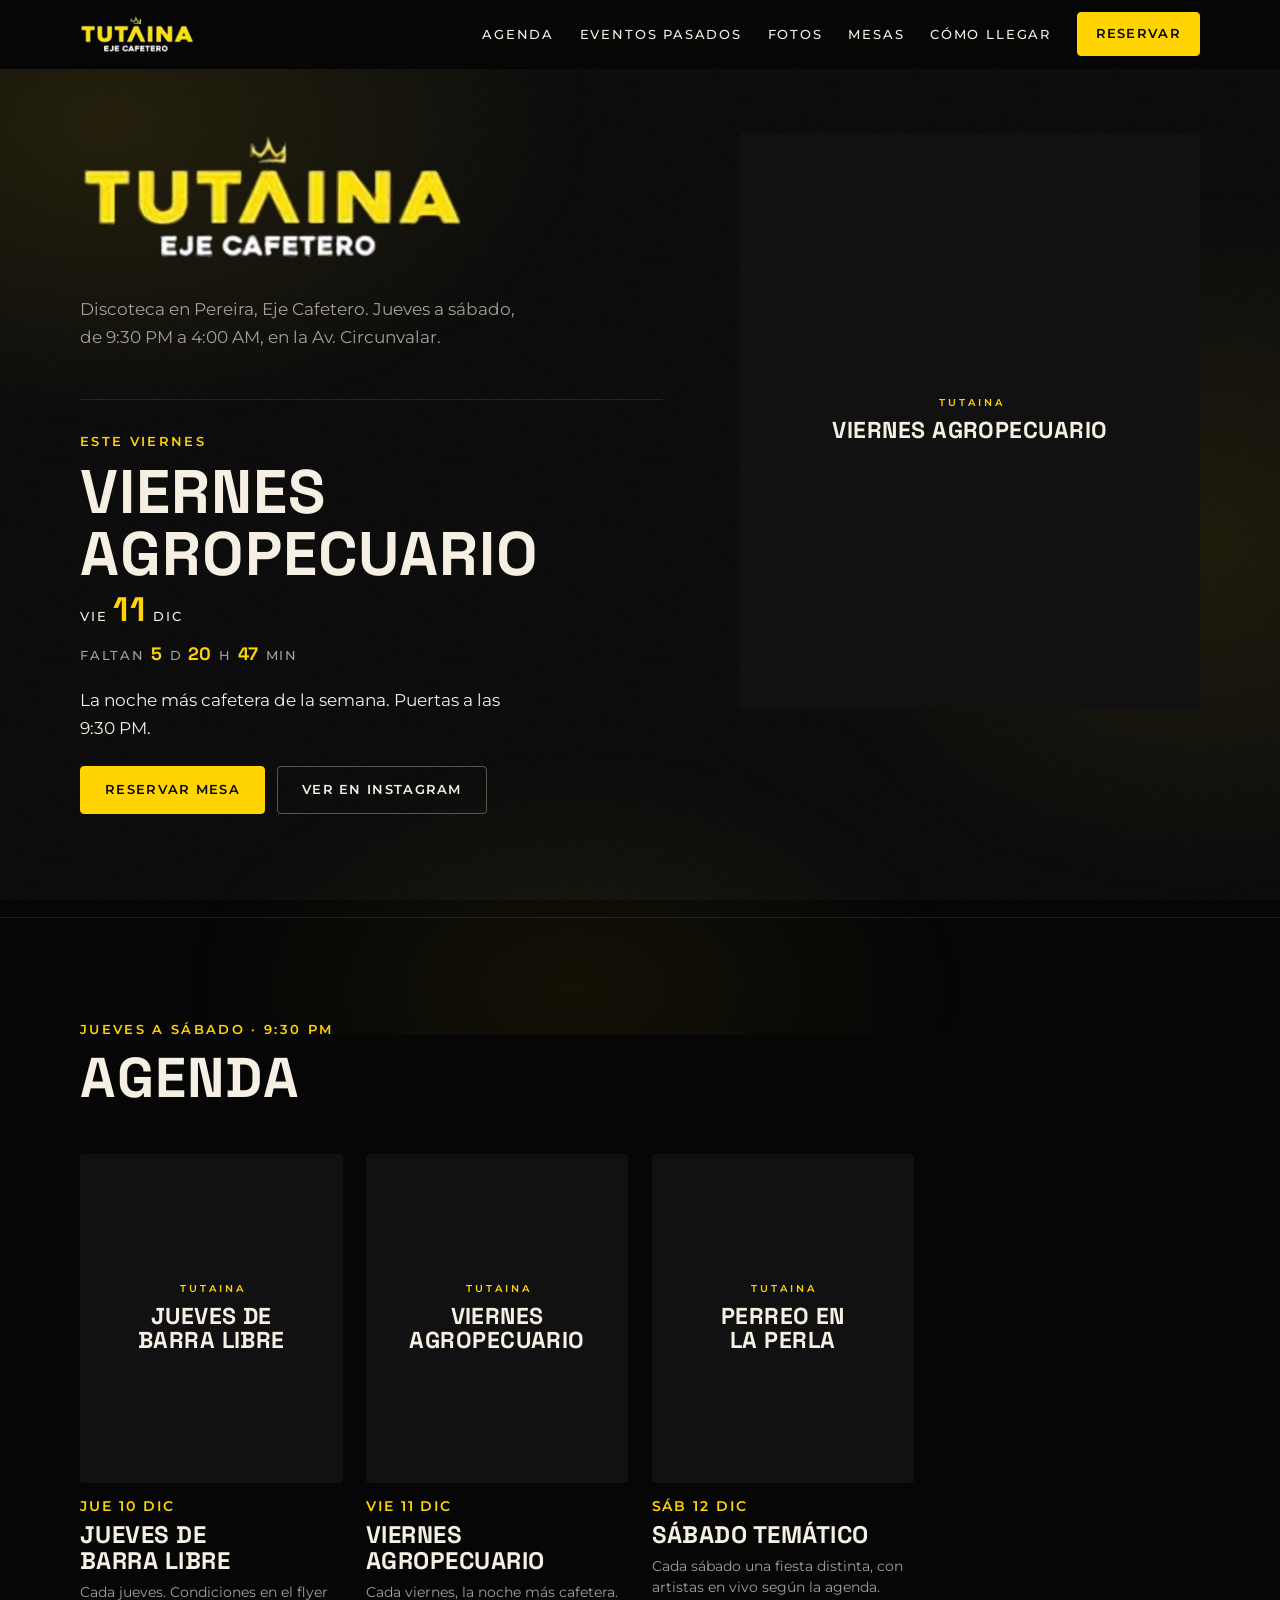
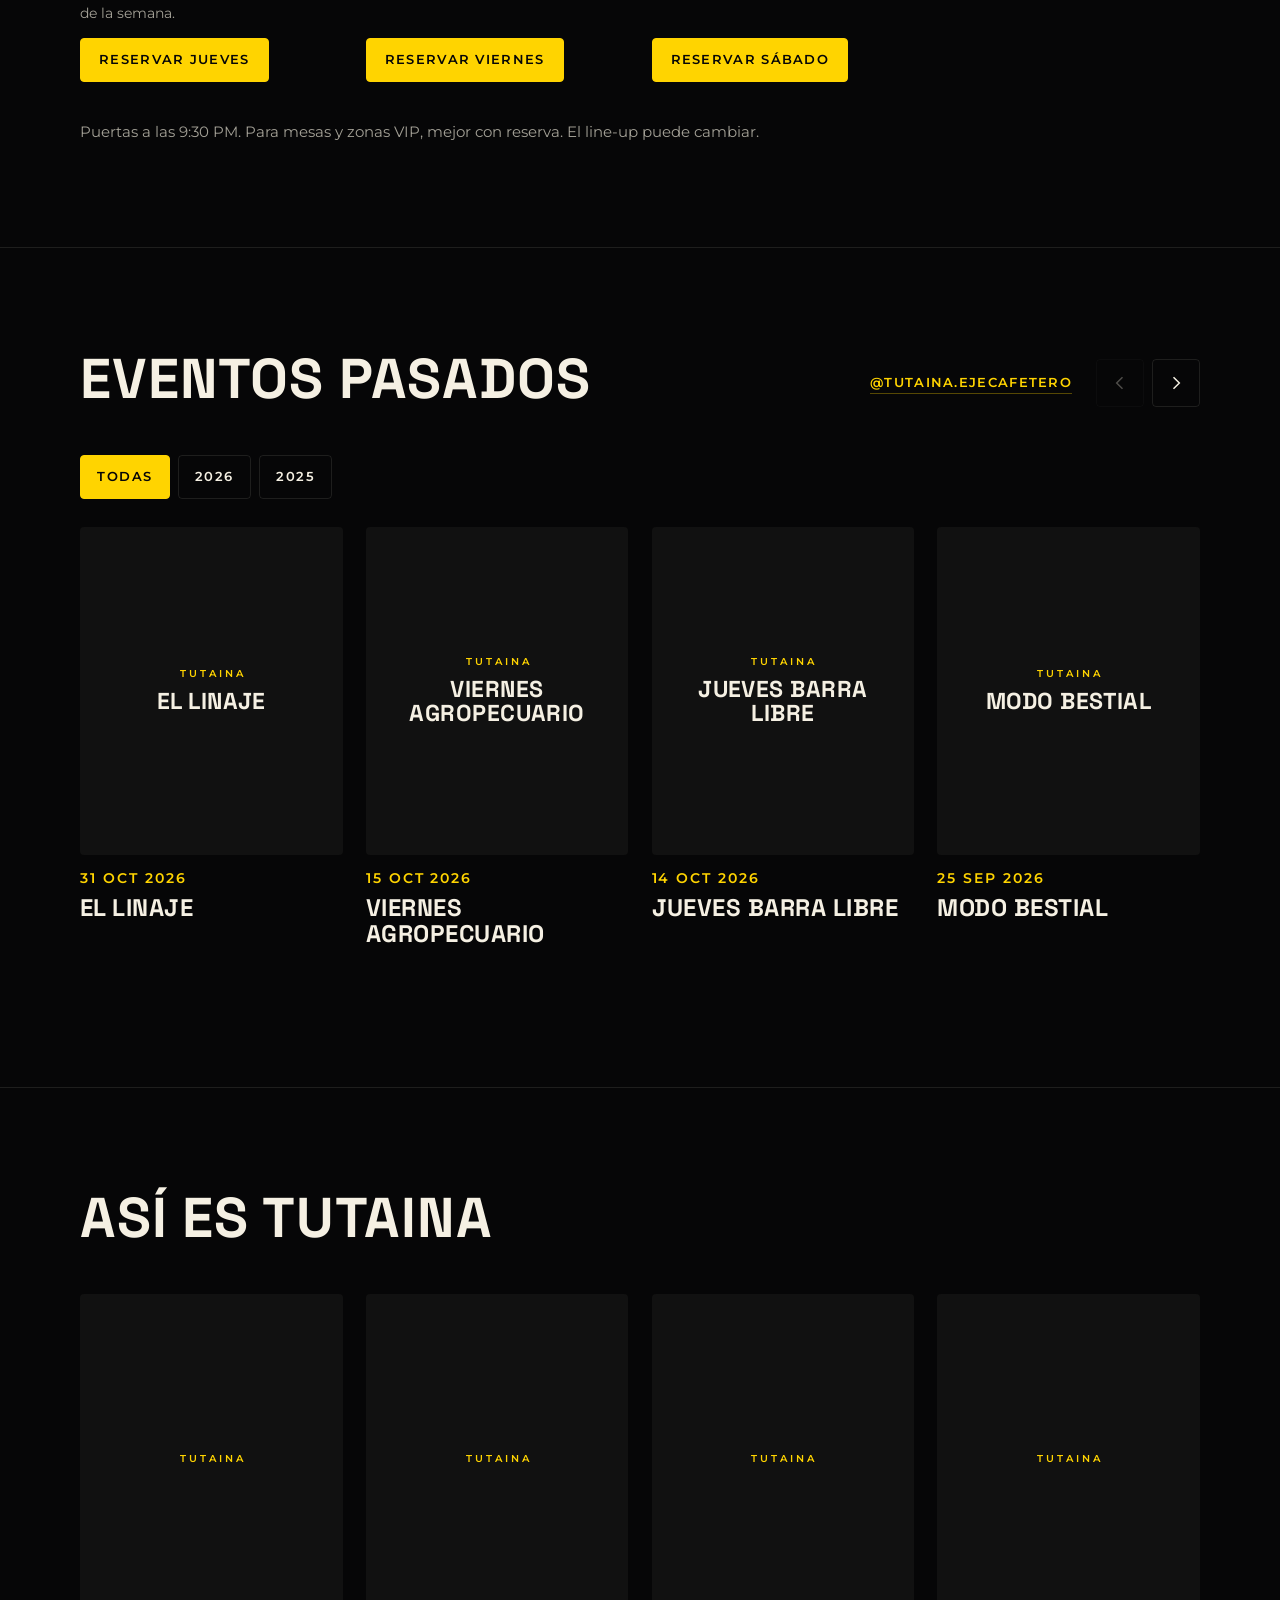
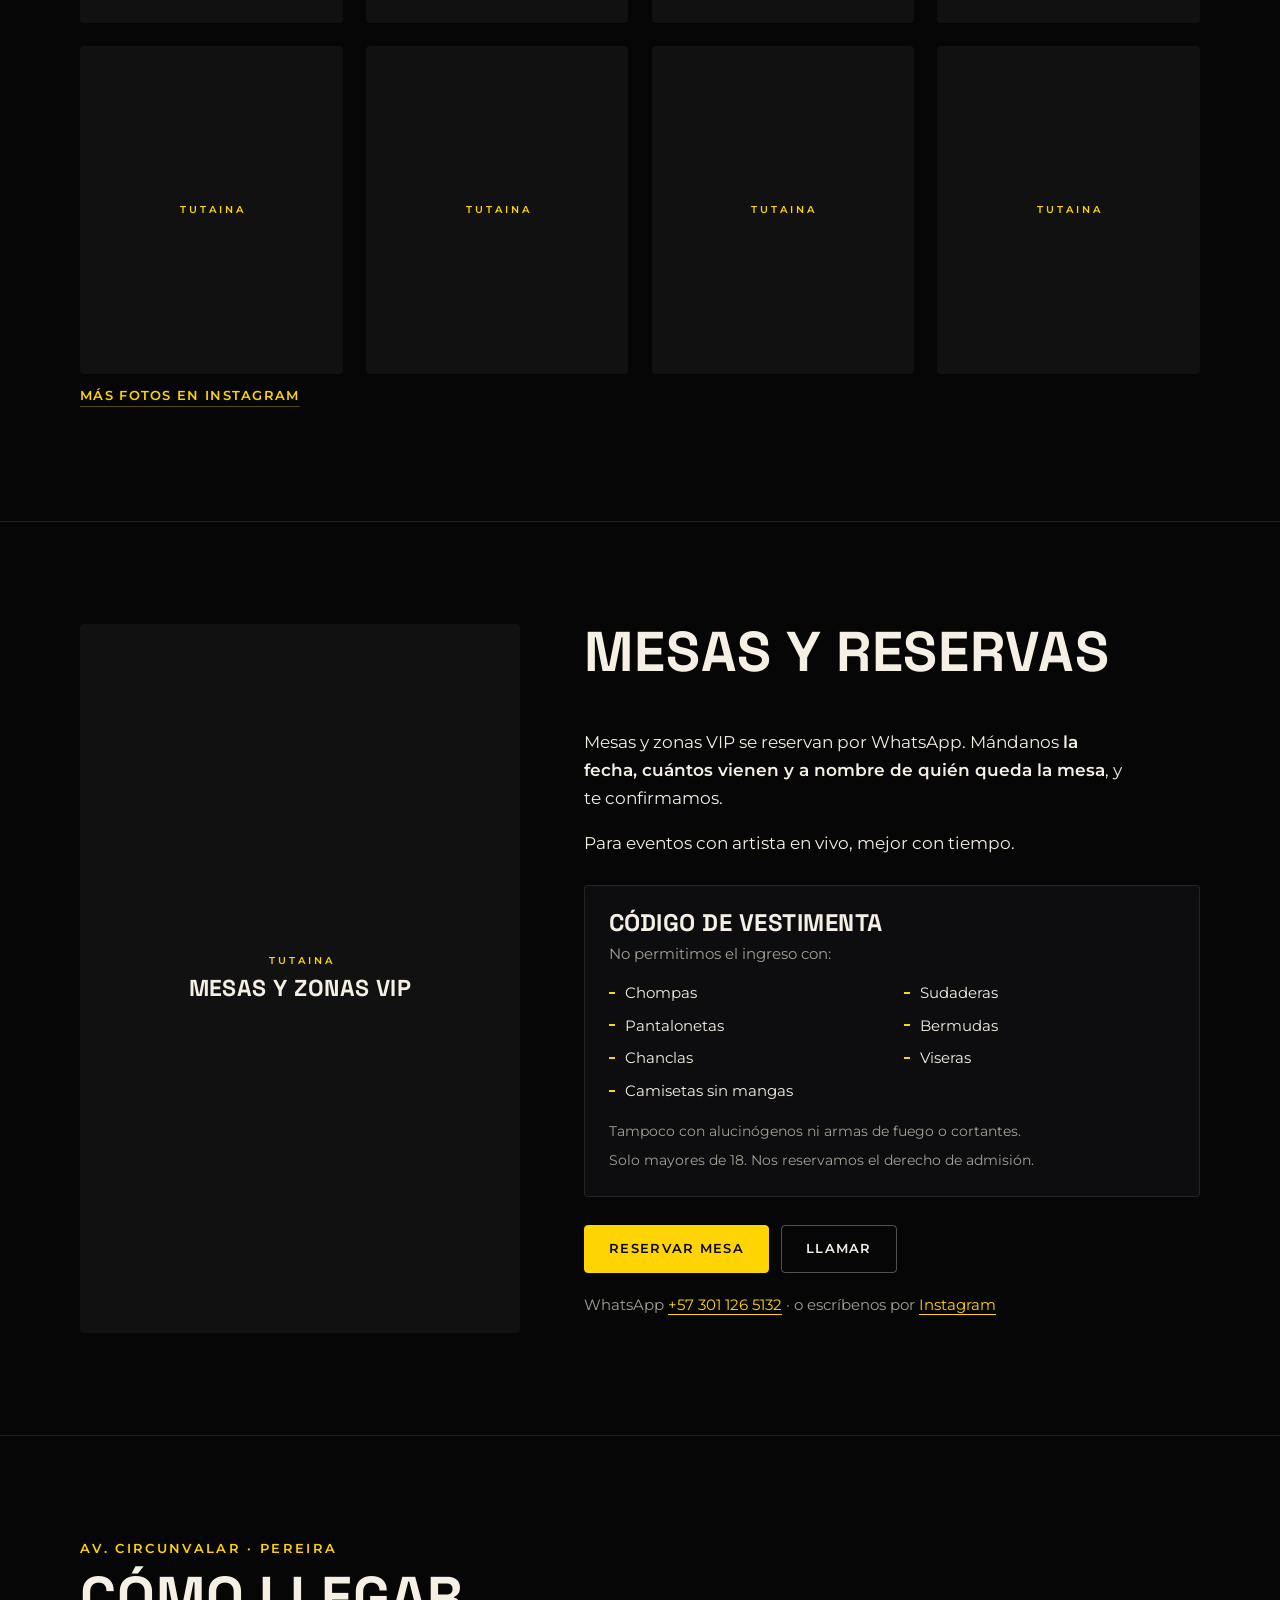
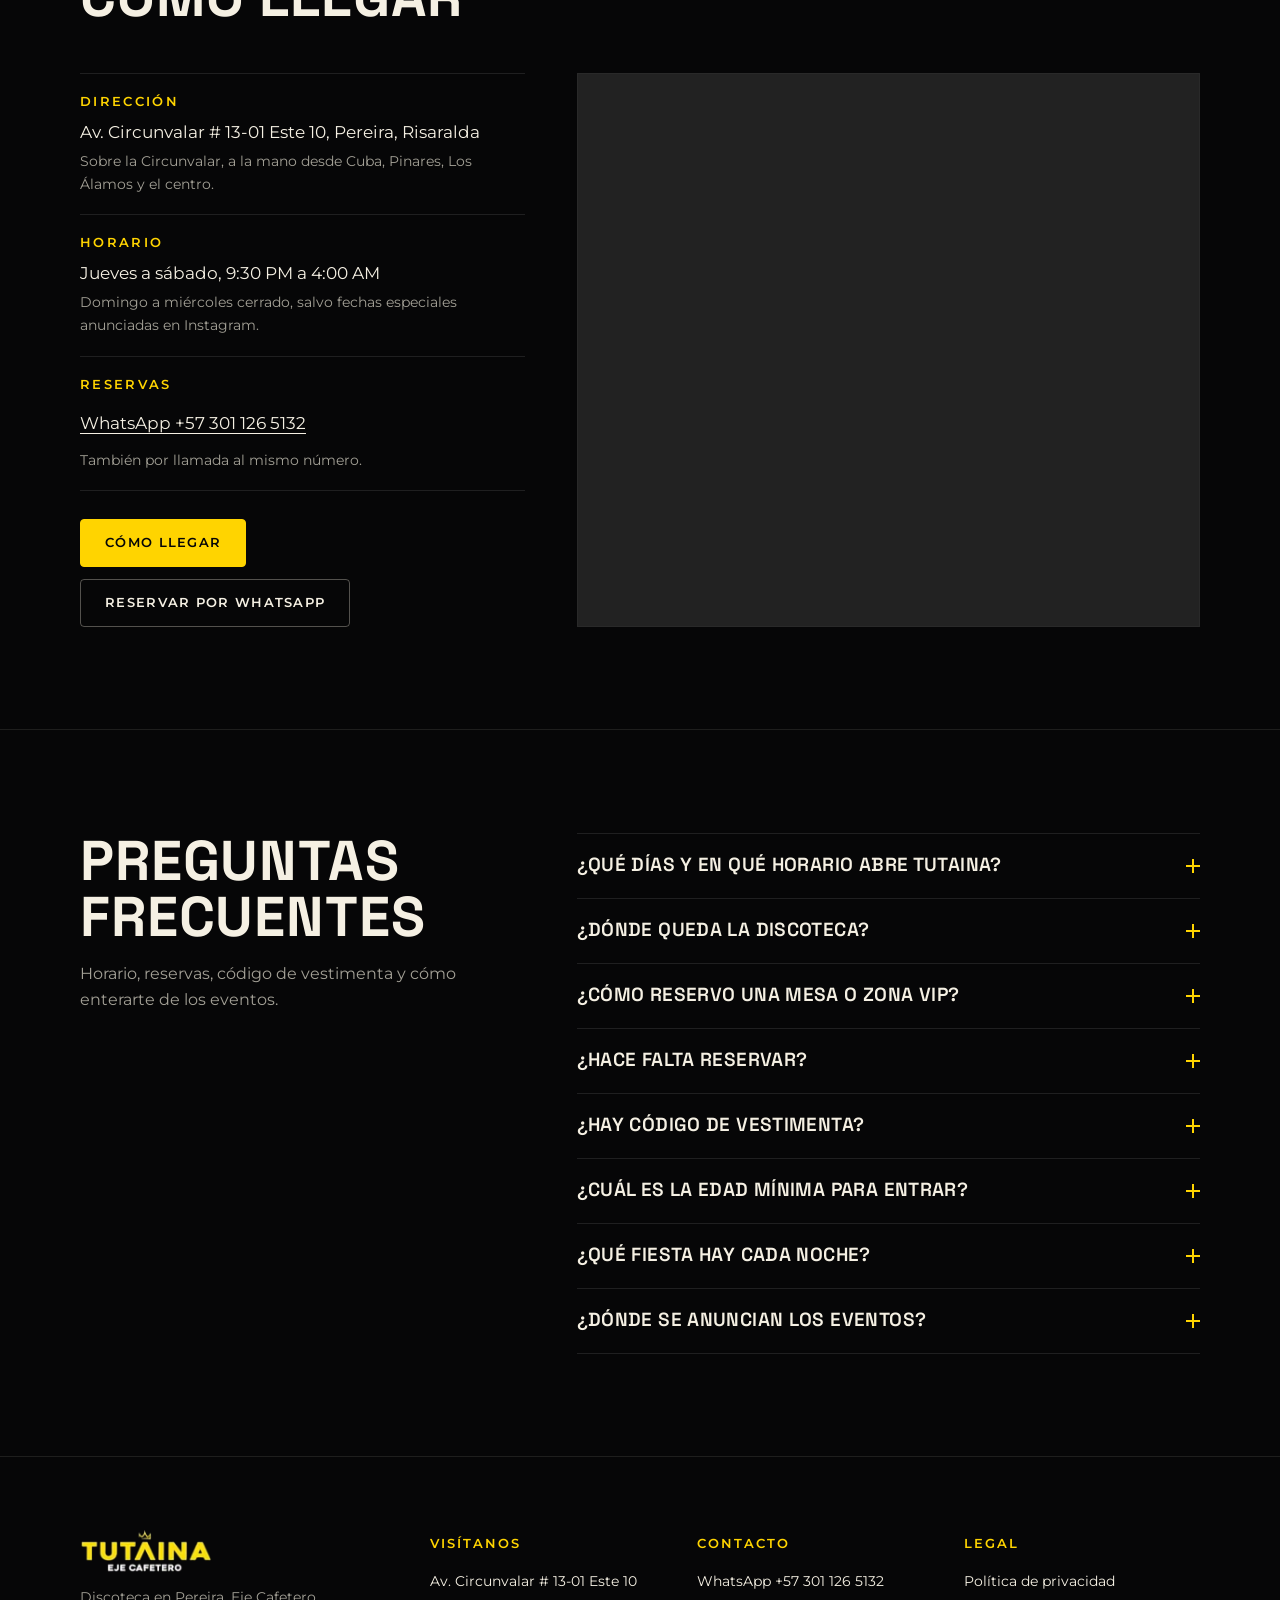
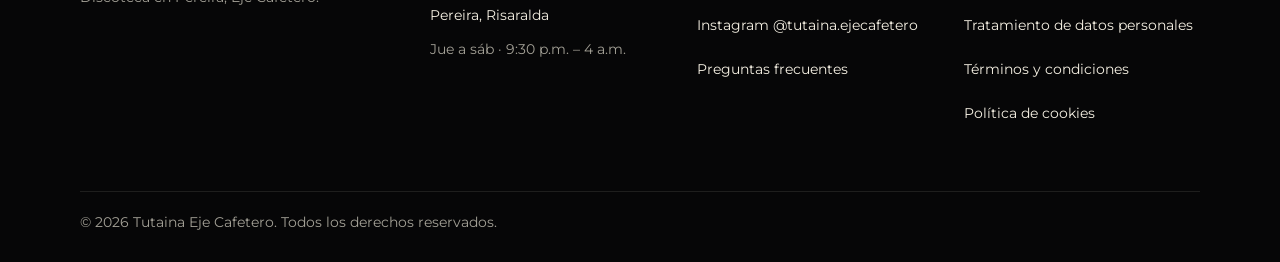
==== tutaina/index.html @ 98bf7e5c "Discotecas" ====
<!doctype html>
<html lang="es-CO">
<head>
<meta charset="utf-8">
<meta name="viewport" content="width=device-width,initial-scale=1,viewport-fit=cover">
<title>Tutaina | Discoteca en Pereira, Eje Cafetero · Av. Circunvalar</title>
<meta name="description" content="Tutaina, discoteca en la Av. Circunvalar de Pereira: Jueves de Barra Libre, Viernes Agropecuario y sábados temáticos con artistas en vivo. Jue a sáb 9:30 PM–4:00 AM. Reserva por WhatsApp.">
<link rel="canonical" href="https://discotecatutaina.com/">
<meta name="robots" content="noindex,nofollow">
<meta name="theme-color" content="#060607">
<meta name="color-scheme" content="dark">
<meta name="geo.region" content="CO-RIS">
<meta name="geo.placename" content="Pereira, Risaralda">
<meta property="og:type" content="website">
<meta property="og:locale" content="es_CO">
<meta property="og:site_name" content="Tutaina Eje Cafetero">
<meta property="og:title" content="Tutaina | Discoteca en Pereira, Eje Cafetero">
<meta property="og:description" content="Jueves de Barra Libre, Viernes Agropecuario y sábados temáticos en la Av. Circunvalar. El linaje, Halloween de vampiros: 30 y 31 de octubre y 1 de noviembre.">
<meta property="og:url" content="https://discotecatutaina.com/">
<meta property="og:image" content="https://discotecatutaina.com/wp-content/uploads/2026/10/845543157_18645709429044927_1256940028921947836_n.webp">
<meta property="og:image:alt" content="Flyer de El linaje, Halloween de vampiros en Tutaina Pereira, 30 y 31 de octubre y 1 de noviembre">
<meta name="twitter:card" content="summary_large_image">
<meta name="twitter:title" content="Tutaina | Discoteca en Pereira, Eje Cafetero">
<meta name="twitter:description" content="Jueves a sábado, 9:30 PM a 4:00 AM, Av. Circunvalar # 13-01 Este 10. Reservas por WhatsApp +57 301 126 5132.">
<meta name="twitter:image" content="https://discotecatutaina.com/wp-content/uploads/2026/10/845543157_18645709429044927_1256940028921947836_n.webp">
<link rel="icon" href="img/icon-32.png" sizes="32x32" type="image/png">
<link rel="apple-touch-icon" href="img/icon-180.png">
<link rel="preconnect" href="https://fonts.googleapis.com">
<link rel="preconnect" href="https://fonts.gstatic.com" crossorigin>
<link href="https://fonts.googleapis.com/css2?family=Space+Grotesk:wght@500;700&family=Montserrat:wght@400;500;600;700&display=swap" rel="stylesheet">
<script type="application/ld+json">{"@context":"https://schema.org","@type":"NightClub","@id":"https://discotecatutaina.com/#nightclub","name":"Tutaina Eje Cafetero","alternateName":"Discoteca Tutaina, Eje Cafetero","url":"https://discotecatutaina.com/","logo":"https://discotecatutaina.com/img/logo-tutaina.png","image":["https://discotecatutaina.com/wp-content/uploads/2025/05/Fiesta-eje-cafetero.webp","https://discotecatutaina.com/wp-content/uploads/2025/05/La-mejor-discoteca-de-pereira.webp","https://discotecatutaina.com/wp-content/uploads/2025/05/noches-de-rumba-pereira.webp","https://discotecatutaina.com/wp-content/uploads/2025/05/Rumba-eje-cafetero.webp"],"description":"Discoteca en la Avenida Circunvalar de Pereira, Eje Cafetero: Jueves de Barra Libre, Viernes Agropecuario y sábados temáticos con artistas en vivo. Mesas y zonas VIP con reserva.","telephone":"+573011265132","address":{"@type":"PostalAddress","streetAddress":"Av. Circunvalar # 13-01 Este 10","addressLocality":"Pereira","addressRegion":"Risaralda","addressCountry":"CO"},"openingHoursSpecification":[{"@type":"OpeningHoursSpecification","dayOfWeek":["Thursday","Friday","Saturday"],"opens":"21:30","closes":"04:00"}],"priceRange":"$$","currenciesAccepted":"COP","sameAs":["https://www.instagram.com/tutaina.ejecafetero/"],"hasMap":"https://www.google.com/maps/search/?api=1&query=Tutaina+Eje+Cafetero+Circunvalar+Pereira","acceptsReservations":true,"areaServed":"Eje Cafetero","potentialAction":{"@type":"ReserveAction","target":{"@type":"EntryPoint","urlTemplate":"https://wa.me/573011265132?text=Hola%20Tutaina%2C%20quiero%20reservar%20una%20mesa.","actionPlatform":["https://schema.org/DesktopWebPlatform","https://schema.org/MobileWebPlatform"]},"result":{"@type":"Reservation","name":"Reserva de mesa o zona VIP en Tutaina"}}}</script>
<script type="application/ld+json" id="ld-events">{"@context":"https://schema.org","@type":"Event","name":"El linaje","description":"Halloween de vampiros en Tutaina: tres noches de disfraz (30 oct – 1 nov) y 10 millones en premios.","startDate":"2026-10-30T21:30:00-05:00","endDate":"2026-11-02T04:00:00-05:00","eventStatus":"https://schema.org/EventScheduled","eventAttendanceMode":"https://schema.org/OfflineEventAttendanceMode","location":{"@type":"Place","name":"Tutaina Eje Cafetero","address":{"@type":"PostalAddress","streetAddress":"Av. Circunvalar # 13-01 Este 10","addressLocality":"Pereira","addressRegion":"Risaralda","addressCountry":"CO"}},"image":["https://discotecatutaina.com/wp-content/uploads/2026/10/845543157_18645709429044927_1256940028921947836_n.webp"],"url":"https://discotecatutaina.com/eventos/el-linaje/","organizer":{"@type":"Organization","name":"Tutaina Eje Cafetero","url":"https://discotecatutaina.com/"}}</script>
<script type="application/ld+json" id="ld-faq">{"@context":"https://schema.org","@type":"FAQPage","@id":"https://discotecatutaina.com/#faq","mainEntity":[{"@type":"Question","name":"¿Qué días y en qué horario abre Tutaina?","acceptedAnswer":{"@type":"Answer","text":"Jueves a sábado, de 9:30 PM a 4:00 AM. Domingo a miércoles cerrado, salvo fechas especiales anunciadas en Instagram."}},{"@type":"Question","name":"¿Dónde queda la discoteca?","acceptedAnswer":{"@type":"Answer","text":"En la Av. Circunvalar # 13-01 Este 10, Pereira, Risaralda. Sobre la Circunvalar, a la mano desde Cuba, Pinares, Los Álamos y el centro."}},{"@type":"Question","name":"¿Cómo reservo una mesa o zona VIP?","acceptedAnswer":{"@type":"Answer","text":"Mesas y zonas VIP se reservan por WhatsApp al +57 301 126 5132, o por llamada al mismo número. Mándanos la fecha, cuántos vienen y a nombre de quién queda la mesa, y te confirmamos."}},{"@type":"Question","name":"¿Hace falta reservar?","acceptedAnswer":{"@type":"Answer","text":"Para mesas y zonas VIP, mejor con reserva. Para eventos con artista en vivo, mejor con tiempo."}},{"@type":"Question","name":"¿Hay código de vestimenta?","acceptedAnswer":{"@type":"Answer","text":"Sí. No permitimos el ingreso con chompas, sudaderas, pantalonetas, bermudas, chanclas, viseras ni camisetas sin mangas. Tampoco con alucinógenos ni armas de fuego o cortantes."}},{"@type":"Question","name":"¿Cuál es la edad mínima para entrar?","acceptedAnswer":{"@type":"Answer","text":"Solo mayores de 18. Nos reservamos el derecho de admisión."}},{"@type":"Question","name":"¿Qué fiesta hay cada noche?","acceptedAnswer":{"@type":"Answer","text":"Jueves de Barra Libre, con condiciones en el flyer de la semana; Viernes Agropecuario, la noche más cafetera; y cada sábado una fiesta distinta, con artistas en vivo según la agenda. Puertas a las 9:30 PM."}},{"@type":"Question","name":"¿Dónde se anuncian los eventos?","acceptedAnswer":{"@type":"Answer","text":"En Instagram, @tutaina.ejecafetero, y en la agenda de esta página. Ahí salen las fechas especiales y los flyers de cada semana. El line-up puede cambiar."}}]}</script>
<link rel="stylesheet" href="css/styles.css">
</head>
<body>
<a class="skip" href="#agenda">Ir a la agenda</a>

<header class="top" id="topbar">
  <div class="wrap bar">
    <a class="lockup" href="#top" aria-label="Tutaina Eje Cafetero, inicio"><img class="logo-img" src="img/logo-tutaina.webp" alt="" width="566" height="188" decoding="async"></a>
    <nav class="nav" aria-label="Principal">
      <a class="nl" href="#agenda">Agenda</a>
      <a class="nl" href="#eventos-pasados">Eventos pasados</a>
      <a class="nl" href="#fotos">Fotos</a>
      <a class="nl" href="#mesas">Mesas</a>
      <a class="nl" href="#llegar">Cómo llegar</a>
      <a class="btn sm" href="https://wa.me/573011265132?text=Hola%20Tutaina%2C%20quiero%20reservar%20una%20mesa." target="_blank" rel="noopener">Reservar</a>
      <button class="burger" id="burger" type="button" aria-expanded="false" aria-controls="drawer" aria-label="Abrir menú">
        <svg viewBox="0 0 24 24" fill="none" stroke="currentColor" stroke-width="1.8" aria-hidden="true"><path id="burgerIco" d="M3 7h18M3 12h18M3 17h18"/></svg>
      </button>
    </nav>
  </div>
</header>
<nav class="drawer" id="drawer" aria-label="Menú">
  <a href="#agenda">Agenda</a>
  <a href="#eventos-pasados">Eventos pasados</a>
  <a href="#fotos">Así es Tutaina</a>
  <a href="#mesas">Mesas y reservas</a>
  <a href="#llegar">Cómo llegar</a>
  <a href="#preguntas">Preguntas frecuentes</a>
  <a class="btn" href="https://wa.me/573011265132?text=Hola%20Tutaina%2C%20quiero%20reservar%20una%20mesa." target="_blank" rel="noopener">Reservar por WhatsApp</a>
</nav>

<button class="totop" type="button" id="toTop" aria-label="Volver arriba" tabindex="-1" aria-hidden="true"><svg viewBox="0 0 24 24" fill="none" stroke="currentColor" stroke-width="2.2" stroke-linecap="round" stroke-linejoin="round" aria-hidden="true"><path d="M12 19V5M5.5 11.5L12 5l6.5 6.5"/></svg></button>
<main id="top">
  <section class="hero" aria-labelledby="h1">
    <div class="wrap hero-grid">
      <div class="brand">
        <h1 id="h1"><span class="lockup"><img class="logo-img" src="img/logo-tutaina.webp" alt="" width="566" height="188" decoding="async" fetchpriority="high"></span><span class="vh">Tutaina Eje Cafetero, discoteca en la Avenida Circunvalar de Pereira</span></h1>
        <p class="sub">Discoteca en Pereira, Eje Cafetero. Jueves a sábado, de 9:30 PM a 4:00 AM, en la Av. Circunvalar.</p>
      </div>
      <figure class="fly" id="heroFly"><span class="plate" aria-hidden="true"><span>Tutaina</span><b id="heroPlate">El linaje</b></span><img id="heroImg" src="https://discotecatutaina.com/wp-content/uploads/2026/10/845543157_18645709429044927_1256940028921947836_n.webp" alt="Flyer de El linaje, Halloween de vampiros en Tutaina Pereira, 30 y 31 de octubre y 1 de noviembre" width="1080" height="1350" fetchpriority="high" decoding="async" referrerpolicy="no-referrer"></figure>
      <div class="night" id="heroNight">
        <p class="lbl" id="heroTag">Próximo evento</p>
        <h2 class="nname" id="heroName">El linaje</h2>
        <p class="nsub" id="heroSub">Halloween de vampiros</p>
        <p class="dates" id="heroDates"><span>Vie <b>30</b> Oct</span><span>Sáb <b>31</b> Oct</span><span>Dom <b>01</b> Nov</span></p>
        <p class="count" id="heroCount" role="timer" hidden></p>
        <p class="nnote" id="heroNote">Tres noches de disfraz y 10 millones en premios. ¿Ya tienes el disfraz?</p>
        <div class="cta">
          <a class="btn" id="heroWa" href="https://wa.me/573011265132?text=Hola%20Tutaina%2C%20quiero%20reservar%20mesa%20para%20El%20linaje." target="_blank" rel="noopener">Reservar mesa</a>
          <a class="btn ghost" id="heroLink" href="https://discotecatutaina.com/eventos/el-linaje/" target="_blank" rel="noopener">Ver evento</a>
        </div>
      </div>
    </div>
  </section>

  <section class="sec" id="agenda" aria-labelledby="agenda-title">
    <div class="wrap">
      <div class="head">
        <div><p class="lbl">Jueves a sábado · 9:30 PM</p><h2 id="agenda-title">Agenda</h2></div>
      </div>
      <ul class="grid cards" id="week" aria-label="Próximos eventos">
        <li class="card upc">
          <figure class="fly"><span class="plate" aria-hidden="true"><span>Tutaina</span><b>El linaje</b></span><img src="https://discotecatutaina.com/wp-content/uploads/2026/10/845543157_18645709429044927_1256940028921947836_n.webp" alt="Flyer de El linaje, Halloween de vampiros en Tutaina Pereira" width="1080" height="1350" loading="lazy" decoding="async" referrerpolicy="no-referrer"></figure>
          <div class="body">
            <p class="when">30 Oct – 1 Nov</p>
            <h3>El linaje</h3>
            <p class="meta">Halloween de vampiros. 10 millones en premios.</p>
            <a class="btn sm" href="https://wa.me/573011265132?text=Hola%20Tutaina%2C%20quiero%20reservar%20mesa%20para%20El%20linaje." target="_blank" rel="noopener">Reservar</a>
          </div>
        </li>
        <li class="card day" data-day="4" data-kind="barra">
          <figure class="fly"><span class="plate" aria-hidden="true"><span>Tutaina</span><b>Jueves de Barra Libre</b></span><img data-fly src="https://discotecatutaina.com/wp-content/uploads/2026/10/jueves-de-barra-libre.webp" alt="Flyer de Jueves de Barra Libre en Tutaina Pereira" width="1080" height="1350" loading="lazy" decoding="async" referrerpolicy="no-referrer"></figure>
          <div class="body">
            <p class="when" data-when>Jueves</p>
            <h3>Jueves de Barra Libre</h3>
            <p class="meta" data-meta>Cada jueves. Condiciones en el flyer de la semana.</p>
            <a class="btn sm" data-wa href="https://wa.me/573011265132?text=Hola%20Tutaina%2C%20quiero%20reservar%20para%20el%20jueves." target="_blank" rel="noopener">Reservar jueves</a>
          </div>
        </li>
        <li class="card day" data-day="5" data-kind="agro">
          <figure class="fly"><span class="plate" aria-hidden="true"><span>Tutaina</span><b>Viernes Agropecuario</b></span><img data-fly src="https://discotecatutaina.com/wp-content/uploads/2026/10/viernes-agropecuario.webp" alt="Flyer de Viernes Agropecuario en Tutaina Pereira" width="1080" height="1350" loading="lazy" decoding="async" referrerpolicy="no-referrer"></figure>
          <div class="body">
            <p class="when" data-when>Viernes</p>
            <h3>Viernes Agropecuario</h3>
            <p class="meta" data-meta>Cada viernes, la noche más cafetera.</p>
            <a class="btn sm" data-wa href="https://wa.me/573011265132?text=Hola%20Tutaina%2C%20quiero%20reservar%20para%20el%20viernes." target="_blank" rel="noopener">Reservar viernes</a>
          </div>
        </li>
        <li class="card day" data-day="6" data-kind="sab">
          <figure class="fly"><span class="plate" aria-hidden="true"><span>Tutaina</span><b>Perreo en La Perla</b></span><img data-fly src="https://discotecatutaina.com/wp-content/uploads/2025/07/830349657_18641101447044927_3931924381538741590_n.webp" alt="Flyer de Perreo en La Perla, fiesta temática en Tutaina Pereira" width="1080" height="1350" loading="lazy" decoding="async" referrerpolicy="no-referrer"></figure>
          <div class="body">
            <p class="when" data-when>Sábado</p>
            <h3>Sábado temático</h3>
            <p class="meta" data-meta>Cada sábado una fiesta distinta, con artistas en vivo según la agenda.</p>
            <a class="btn sm" data-wa href="https://wa.me/573011265132?text=Hola%20Tutaina%2C%20quiero%20reservar%20para%20el%20s%C3%A1bado." target="_blank" rel="noopener">Reservar sábado</a>
          </div>
        </li>
      </ul>
      <p class="note">Puertas a las 9:30 PM. Para mesas y zonas VIP, mejor con reserva. El line-up puede cambiar.</p>
    </div>
  </section>

  <section class="sec" id="eventos-pasados" aria-labelledby="eventos-pasados-title">
    <div class="wrap">
      <div class="head">
        <div><h2 id="eventos-pasados-title">Eventos pasados</h2></div>
        <div class="sl-end"><a class="tlink" href="https://www.instagram.com/tutaina.ejecafetero/" target="_blank" rel="noopener">@tutaina.ejecafetero</a><div class="sl-nav" aria-label="Controles del carrusel" role="group"><button class="sl-btn" type="button" id="slPrev" aria-controls="archRail" aria-label="Eventos anteriores" disabled><svg viewBox="0 0 24 24" fill="none" stroke="currentColor" stroke-width="1.8" aria-hidden="true"><path d="M15 5l-7 7 7 7"/></svg></button><button class="sl-btn" type="button" id="slNext" aria-controls="archRail" aria-label="Eventos siguientes"><svg viewBox="0 0 24 24" fill="none" stroke="currentColor" stroke-width="1.8" aria-hidden="true"><path d="M9 5l7 7-7 7"/></svg></button></div></div>
      </div>
      <div class="years" id="years" role="group" aria-label="Filtrar por año" hidden></div>
      <div class="rail" id="archRail" tabindex="0" role="region" aria-roledescription="carrusel" aria-label="Eventos pasados">
        <ul class="rail-track arch" id="arch" data-source="fallback"></ul>
      </div>
      <p class="vh" id="archStatus" role="status"></p>
    </div>
  </section>

  <section class="sec" id="fotos" aria-labelledby="fotos-title">
    <div class="wrap">
      <div class="head">
        <div><h2 id="fotos-title">Así es Tutaina</h2></div>
      </div>
      <ul class="grid">
        <li><figure class="photo"><span class="plate" aria-hidden="true"><span>Tutaina</span></span><img src="https://discotecatutaina.com/wp-content/uploads/2025/05/noches-de-rumba-pereira.webp" alt="Grupo celebrando en la pista central de Tutaina, Pereira" width="800" height="1000" loading="lazy" decoding="async" referrerpolicy="no-referrer"></figure></li>
        <li><figure class="photo"><span class="plate" aria-hidden="true"><span>Tutaina</span></span><img src="https://discotecatutaina.com/wp-content/uploads/2025/05/Valenato-reggaeton-y-banda-pereira.webp" alt="Invitada de Tutaina bajo los rayos de luz azul" width="800" height="1000" loading="lazy" decoding="async" referrerpolicy="no-referrer"></figure></li>
        <li><figure class="photo"><span class="plate" aria-hidden="true"><span>Tutaina</span></span><img src="https://discotecatutaina.com/wp-content/uploads/2025/05/Valenato-reggaeton-y-banda-eje-cafetero.webp" alt="Tres amigas bailando en la zona VIP de Tutaina" width="800" height="1000" loading="lazy" decoding="async" referrerpolicy="no-referrer"></figure></li>
        <li><figure class="photo"><span class="plate" aria-hidden="true"><span>Tutaina</span></span><img src="https://discotecatutaina.com/wp-content/uploads/2025/05/la-mejor-discote-del-eje-cafetero.webp" alt="Dos invitadas posando con las luces verdes de Tutaina" width="800" height="1000" loading="lazy" decoding="async" referrerpolicy="no-referrer"></figure></li>
        <li><figure class="photo"><span class="plate" aria-hidden="true"><span>Tutaina</span></span><img src="https://discotecatutaina.com/wp-content/uploads/2025/05/Fiesta-eje-cafetero.webp" alt="Show en vivo con chispas y la corona de Tutaina en la tarima" width="800" height="1000" loading="lazy" decoding="async" referrerpolicy="no-referrer"></figure></li>
        <li><figure class="photo"><span class="plate" aria-hidden="true"><span>Tutaina</span></span><img src="https://discotecatutaina.com/wp-content/uploads/2025/05/Fiesta-en-eje-cafetero.webp" alt="Invitada en la zona lounge de Tutaina con luces rojas" width="800" height="1000" loading="lazy" decoding="async" referrerpolicy="no-referrer"></figure></li>
        <li><figure class="photo"><span class="plate" aria-hidden="true"><span>Tutaina</span></span><img src="https://discotecatutaina.com/wp-content/uploads/2025/05/discoteca-de-aida-merlano.webp" alt="Dos invitadas en la barra iluminada de Tutaina" width="800" height="1000" loading="lazy" decoding="async" referrerpolicy="no-referrer"></figure></li>
        <li><figure class="photo"><span class="plate" aria-hidden="true"><span>Tutaina</span></span><img src="https://discotecatutaina.com/wp-content/uploads/2025/05/Rumba-eje-cafetero.webp" alt="Cuatro amigas bajo los haces de luz azul de Tutaina" width="800" height="1000" loading="lazy" decoding="async" referrerpolicy="no-referrer"></figure></li>
      </ul>
      <div class="more"><a class="tlink" href="https://www.instagram.com/tutaina.ejecafetero/" target="_blank" rel="noopener">Más fotos en Instagram</a></div>
    </div>
  </section>

  <section class="sec" id="mesas" aria-labelledby="mesas-title">
    <div class="wrap grid mesas">
      <figure class="photo"><span class="plate" aria-hidden="true"><span>Tutaina</span><b>Mesas y zonas VIP</b></span><img src="https://discotecatutaina.com/wp-content/uploads/2025/05/La-mejor-discoteca-de-pereira.webp" alt="Invitadas de Tutaina en su mesa con las luces del club al fondo" width="800" height="1000" loading="lazy" decoding="async" referrerpolicy="no-referrer"></figure>
      <div class="mesas-copy">
        <div class="head"><div><h2 id="mesas-title">Mesas y reservas</h2></div></div>
        <p>Mesas y zonas VIP se reservan por WhatsApp. Mándanos <strong>la fecha, cuántos vienen y a nombre de quién queda la mesa</strong>, y te confirmamos.</p>
        <p>Para eventos con artista en vivo, mejor con tiempo.</p>
        <div class="door">
          <h3>Código de vestimenta</h3>
          <p>No permitimos el ingreso con:</p>
          <ul>
            <li>Chompas</li><li>Sudaderas</li><li>Pantalonetas</li><li>Bermudas</li><li>Chanclas</li><li>Viseras</li><li>Camisetas sin mangas</li>
          </ul>
          <p class="fine">Tampoco con alucinógenos ni armas de fuego o cortantes.</p>
          <p class="fine">Solo mayores de 18. Nos reservamos el derecho de admisión.</p>
        </div>
        <div class="cta">
          <a class="btn" href="https://wa.me/573011265132?text=Hola%20Tutaina%2C%20quiero%20reservar%20una%20mesa." target="_blank" rel="noopener">Reservar mesa</a>
          <a class="btn ghost" href="tel:+573011265132">Llamar</a>
        </div>
        <p class="phone">WhatsApp <a href="https://wa.me/573011265132" target="_blank" rel="noopener">+57 301 126 5132</a> · o escríbenos por <a href="https://ig.me/m/tutaina.ejecafetero" target="_blank" rel="noopener">Instagram</a></p>
      </div>
    </div>
  </section>

  <section class="sec" id="llegar" aria-labelledby="llegar-title">
    <div class="wrap">
      <div class="head"><div><p class="lbl">Av. Circunvalar · Pereira</p><h2 id="llegar-title">Cómo llegar</h2></div></div>
      <div class="loc">
        <div class="loc-info">
        <dl class="info3">
          <div>
            <dt>Dirección</dt>
            <dd><address>Av. Circunvalar # 13-01 Este 10, Pereira, Risaralda</address>
              <small>Sobre la Circunvalar, a la mano desde Cuba, Pinares, Los Álamos y el centro.</small></dd>
          </div>
          <div>
            <dt>Horario</dt>
            <dd>Jueves a sábado, 9:30 PM a 4:00 AM<small>Domingo a miércoles cerrado, salvo fechas especiales anunciadas en Instagram.</small></dd>
          </div>
          <div>
            <dt>Reservas</dt>
            <dd><a href="https://wa.me/573011265132" target="_blank" rel="noopener">WhatsApp +57 301 126 5132</a><small>También por llamada al mismo número.</small></dd>
          </div>
        </dl>
        <div class="loc-actions">
          <a class="btn" href="https://www.google.com/maps/dir/?api=1&amp;destination=Tutaina+Eje+Cafetero%2C+Av.+Circunvalar+13-01+Este+10%2C+Pereira" target="_blank" rel="noopener">Cómo llegar</a>
          <a class="btn ghost" href="https://wa.me/573011265132?text=Hola%20Tutaina%2C%20quiero%20reservar%20una%20mesa" target="_blank" rel="noopener">Reservar por WhatsApp</a>
        </div>
        </div>
        <div class="map">
          <a class="map-fb" href="https://www.google.com/maps/search/?api=1&amp;query=Tutaina%20Eje%20Cafetero%2C%20Av.%20Circunvalar%20%23%2013-01%20Este%2010%2C%20Pereira%2C%20Risaralda" target="_blank" rel="noopener">Ver la ubicación de Tutaina en Google Maps</a>
          <iframe src="https://www.google.com/maps?q=Tutaina%20Eje%20Cafetero%2C%20Av.%20Circunvalar%20%23%2013-01%20Este%2010%2C%20Pereira%2C%20Risaralda&amp;z=16&amp;output=embed" title="Mapa: Tutaina Eje Cafetero, Av. Circunvalar # 13-01 Este 10, Pereira" loading="lazy" referrerpolicy="no-referrer-when-downgrade" allowfullscreen></iframe>
        </div>
      </div>
    </div>
  </section>
  <section class="sec" id="preguntas" aria-labelledby="preguntas-title">
    <div class="wrap faq">
      <div class="head"><div><h2 id="preguntas-title">Preguntas frecuentes</h2></div><p>Horario, reservas, código de vestimenta y cómo enterarte de los eventos.</p></div>
      <div class="qas">
          <details class="qa"><summary><span>¿Qué días y en qué horario abre Tutaina?</span></summary><p>Jueves a sábado, de 9:30 PM a 4:00 AM. Domingo a miércoles cerrado, salvo fechas especiales anunciadas en Instagram.</p></details>
          <details class="qa"><summary><span>¿Dónde queda la discoteca?</span></summary><p>En la Av. Circunvalar # 13-01 Este 10, Pereira, Risaralda. Sobre la Circunvalar, a la mano desde Cuba, Pinares, Los Álamos y el centro.</p></details>
          <details class="qa"><summary><span>¿Cómo reservo una mesa o zona VIP?</span></summary><p>Mesas y zonas VIP se reservan por WhatsApp al <a href="https://wa.me/573011265132" target="_blank" rel="noopener">+57 301 126 5132</a>, o por llamada al mismo número. Mándanos la fecha, cuántos vienen y a nombre de quién queda la mesa, y te confirmamos.</p></details>
          <details class="qa"><summary><span>¿Hace falta reservar?</span></summary><p>Para mesas y zonas VIP, mejor con reserva. Para eventos con artista en vivo, mejor con tiempo.</p></details>
          <details class="qa"><summary><span>¿Hay código de vestimenta?</span></summary><p>Sí. No permitimos el ingreso con chompas, sudaderas, pantalonetas, bermudas, chanclas, viseras ni camisetas sin mangas. Tampoco con alucinógenos ni armas de fuego o cortantes.</p></details>
          <details class="qa"><summary><span>¿Cuál es la edad mínima para entrar?</span></summary><p>Solo mayores de 18. Nos reservamos el derecho de admisión.</p></details>
          <details class="qa"><summary><span>¿Qué fiesta hay cada noche?</span></summary><p>Jueves de Barra Libre, con condiciones en el flyer de la semana; Viernes Agropecuario, la noche más cafetera; y cada sábado una fiesta distinta, con artistas en vivo según la agenda. Puertas a las 9:30 PM.</p></details>
          <details class="qa"><summary><span>¿Dónde se anuncian los eventos?</span></summary><p>En Instagram, <a href="https://www.instagram.com/tutaina.ejecafetero/" target="_blank" rel="noopener">@tutaina.ejecafetero</a>, y en la agenda de esta página. Ahí salen las fechas especiales y los flyers de cada semana. El line-up puede cambiar.</p></details>
      </div>
    </div>
  </section>
</main>

<footer class="site-foot">
  <div class="wrap">
    <div class="fgrid">
      <div class="fcol fbrand">
        <a class="lockup" href="#top" aria-label="Tutaina Eje Cafetero, volver arriba"><img class="logo-img" src="img/logo-tutaina.webp" alt="" width="566" height="188" decoding="async" loading="lazy"></a>
        <p class="fl">Discoteca en Pereira, Eje Cafetero.</p>
      </div>
      <div class="fcol">
        <p class="fh">Visítanos</p>
        <address><span class="fl">Av. Circunvalar # 13-01 Este 10</span><span class="fl">Pereira, Risaralda</span></address>
        <p class="fl">Jue a sáb · <span class="nw">9:30 p.m. – 4 a.m.</span></p>
      </div>
      <div class="fcol">
        <p class="fh">Contacto</p>
        <ul>
          <li><a href="https://wa.me/573011265132" target="_blank" rel="noopener">WhatsApp +57 301 126 5132</a></li>
          <li><a href="https://www.instagram.com/tutaina.ejecafetero/" target="_blank" rel="noopener">Instagram @tutaina.ejecafetero</a></li>
          <li><a href="#preguntas">Preguntas frecuentes</a></li>
        </ul>
      </div>
      <div class="fcol">
        <p class="fh">Legal</p>
        <ul>
          <li><a href="legal.html#privacidad">Política de privacidad</a></li>
          <li><a href="legal.html#datos">Tratamiento de datos personales</a></li>
          <li><a href="legal.html#terminos">Términos y condiciones</a></li>
          <li><a href="legal.html#cookies">Política de cookies</a></li>
        </ul>
      </div>
    </div>
    <div class="fbar">
      <p>© <span id="yr">2026</span> Tutaina Eje Cafetero. Todos los derechos reservados.</p>
    </div>
  </div>
</footer>

<script src="../shared/ig-events.js"></script>
<script src="js/main.js"></script>
</body>
</html>
---- tutaina/css/styles.css ----
:root{
  color-scheme:dark;
  --bg:#060607;
  --plate:#111;
  --card:#0d0d0f;
  --y:#ffd400;
  --y-hi:#f2b600;
  --ink:#f5f0e3;
  --muted:#a3a096;
  --line:rgba(245,240,227,.1);
  --yline:rgba(255,212,0,.32);
  --ghost-line:rgba(245,240,227,.32);
  --line-w:rgba(255,255,255,.1);
  --on-y:#000;
  --shadow:rgba(0,0,0,.45);
  --glow-1:rgba(255,212,0,.10);
  --glow-2:rgba(255,212,0,.08);
  --glow-3:rgba(255,212,0,.06);
  --d:"Space Grotesk","Helvetica Neue",Arial,sans-serif;
  --f:"Montserrat",Arial,Helvetica,sans-serif;
  --wrap:1200px;
  --gut:clamp(16px,4vw,40px);
  --sec:clamp(64px,8vw,112px);
  --gap:clamp(12px,1.8vw,24px);
  --r:4px;
}
*,*::before,*::after{box-sizing:border-box}
html{-webkit-text-size-adjust:100%;scroll-behavior:smooth;scroll-padding-top:76px}
body{margin:0;background:var(--bg);color:var(--ink);font:400 17px/1.65 var(--f);-webkit-font-smoothing:antialiased;overflow-x:hidden}
img{display:block;max-width:100%;height:auto}
a{color:inherit}
h1,h2,h3{margin:0;font-family:var(--d);font-weight:700;line-height:1;color:var(--ink);text-transform:uppercase;letter-spacing:.015em}
h2{font-size:clamp(36px,4.4vw,56px)}
h3{font-size:clamp(20px,1.9vw,24px);letter-spacing:.02em;line-height:1.08}
h1,h2,h3{text-wrap:balance}
p{margin:0 0 1em}
p,li,dd,small,figcaption,address{text-wrap:pretty}
ul{margin:0;padding:0;list-style:none}
:focus-visible{outline:2px solid var(--y);outline-offset:3px}
.vh{position:absolute!important;width:1px;height:1px;overflow:hidden;clip:rect(0 0 0 0);clip-path:inset(50%);white-space:nowrap}
.skip{position:absolute;left:12px;top:-60px;z-index:100;background:var(--y);color:var(--bg);padding:12px 16px;font-weight:600;text-decoration:none}
.skip:focus{top:12px}
.wrap{max-width:var(--wrap);margin:0 auto;padding-left:max(var(--gut),env(safe-area-inset-left));padding-right:max(var(--gut),env(safe-area-inset-right))}
.sec{padding:var(--sec) 0;border-top:1px solid var(--line)}

.lbl{font:600 13px/1.4 var(--f);letter-spacing:.18em;text-transform:uppercase;color:var(--y);margin:0 0 12px}
.head{display:flex;flex-wrap:wrap;align-items:flex-end;justify-content:space-between;gap:16px 32px;margin-bottom:clamp(28px,4vw,48px)}
.lbl.muted{color:var(--muted)}
.head p:not(.lbl){color:var(--muted);margin:0;max-width:44ch;font-size:16px}

.lockup .logo-img{display:block;height:38px;width:auto}
.brand h1 .lockup .logo-img{height:auto;width:clamp(220px,30vw,400px);max-width:100%}
footer .lockup .logo-img{height:44px}
.lockup{display:inline-flex;flex-direction:column;align-items:center;gap:5px;line-height:1;text-decoration:none;color:var(--y);text-transform:none;letter-spacing:0}
.lockup b{font:900 1em/1 var(--f);letter-spacing:.02em;color:var(--y)}
.lockup small{font:700 .37em/1 var(--f);letter-spacing:.32em;padding-left:.32em;text-transform:uppercase;color:var(--ink)}
.logo-a{position:relative;display:inline-block}
.logo-a svg{position:absolute;left:50%;bottom:calc(100% - .14em);width:.64em;height:.4em;transform:translateX(-50%);color:var(--y);overflow:visible}

.btn{display:inline-flex;align-items:center;justify-content:center;min-height:48px;padding:12px 24px;border-radius:var(--r);background:var(--y);color:var(--bg);border:1px solid var(--y);font:600 13px/1.2 var(--f);letter-spacing:.1em;text-transform:uppercase;text-decoration:none;cursor:pointer;transition:background-color .2s,border-color .2s,color .2s}
.btn:hover{background:var(--y-hi);border-color:var(--y-hi)}
.btn.ghost{background:transparent;color:var(--ink);border-color:var(--ghost-line)}
.btn.ghost:hover{border-color:var(--y);color:var(--y);background:transparent}
.btn.sm{min-height:44px;padding:10px 18px;font-size:13px}
.tlink{display:inline-flex;align-items:center;min-height:44px;color:var(--y);font:600 13px/1.2 var(--f);letter-spacing:.1em;text-transform:uppercase;text-decoration:underline;text-decoration-color:var(--yline);text-underline-offset:6px;transition:color .2s,text-decoration-color .2s}
.tlink:hover{color:var(--y-hi);text-decoration-color:var(--y-hi)}
.cta{display:flex;flex-wrap:wrap;gap:12px;align-items:center}

.fly,.photo{position:relative;margin:0;aspect-ratio:4/5;background:var(--plate);overflow:hidden;border-radius:var(--r)}
.fly img,.photo img{position:relative;z-index:1;width:100%;height:100%}
.fly img{object-fit:contain}
.photo img{object-fit:cover;object-position:50% 22%}
.fly img[hidden],.photo img[hidden]{display:none}
.plate{position:absolute;inset:0;display:flex;flex-direction:column;align-items:center;justify-content:center;gap:10px;padding:8%;text-align:center}
.plate b{font:700 clamp(16px,1.8vw,26px)/1.05 var(--d);color:var(--ink);text-transform:uppercase;letter-spacing:.02em;overflow-wrap:break-word;hyphens:manual;max-width:100%}
.plate span{font:600 10px/1 var(--f);letter-spacing:.3em;padding-left:.3em;text-transform:uppercase;color:var(--y)}

.top{position:sticky;top:0;z-index:50;background:var(--bg);border-bottom:1px solid transparent;padding-top:env(safe-area-inset-top);transition:border-color .3s}
.top.solid{border-bottom-color:var(--line)}
.bar{display:flex;align-items:center;justify-content:space-between;gap:16px;min-height:68px}
.top .lockup{font-size:21px;min-height:44px;justify-content:center}
.nav{display:flex;align-items:center;gap:clamp(16px,2vw,28px)}
.nav .nl{font:500 13px/1 var(--f);letter-spacing:.14em;text-transform:uppercase;text-decoration:none;color:var(--ink);padding:16px 0;transition:color .2s}
.nav .nl:hover{color:var(--y)}
.burger{display:none;width:44px;height:44px;background:none;border:0;padding:0;color:var(--ink);cursor:pointer}
.burger svg{width:26px;height:26px;margin:auto}
.drawer{display:none}
@media (max-width:980px){
  .nav .nl{display:none}
  .burger{display:inline-flex}
  .drawer{position:fixed;left:0;right:0;top:calc(69px + env(safe-area-inset-top));bottom:0;z-index:49;background:var(--bg);padding:16px max(var(--gut),env(safe-area-inset-left)) calc(24px + env(safe-area-inset-bottom));overflow-y:auto}
  .drawer.open{display:block}
  .drawer a{display:flex;align-items:center;min-height:56px;border-bottom:1px solid var(--line);font:700 26px/1.1 var(--d);letter-spacing:.02em;text-transform:uppercase;color:var(--ink);text-decoration:none}
  .drawer a.btn{margin-top:24px;border:1px solid var(--y);font:600 13px/1.2 var(--f);letter-spacing:.1em;color:var(--bg);width:100%}
}
@media (max-width:380px){ .bar{gap:8px} .nav{gap:8px} .top .lockup{font-size:18px} .top .btn.sm{padding:10px 12px;letter-spacing:.06em} }

.hero{padding:clamp(28px,5vw,72px) 0 var(--sec)}
.hero-grid{display:grid;grid-template-columns:minmax(0,1fr) minmax(0,460px);grid-template-areas:"brand fly" "night fly";grid-template-rows:auto 1fr;column-gap:clamp(32px,6vw,96px);align-items:start}
.brand{grid-area:brand}
.hero .fly{grid-area:fly}
.night{grid-area:night}
.hero h1{font-size:clamp(52px,7vw,100px);display:block;line-height:1}
.hero h1 .lockup{font-size:1em;gap:.12em}
.hero h1 .lockup small{font-size:.17em;letter-spacing:.42em;padding-left:.42em}
.brand .sub{margin:20px 0 0;color:var(--muted);font-size:clamp(15px,1.4vw,17px);max-width:40ch}
.night{margin-top:clamp(28px,4vw,48px);padding-top:clamp(24px,3vw,32px);border-top:1px solid var(--line)}
.night .nname{font-size:clamp(40px,4.8vw,64px);margin:0 0 8px}
.night .nsub{font:500 13px/1.4 var(--f);letter-spacing:.16em;text-transform:uppercase;color:var(--muted);margin:0 0 20px}
.dates{display:flex;flex-wrap:wrap;gap:10px 24px;margin:0 0 18px;font:500 13px/1 var(--f);letter-spacing:.14em;text-transform:uppercase;color:var(--ink)}
.dates span{display:inline-flex;align-items:baseline;gap:6px}
.dates b{font:700 34px/1 var(--d);color:var(--y)}
.night .nnote{max-width:44ch}
.night .cta{margin-top:24px}

.grid{display:grid;grid-template-columns:repeat(2,minmax(0,1fr));gap:var(--gap)}
@media (min-width:700px){ .grid{grid-template-columns:repeat(3,minmax(0,1fr))} }
@media (min-width:1024px){ .grid{grid-template-columns:repeat(4,minmax(0,1fr))} }
@media (min-width:700px) and (max-width:1023px){ #agenda .grid.cards{grid-template-columns:repeat(2,minmax(0,1fr))} }
.grid.cards{row-gap:clamp(28px,3vw,40px)}

.card{display:flex;flex-direction:column;min-width:0}
.card > a{display:flex;flex-direction:column;flex:1;text-decoration:none}
.card .body{display:flex;flex-direction:column;flex:1;padding-top:14px}
.card .when{font:600 14px/1.4 var(--f);letter-spacing:.14em;text-transform:uppercase;color:var(--y);margin:0 0 6px}
.card h3{margin:0 0 8px;overflow-wrap:anywhere}
.card .meta{margin:0 0 14px;font-size:14px;line-height:1.5;color:var(--muted)}
.card .meta b{color:var(--ink);font-weight:500}
.card .btn{margin-top:auto;align-self:flex-start}
.card > a .fly img{transition:opacity .25s}
.card > a:hover .fly img{opacity:.82}
.card > a:hover h3{color:var(--y)}
@media (max-width:699px){
  .card .btn{align-self:stretch;padding:10px 8px;letter-spacing:.06em}
  .card .meta{font-size:13px}
}
.note{margin:clamp(28px,3vw,40px) 0 0;color:var(--muted);font-size:15px}

.years{display:flex;flex-wrap:wrap;gap:8px;margin:0 0 24px}
.years button{min-height:44px;min-width:64px;padding:0 16px;border-radius:var(--r);border:1px solid var(--line);background:transparent;color:var(--ink);font:600 13px/1 var(--f);letter-spacing:.12em;text-transform:uppercase;cursor:pointer;transition:border-color .2s,color .2s}
.years button:hover{border-color:var(--y);color:var(--y)}
.years button[aria-pressed="true"]{background:var(--y);border-color:var(--y);color:var(--bg)}

.mesas{align-items:start}
.mesas .photo{grid-column:span 1}
.mesas-copy{grid-column:2 / -1}
@media (min-width:700px){
  .grid.mesas{grid-template-columns:minmax(0,5fr) minmax(0,7fr);align-items:stretch;column-gap:clamp(32px,5vw,72px)}
  .mesas .photo{grid-column:1;aspect-ratio:auto;height:100%;min-height:420px;max-height:760px;position:sticky;top:96px}
  .mesas .photo img{object-fit:cover;object-position:50% 25%}
  .mesas-copy{grid-column:2}
}
@media (max-width:699px){ .mesas{grid-template-columns:minmax(0,1fr)} .mesas-copy{grid-column:auto;order:-1} .mesas .photo{grid-column:auto;max-width:420px;width:100%;margin:8px auto 0} }
.mesas-copy > p{max-width:56ch}
.mesas-copy strong{color:var(--ink);font-weight:600}
.door{margin:28px 0;padding:24px;border:1px solid var(--line);border-radius:var(--r);background:var(--card);max-width:640px}
.door h3{margin:0 0 6px}
.door > p{font-size:15px;color:var(--muted);margin:0 0 14px}
.door ul{display:grid;grid-template-columns:repeat(2,minmax(0,1fr));gap:8px 24px;margin:0 0 16px}
.door li{padding-left:16px;position:relative;font-size:15px}
.door li::before{content:"";position:absolute;left:0;top:.72em;width:6px;height:2px;background:var(--y)}
.door .fine{font-size:14px;margin:0 0 6px}
.door .fine:last-child{color:var(--muted);margin:0}
.phone{margin-top:20px;color:var(--muted);font-size:15px}
.phone a{display:inline-block;padding:13px 0;margin:-13px 0;color:var(--y);text-underline-offset:4px}
@media (max-width:699px){ .mesas-copy{grid-column:1 / -1} }
@media (max-width:480px){ .door ul{grid-template-columns:minmax(0,1fr)} .door{padding:20px 16px} }

.info3{display:grid;grid-template-columns:repeat(3,minmax(0,1fr));gap:28px var(--gap);margin:0}
.info3 dt{font:600 13px/1.4 var(--f);letter-spacing:.18em;text-transform:uppercase;color:var(--y);margin-bottom:8px}
.info3 dd{margin:0}
.info3 address{font-style:normal}
.info3 small{display:block;color:var(--muted);font-size:14px;margin-top:4px}
.info3 a:not(.tlink){color:var(--ink);text-underline-offset:4px}
@media (max-width:860px){ .info3{grid-template-columns:minmax(0,1fr)} }

footer{border-top:1px solid var(--line);padding:48px 0 calc(40px + env(safe-area-inset-bottom))}
.foot{display:grid;grid-template-columns:auto 1fr auto;gap:16px 40px;align-items:center}
.foot .lockup{font-size:22px;min-height:44px;justify-content:center}
.foot p{margin:0;color:var(--muted);font-size:14px}
.foot nav{display:flex;flex-wrap:wrap;gap:8px 24px}
.foot nav a{font:600 13px/1 var(--f);letter-spacing:.14em;text-transform:uppercase;color:var(--y);text-decoration:none;min-height:44px;display:inline-flex;align-items:center}
.foot nav a:hover{color:var(--y-hi)}
.legal{grid-column:1/-1;font-size:14px!important}
@media (max-width:760px){ .foot{grid-template-columns:minmax(0,1fr)} .foot .lockup{justify-self:start} }

@media (prefers-reduced-motion:reduce){
  html{scroll-behavior:auto}
  *{transition:none!important}
}

.map{position:relative;margin-top:clamp(28px,4vw,48px);aspect-ratio:16/7;min-height:280px;max-width:100%;overflow:hidden;background:var(--plate);border:1px solid var(--line-w)}
.map iframe{position:absolute;left:0;top:-170px;width:100%;height:calc(100% + 340px);border:0;filter:invert(.9) hue-rotate(180deg) saturate(.75) contrast(.92)}
.map-fb{position:absolute;inset:0;display:flex;align-items:center;justify-content:center;text-align:center;padding:24px;color:inherit;opacity:.7}
@media (max-width:700px){.map{aspect-ratio:4/3;min-height:240px}}

.loc{display:grid;grid-template-columns:minmax(0,5fr) minmax(0,7fr);gap:clamp(28px,4vw,56px);align-items:stretch}
.loc-info{display:flex;flex-direction:column;gap:28px;min-width:0}
.loc .info3{display:flex;flex-direction:column;gap:0}
.loc .info3 > div{padding:18px 0;border-top:1px solid var(--line-w)}
.loc .info3 > div:last-child{border-bottom:1px solid var(--line-w)}
.loc-actions{display:flex;flex-wrap:wrap;gap:12px}
.loc .map{margin-top:0;aspect-ratio:auto;min-height:420px;height:100%}
@media (max-width:860px){.loc{grid-template-columns:minmax(0,1fr)}.loc .map{aspect-ratio:4/3;min-height:260px;height:auto}}

@media (max-width:860px) and (min-width:641px){
  .hero-grid{grid-template-columns:minmax(0,1fr) minmax(0,300px);column-gap:32px}
}
@media (max-width:640px){
  .hero-grid{grid-template-columns:minmax(0,1fr);grid-template-areas:"brand" "night" "fly";grid-template-rows:auto}
  .hero .fly{margin:32px auto 0;max-width:420px;width:100%}
  .night{border-top:0;padding-top:0;margin-top:28px}
  .brand h1 .lockup .logo-img{width:clamp(180px,56vw,260px)}
  .night .nname{font-size:clamp(32px,10vw,40px)}
}

.site-foot{border-top:1px solid var(--line);padding:clamp(48px,6vw,72px) 0 calc(28px + env(safe-area-inset-bottom,0px))}
.fgrid{display:grid;grid-template-columns:minmax(236px,1.35fr) repeat(3,minmax(210px,1fr));gap:40px clamp(20px,2.4vw,48px);align-items:start}
.fcol{min-width:0;display:grid;align-content:start;gap:6px}
.fcol p,.fcol address,.fcol li,.fcol a{margin:0;font:400 14px/1.6 var(--f);font-style:normal}
.fcol p,.fcol address{color:var(--muted)}
.fcol .fl{display:block;padding:2.8px 0}
.fcol address{display:grid;gap:6px;color:var(--ink)}
.fcol .nw{white-space:nowrap}
.fh{display:block;padding:2.8px 0;font:600 13px/22.4px var(--f)!important;letter-spacing:.16em;text-transform:uppercase;color:var(--y)!important;margin:0 0 4px!important}
.fcol ul{list-style:none;margin:-8px 0 0;padding:0;display:grid;gap:0}
.fcol ul li{display:flex}
.site-foot .fcol ul a{display:inline-flex;align-items:center;min-height:44px;color:var(--ink);font-weight:400;text-decoration:none;transition:color .2s}
.site-foot .fcol ul a:hover,.site-foot .fcol ul a:focus-visible{color:var(--y)}
.fbrand > a{display:flex;align-items:flex-start;min-height:28px;margin:0 0 4px;line-height:0}
.fbrand img{display:block;height:auto;width:min(180px,100%);margin:0}
.fbar{margin-top:clamp(36px,5vw,56px);padding-top:20px;border-top:1px solid var(--line);display:grid;grid-template-columns:minmax(0,auto) minmax(0,1fr) auto;gap:8px 32px;align-items:center}
.fbar{padding-right:64px}
.fbar p{margin:0;font:400 14px/1.55 var(--f);color:var(--muted)}
@media (max-width:960px){.fgrid{grid-template-columns:repeat(2,minmax(0,1fr))} .fbar{grid-template-columns:minmax(0,1fr)}}
@media (max-width:560px){.fgrid{grid-template-columns:minmax(0,1fr)}}

.sl-end{display:flex;flex-wrap:wrap;align-items:center;gap:12px 24px}
.sl-nav{display:flex;gap:8px}
.sl-nav[hidden]{display:none}
.sl-btn{display:inline-flex;align-items:center;justify-content:center;width:48px;height:48px;padding:0;border-radius:var(--r);border:1px solid var(--line);background:transparent;color:var(--ink);cursor:pointer;transition:border-color .2s,color .2s,opacity .2s}
.sl-btn svg{width:20px;height:20px}
.sl-btn:hover:not(:disabled){border-color:var(--y);color:var(--y)}
.sl-btn:disabled{opacity:.3;cursor:default}
.rail{position:relative;overflow-x:auto;overflow-y:hidden;overscroll-behavior-x:contain;scroll-snap-type:x mandatory;scrollbar-width:none;-ms-overflow-style:none;-webkit-overflow-scrolling:touch;padding:4px 0}
.rail::-webkit-scrollbar{display:none}
.rail:focus-visible{outline-offset:2px}
.rail-track{display:flex;gap:var(--gap);margin:0;padding:0;list-style:none}
.rail-track > li{flex:0 0 calc((100% - 3*var(--gap))/4);min-width:0;scroll-snap-align:start}
.rail-track a:focus-visible{outline-offset:-2px}
.rail img{-webkit-user-drag:none;user-select:none}
.rail.drag{scroll-snap-type:none;cursor:grabbing;user-select:none}
@media (min-width:700px) and (max-width:1023px){ .rail-track > li{flex-basis:calc((100% - 2*var(--gap))/3)} }
@media (max-width:699px){ .rail-track > li{flex-basis:calc((100% - var(--gap))/1.3)} }
.rail-more .fly{border:1px solid var(--line);transition:border-color .2s}
.rail-more .plate b{transition:color .2s}
.rail-more a:hover .fly{border-color:var(--y)}
.rail-more a:hover .plate b{color:var(--y)}

body::before,body::after{content:"";position:fixed;inset:0;z-index:-1;pointer-events:none}
body::before{inset:-15%;background:
  radial-gradient(42% 38% at 18% 22%,var(--glow-1),transparent 70%),
  radial-gradient(38% 44% at 84% 58%,var(--glow-2),transparent 70%),
  radial-gradient(34% 30% at 46% 96%,var(--glow-3),transparent 70%);
  animation:bgDrift 52s ease-in-out infinite alternate}
body::after{opacity:.05;mix-blend-mode:screen;background:url("data:image/svg+xml,%3Csvg xmlns='http://www.w3.org/2000/svg' width='200' height='200'%3E%3Cfilter id='n'%3E%3CfeTurbulence type='fractalNoise' baseFrequency='.85' numOctaves='3' stitchTiles='stitch'/%3E%3CfeColorMatrix values='0 0 0 0 1 0 0 0 0 1 0 0 0 0 1 0 0 0 1.4 -.2'/%3E%3C/filter%3E%3Crect width='100%25' height='100%25' filter='url(%23n)'/%3E%3C/svg%3E") repeat;background-size:200px 200px}
@keyframes bgDrift{
  0%{transform:translate3d(-4%,-3%,0) rotate(0deg) scale(1);opacity:.85}
  50%{transform:translate3d(3%,2%,0) rotate(6deg) scale(1.08);opacity:1}
  100%{transform:translate3d(5%,-2%,0) rotate(-4deg) scale(1.14);opacity:.9}
}

.totop{position:fixed;right:max(16px,env(safe-area-inset-right));bottom:max(16px,env(safe-area-inset-bottom));z-index:48;display:inline-flex;align-items:center;justify-content:center;width:48px;height:48px;padding:0;border:0;border-radius:50%;background:var(--y);color:var(--on-y);cursor:pointer;box-shadow:0 4px 14px var(--shadow);opacity:0;visibility:hidden;transform:translateY(12px);transition:opacity .25s ease,transform .25s ease,visibility 0s linear .25s}
.totop svg{width:22px;height:22px}
.totop.show{opacity:1;visibility:visible;transform:none;transition:opacity .25s ease,transform .25s ease,visibility 0s}
.totop:focus-visible{outline:2px solid var(--ink);outline-offset:3px}
.drawer.open ~ .totop{visibility:hidden}
@media (prefers-reduced-motion:reduce){
  body::before{animation:none}
  .totop,.totop.show{transform:none}
}

dd > a{display:inline-flex;align-items:center;min-height:44px}

.night .count{margin:2px 0 20px;font:500 13px/1.6 var(--f);letter-spacing:.14em;text-transform:uppercase;color:var(--muted);font-variant-numeric:tabular-nums}
.night .count b{font:700 18px/1 var(--d);letter-spacing:0;color:var(--y);margin-right:2px}
.night .count[hidden]{display:none}

.faq{display:grid;grid-template-columns:minmax(0,5fr) minmax(0,7fr);gap:0 clamp(28px,4vw,56px);align-items:start}
.faq .head{flex-direction:column;align-items:flex-start;margin-bottom:28px}
.qas{border-bottom:1px solid var(--line-w)}
.qa{border-top:1px solid var(--line-w)}
.qa summary{display:flex;align-items:center;justify-content:space-between;gap:20px;min-height:64px;padding:16px 0;cursor:pointer;list-style:none;font:600 clamp(16px,1.5vw,19px)/1.3 var(--d);letter-spacing:.02em;text-transform:uppercase;color:var(--ink);transition:color .2s}
.qa summary::-webkit-details-marker{display:none}
.qa summary::after{content:"";flex:0 0 14px;height:14px;background:linear-gradient(var(--y),var(--y)) center/14px 2px no-repeat,linear-gradient(var(--y),var(--y)) center/2px 14px no-repeat;transition:transform .2s}
.qa[open] summary::after{transform:rotate(45deg)}
.qa summary:hover{color:var(--y)}
.qa summary:focus-visible{outline-offset:-2px}
.qa p{margin:0;padding:0 0 22px;max-width:60ch;color:var(--muted);font-size:16px}
.qa p a{display:inline-block;color:var(--ink);text-underline-offset:4px;padding:10px 0;margin:-10px 0}
.qa p a:hover{color:var(--y)}
@media (max-width:860px){ .faq{grid-template-columns:minmax(0,1fr)} }
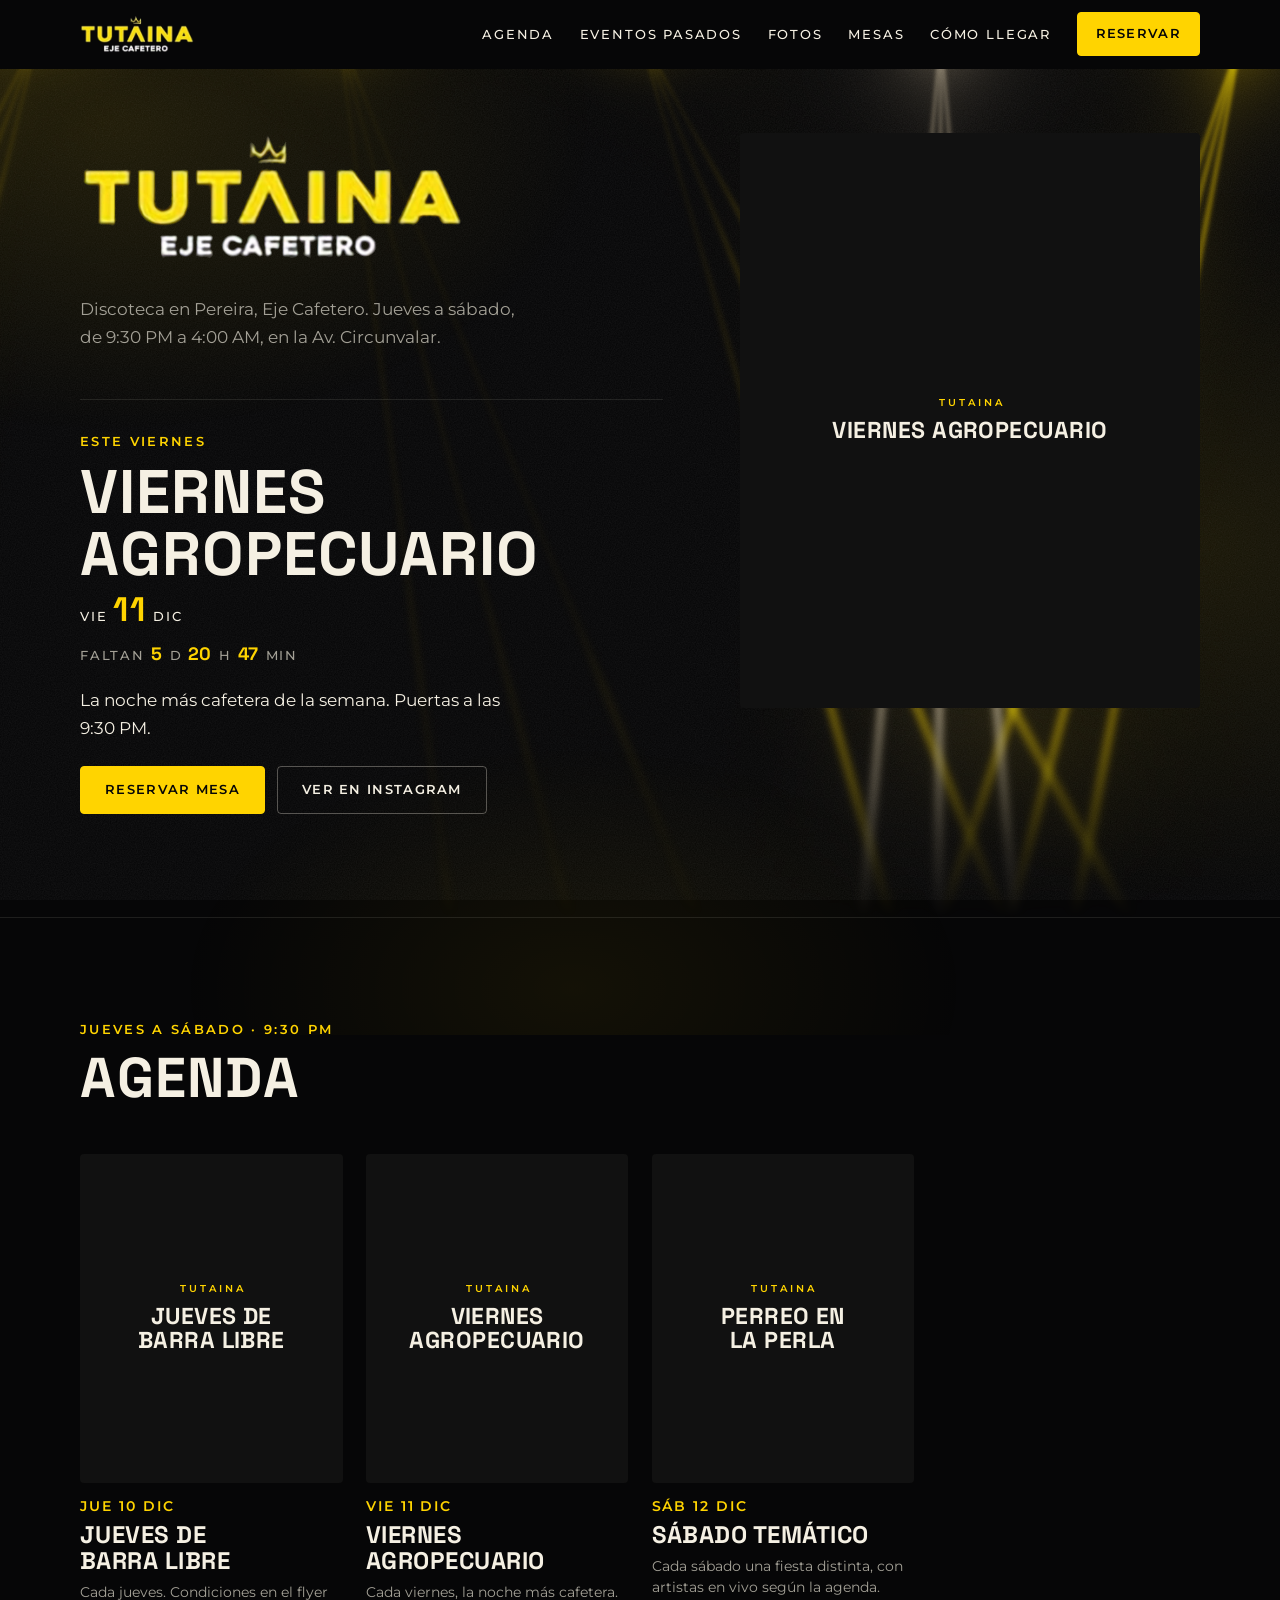
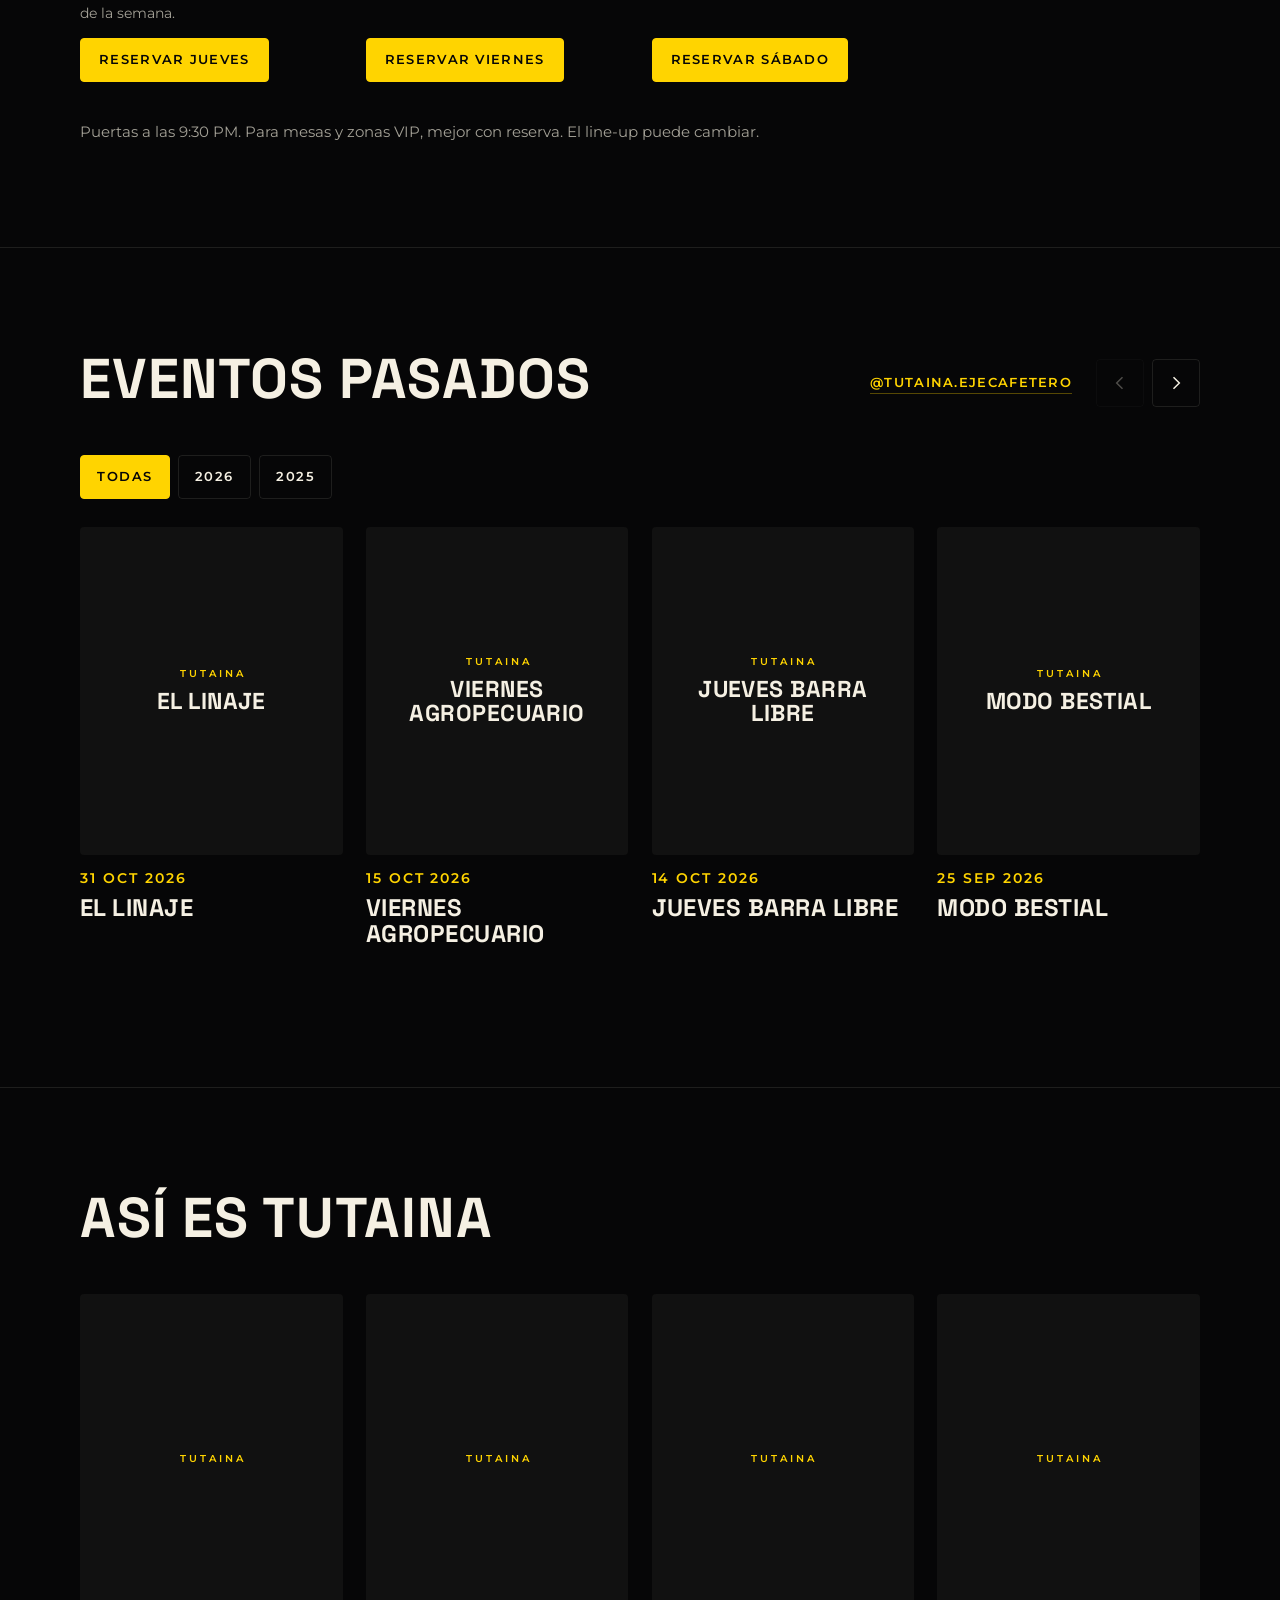
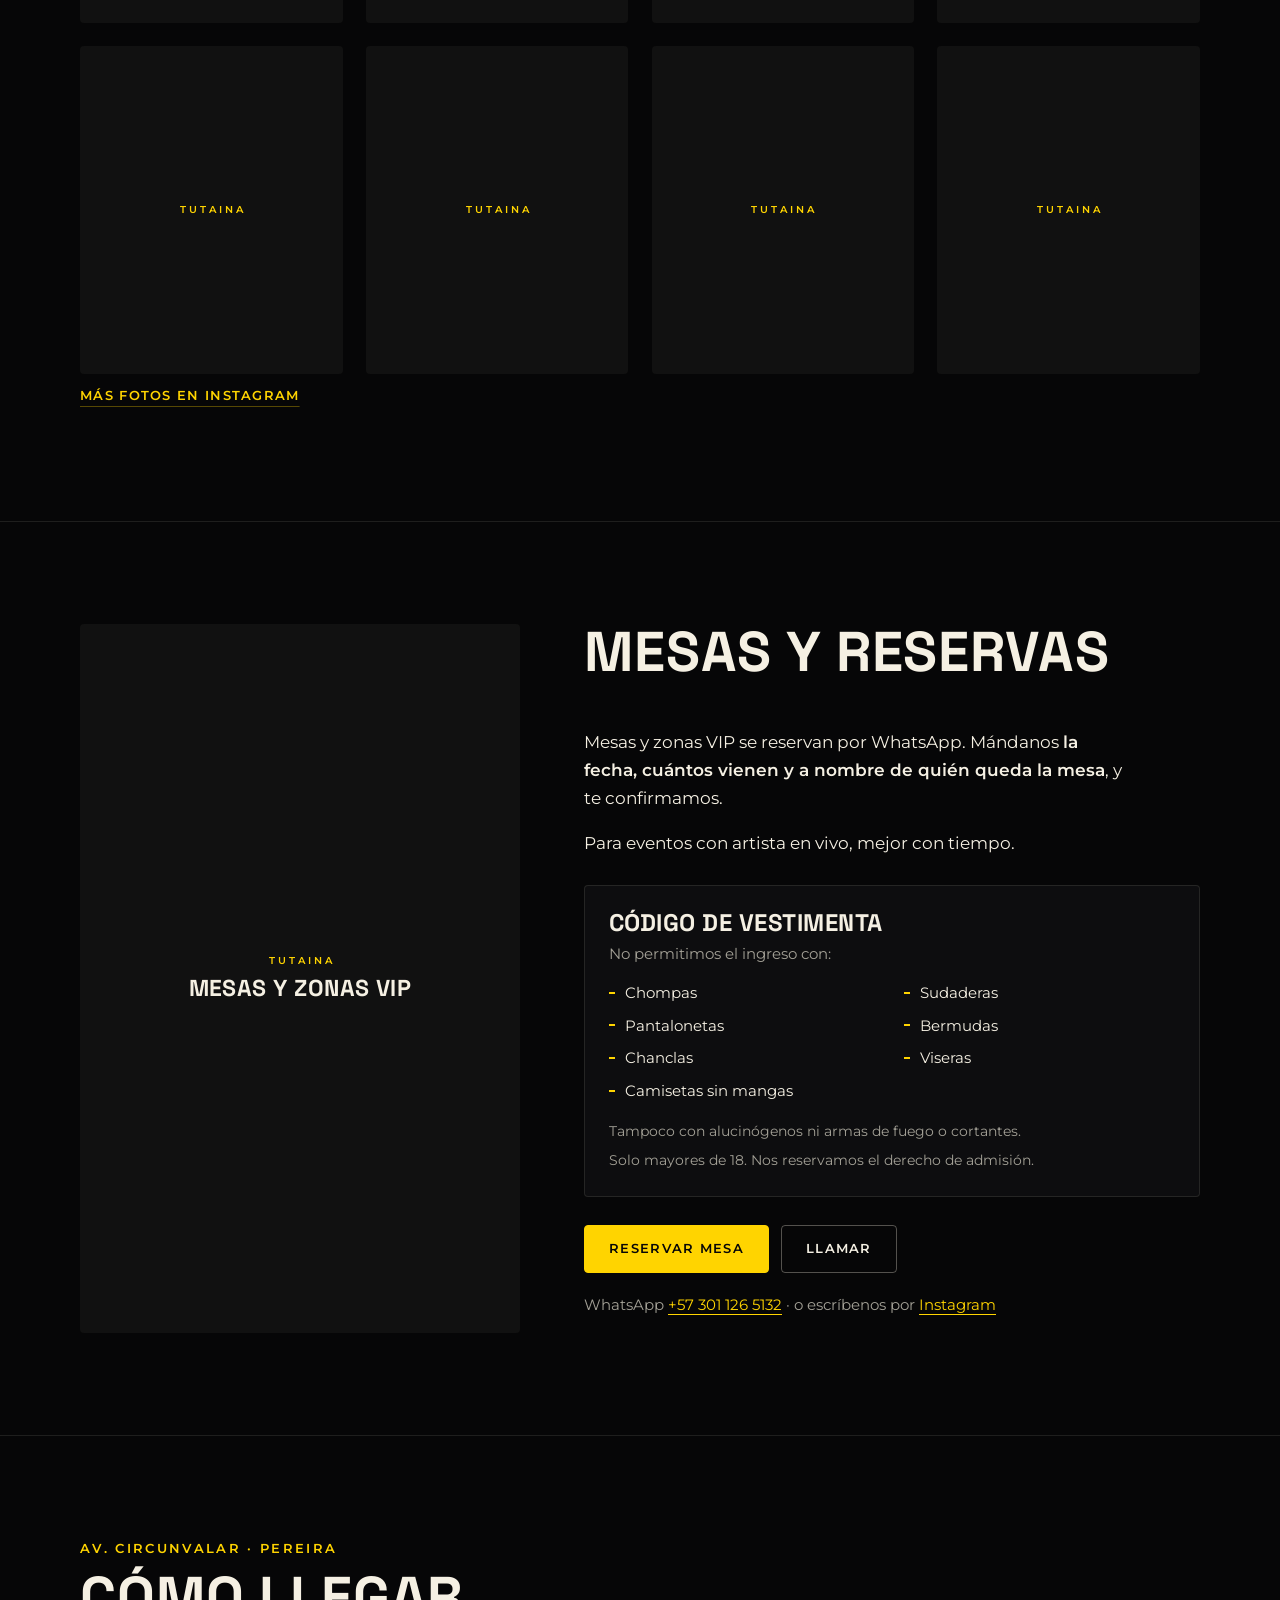
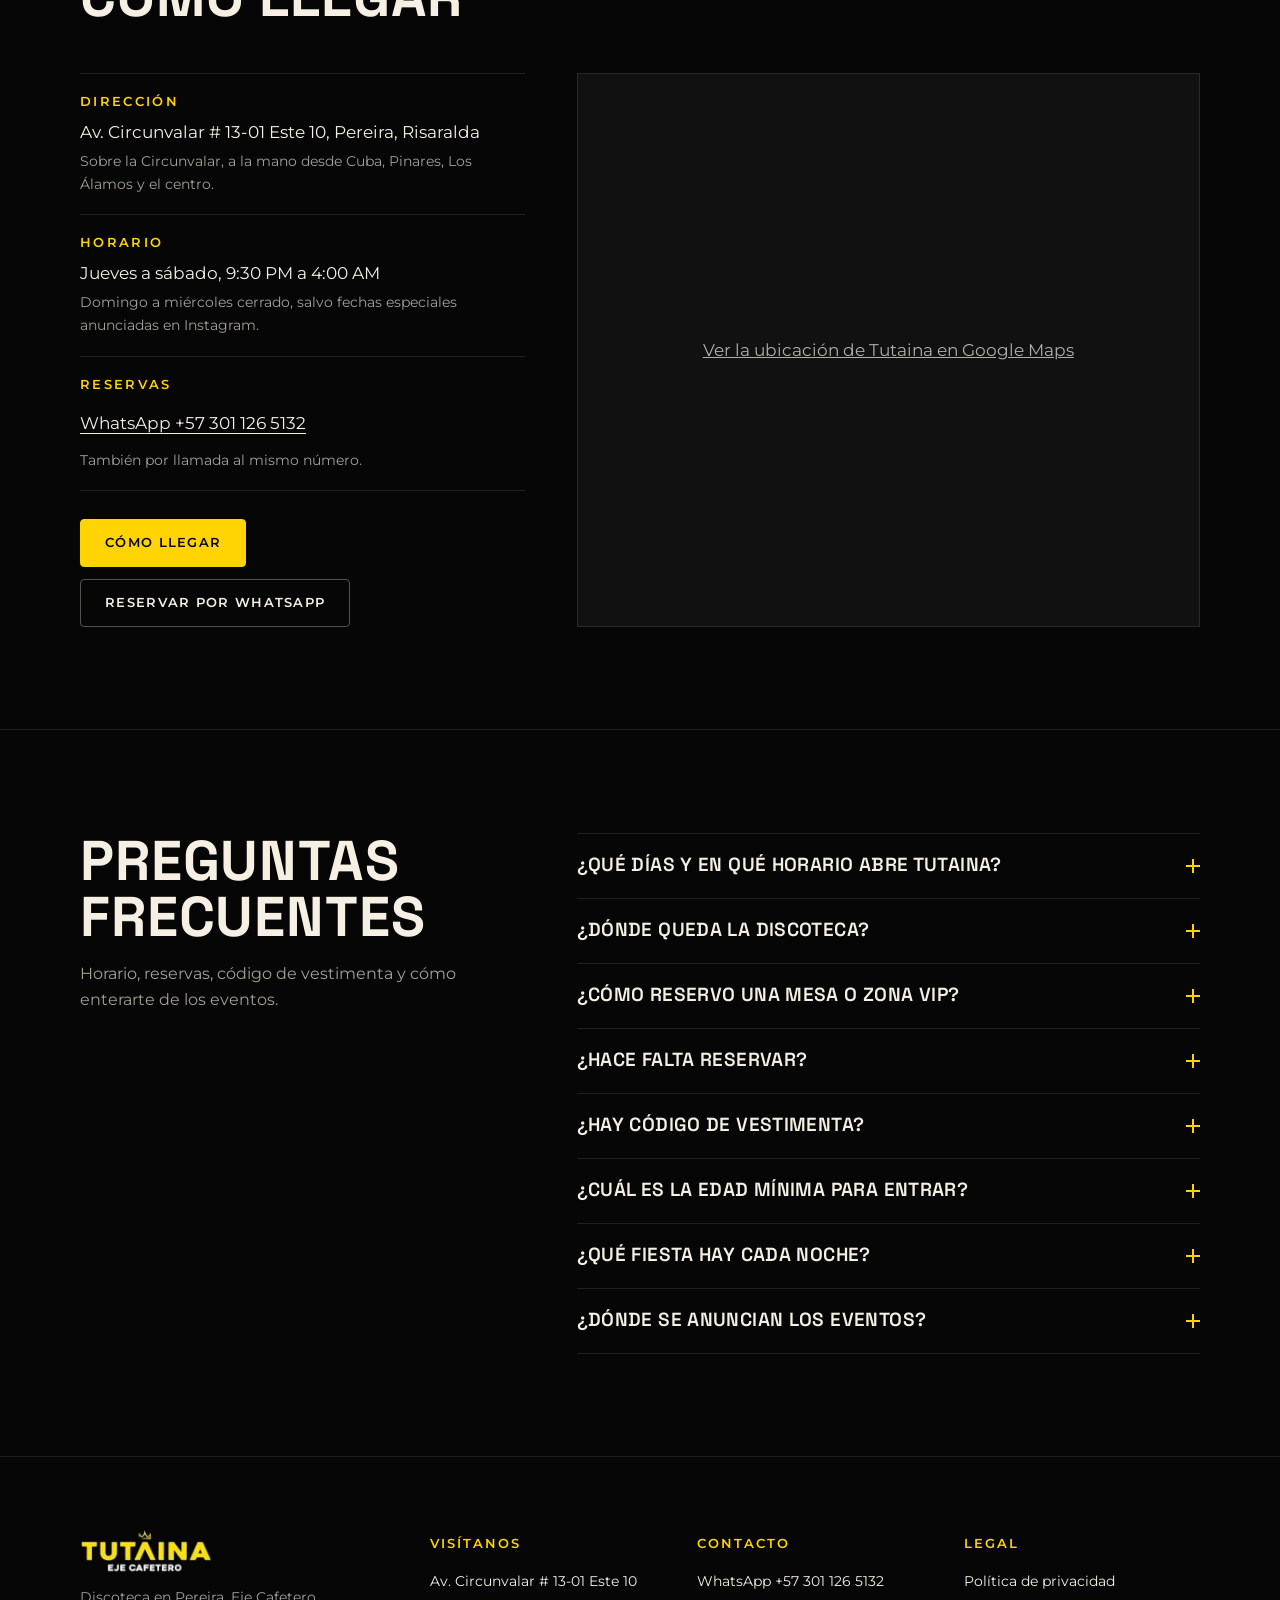
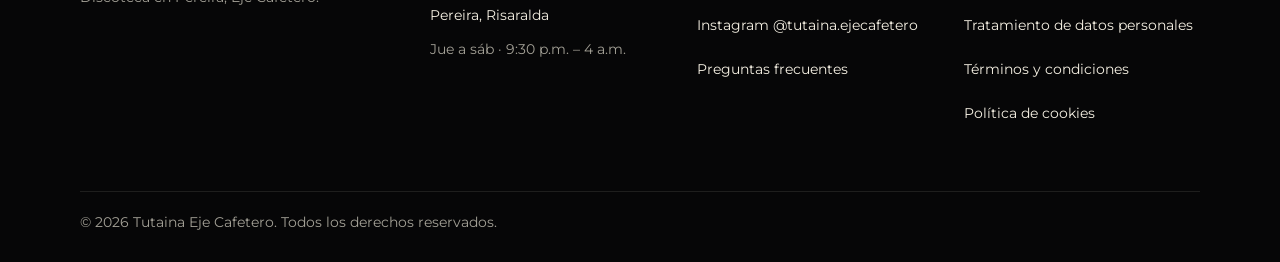
==== commit e7746a3d: "Add files via upload" ====
--- a/tutaina/index.html
+++ b/tutaina/index.html
@@ -31,7 +31,11 @@
 <script type="application/ld+json">{"@context":"https://schema.org","@type":"NightClub","@id":"https://discotecatutaina.com/#nightclub","name":"Tutaina Eje Cafetero","alternateName":"Discoteca Tutaina, Eje Cafetero","url":"https://discotecatutaina.com/","logo":"https://discotecatutaina.com/img/logo-tutaina.png","image":["https://discotecatutaina.com/wp-content/uploads/2025/05/Fiesta-eje-cafetero.webp","https://discotecatutaina.com/wp-content/uploads/2025/05/La-mejor-discoteca-de-pereira.webp","https://discotecatutaina.com/wp-content/uploads/2025/05/noches-de-rumba-pereira.webp","https://discotecatutaina.com/wp-content/uploads/2025/05/Rumba-eje-cafetero.webp"],"description":"Discoteca en la Avenida Circunvalar de Pereira, Eje Cafetero: Jueves de Barra Libre, Viernes Agropecuario y sábados temáticos con artistas en vivo. Mesas y zonas VIP con reserva.","telephone":"+573011265132","address":{"@type":"PostalAddress","streetAddress":"Av. Circunvalar # 13-01 Este 10","addressLocality":"Pereira","addressRegion":"Risaralda","addressCountry":"CO"},"openingHoursSpecification":[{"@type":"OpeningHoursSpecification","dayOfWeek":["Thursday","Friday","Saturday"],"opens":"21:30","closes":"04:00"}],"priceRange":"$$","currenciesAccepted":"COP","sameAs":["https://www.instagram.com/tutaina.ejecafetero/"],"hasMap":"https://www.google.com/maps/search/?api=1&query=Tutaina+Eje+Cafetero+Circunvalar+Pereira","acceptsReservations":true,"areaServed":"Eje Cafetero","potentialAction":{"@type":"ReserveAction","target":{"@type":"EntryPoint","urlTemplate":"https://wa.me/573011265132?text=Hola%20Tutaina%2C%20quiero%20reservar%20una%20mesa.","actionPlatform":["https://schema.org/DesktopWebPlatform","https://schema.org/MobileWebPlatform"]},"result":{"@type":"Reservation","name":"Reserva de mesa o zona VIP en Tutaina"}}}</script>
 <script type="application/ld+json" id="ld-events">{"@context":"https://schema.org","@type":"Event","name":"El linaje","description":"Halloween de vampiros en Tutaina: tres noches de disfraz (30 oct – 1 nov) y 10 millones en premios.","startDate":"2026-10-30T21:30:00-05:00","endDate":"2026-11-02T04:00:00-05:00","eventStatus":"https://schema.org/EventScheduled","eventAttendanceMode":"https://schema.org/OfflineEventAttendanceMode","location":{"@type":"Place","name":"Tutaina Eje Cafetero","address":{"@type":"PostalAddress","streetAddress":"Av. Circunvalar # 13-01 Este 10","addressLocality":"Pereira","addressRegion":"Risaralda","addressCountry":"CO"}},"image":["https://discotecatutaina.com/wp-content/uploads/2026/10/845543157_18645709429044927_1256940028921947836_n.webp"],"url":"https://discotecatutaina.com/eventos/el-linaje/","organizer":{"@type":"Organization","name":"Tutaina Eje Cafetero","url":"https://discotecatutaina.com/"}}</script>
 <script type="application/ld+json" id="ld-faq">{"@context":"https://schema.org","@type":"FAQPage","@id":"https://discotecatutaina.com/#faq","mainEntity":[{"@type":"Question","name":"¿Qué días y en qué horario abre Tutaina?","acceptedAnswer":{"@type":"Answer","text":"Jueves a sábado, de 9:30 PM a 4:00 AM. Domingo a miércoles cerrado, salvo fechas especiales anunciadas en Instagram."}},{"@type":"Question","name":"¿Dónde queda la discoteca?","acceptedAnswer":{"@type":"Answer","text":"En la Av. Circunvalar # 13-01 Este 10, Pereira, Risaralda. Sobre la Circunvalar, a la mano desde Cuba, Pinares, Los Álamos y el centro."}},{"@type":"Question","name":"¿Cómo reservo una mesa o zona VIP?","acceptedAnswer":{"@type":"Answer","text":"Mesas y zonas VIP se reservan por WhatsApp al +57 301 126 5132, o por llamada al mismo número. Mándanos la fecha, cuántos vienen y a nombre de quién queda la mesa, y te confirmamos."}},{"@type":"Question","name":"¿Hace falta reservar?","acceptedAnswer":{"@type":"Answer","text":"Para mesas y zonas VIP, mejor con reserva. Para eventos con artista en vivo, mejor con tiempo."}},{"@type":"Question","name":"¿Hay código de vestimenta?","acceptedAnswer":{"@type":"Answer","text":"Sí. No permitimos el ingreso con chompas, sudaderas, pantalonetas, bermudas, chanclas, viseras ni camisetas sin mangas. Tampoco con alucinógenos ni armas de fuego o cortantes."}},{"@type":"Question","name":"¿Cuál es la edad mínima para entrar?","acceptedAnswer":{"@type":"Answer","text":"Solo mayores de 18. Nos reservamos el derecho de admisión."}},{"@type":"Question","name":"¿Qué fiesta hay cada noche?","acceptedAnswer":{"@type":"Answer","text":"Jueves de Barra Libre, con condiciones en el flyer de la semana; Viernes Agropecuario, la noche más cafetera; y cada sábado una fiesta distinta, con artistas en vivo según la agenda. Puertas a las 9:30 PM."}},{"@type":"Question","name":"¿Dónde se anuncian los eventos?","acceptedAnswer":{"@type":"Answer","text":"En Instagram, @tutaina.ejecafetero, y en la agenda de esta página. Ahí salen las fechas especiales y los flyers de cada semana. El line-up puede cambiar."}}]}</script>
+<script src="js/head.js"></script>
 <link rel="stylesheet" href="css/styles.css">
+<script src="https://cdnjs.cloudflare.com/ajax/libs/gsap/3.12.5/gsap.min.js" defer></script>
+<script src="https://cdnjs.cloudflare.com/ajax/libs/gsap/3.12.5/ScrollTrigger.min.js" defer></script>
+<script src="js/fx.js" defer></script>
 </head>
 <body>
 <a class="skip" href="#agenda">Ir a la agenda</a>
@@ -51,6 +55,7 @@
       </button>
     </nav>
   </div>
+  <div class="fx-progress" aria-hidden="true"></div>
 </header>
 <nav class="drawer" id="drawer" aria-label="Menú">
   <a href="#agenda">Agenda</a>
@@ -65,6 +70,7 @@
 <button class="totop" type="button" id="toTop" aria-label="Volver arriba" tabindex="-1" aria-hidden="true"><svg viewBox="0 0 24 24" fill="none" stroke="currentColor" stroke-width="2.2" stroke-linecap="round" stroke-linejoin="round" aria-hidden="true"><path d="M12 19V5M5.5 11.5L12 5l6.5 6.5"/></svg></button>
 <main id="top">
   <section class="hero" aria-labelledby="h1">
+    <div class="hero-fx" aria-hidden="true"><canvas id="heroFx" width="16" height="9"></canvas></div>
     <div class="wrap hero-grid">
       <div class="brand">
         <h1 id="h1"><span class="lockup"><img class="logo-img" src="img/logo-tutaina.webp" alt="" width="566" height="188" decoding="async" fetchpriority="high"></span><span class="vh">Tutaina Eje Cafetero, discoteca en la Avenida Circunvalar de Pereira</span></h1>
@@ -133,6 +139,7 @@
     </div>
   </section>
 
+  <div class="pin-x" id="pinX">
   <section class="sec" id="eventos-pasados" aria-labelledby="eventos-pasados-title">
     <div class="wrap">
       <div class="head">
@@ -146,6 +153,7 @@
       <p class="vh" id="archStatus" role="status"></p>
     </div>
   </section>
+  </div>
 
   <section class="sec" id="fotos" aria-labelledby="fotos-title">
     <div class="wrap">
--- a/tutaina/css/styles.css
+++ b/tutaina/css/styles.css
@@ -67,7 +67,7 @@
 .cta{display:flex;flex-wrap:wrap;gap:12px;align-items:center}
 
 .fly,.photo{position:relative;margin:0;aspect-ratio:4/5;background:var(--plate);overflow:hidden;border-radius:var(--r)}
-.fly img,.photo img{position:relative;z-index:1;width:100%;height:100%}
+.fly img,.photo img{position:relative;z-index:1;width:100%;height:100%;background:var(--plate)}
 .fly img{object-fit:contain}
 .photo img{object-fit:cover;object-position:50% 22%}
 .fly img[hidden],.photo img[hidden]{display:none}
@@ -300,3 +300,54 @@
 .qa p a{display:inline-block;color:var(--ink);text-underline-offset:4px;padding:10px 0;margin:-10px 0}
 .qa p a:hover{color:var(--y)}
 @media (max-width:860px){ .faq{grid-template-columns:minmax(0,1fr)} }
+
+.top{transition:border-color .35s cubic-bezier(.16,1,.3,1),background-color .35s cubic-bezier(.16,1,.3,1),box-shadow .35s cubic-bezier(.16,1,.3,1)}
+.top.solid{background:rgba(6,6,7,.9);-webkit-backdrop-filter:saturate(140%) blur(12px);backdrop-filter:saturate(140%) blur(12px);box-shadow:0 12px 28px -20px rgba(0,0,0,.9)}
+.top .lockup .logo-img{transform-origin:50% 50%;transition:transform .35s cubic-bezier(.16,1,.3,1)}
+.top.solid .lockup .logo-img{transform:scale(.92)}
+
+.hero{position:relative;isolation:isolate}
+.hero-fx{position:absolute;inset:0;z-index:-1;overflow:hidden;pointer-events:none;-webkit-mask-image:linear-gradient(#000 72%,transparent);mask-image:linear-gradient(#000 72%,transparent)}
+.hero-fx::before{content:"";position:absolute;inset:0;transition:opacity .9s ease;background:
+  linear-gradient(90deg,var(--bg) 0,rgba(6,6,7,.88) 40%,rgba(6,6,7,0) 62%),
+  conic-gradient(from 150deg at 74% -6%,transparent 0deg,rgba(255,212,0,.11) 3deg,transparent 5deg,transparent 15deg,rgba(255,236,190,.08) 17deg,transparent 19deg,transparent 31deg,rgba(255,212,0,.09) 33deg,transparent 35deg,transparent 360deg),
+  conic-gradient(from 168deg at 52% -6%,transparent 0deg,rgba(255,212,0,.07) 3deg,transparent 5deg,transparent 21deg,rgba(255,212,0,.06) 23deg,transparent 25deg,transparent 360deg),
+  radial-gradient(55% 45% at 72% 0%,rgba(255,212,0,.08),transparent 70%)}
+.hero-fx canvas{position:absolute;inset:0;display:block;width:100%;height:100%;opacity:0;transition:opacity .9s ease}
+.gl .hero-fx canvas{opacity:1}
+.gl .hero-fx::before{opacity:0}
+@media (max-width:640px){
+  .hero-fx::before{background:
+    linear-gradient(180deg,rgba(6,6,7,.2) 0,rgba(6,6,7,.9) 14%,rgba(6,6,7,.9) 58%,rgba(6,6,7,0) 70%),
+    conic-gradient(from 155deg at 70% -4%,transparent 0deg,rgba(255,212,0,.11) 3deg,transparent 5deg,transparent 17deg,rgba(255,236,190,.08) 19deg,transparent 21deg,transparent 32deg,rgba(255,212,0,.09) 34deg,transparent 36deg,transparent 360deg),
+    radial-gradient(70% 30% at 60% 0%,rgba(255,212,0,.08),transparent 70%)}
+}
+
+.fx-pre .hero .brand .sub,.fx-pre .hero .night > *{opacity:0}
+.fx .night .count b{display:inline-block}
+.fx .btn{position:relative;isolation:isolate;overflow:hidden}
+.fx .btn::before{content:"";position:absolute;inset:0;z-index:-1;border-radius:inherit;pointer-events:none;background:radial-gradient(140px circle at var(--mx,50%) var(--my,50%),rgba(255,255,255,.42),transparent 62%);opacity:0;transition:opacity .3s ease}
+.fx .btn.ghost::before{background:radial-gradient(140px circle at var(--mx,50%) var(--my,50%),rgba(255,212,0,.14),transparent 62%)}
+.fx .btn:hover::before{opacity:1}
+
+@supports (animation-timeline:view()){
+  @media (prefers-reduced-motion:no-preference){
+    #fotos .photo img,.mesas .photo img{scale:1.14;animation:fxPar linear both;animation-timeline:view()}
+  }
+}
+@keyframes fxPar{from{translate:0 -6%}to{translate:0 6%}}
+
+.fx-progress{display:none}
+.fx .fx-progress{display:block;position:absolute;left:0;right:0;bottom:-1px;height:3px;background:var(--y);transform:scaleX(0);transform-origin:0 50%;pointer-events:none}
+@supports (animation-timeline:scroll()){
+  .fx .fx-progress{animation:fxProg linear both;animation-timeline:scroll(root)}
+}
+@keyframes fxProg{from{transform:scaleX(0)}to{transform:scaleX(1)}}
+.fx-st .sec .head.fx-rl{position:relative}
+.fx-st .sec .head.fx-rl::after{content:"";position:absolute;left:0;right:0;bottom:calc(clamp(28px,4vw,48px) * -.5);height:2px;background:var(--yline);transform:scaleX(var(--fxr,1));transform-origin:0 50%;pointer-events:none}
+.fx-st .faq .head.fx-rl::after{bottom:-14px}
+.fx-st #agenda .head.fx-rl::after{background:var(--y)}
+.rail.pinx{scroll-snap-type:none;overflow:hidden}
+.fx-st .hero,.fx-st .sec,.fx-st .site-foot{overflow-x:clip}
+.fx-pin .pin-x{height:var(--pinh,auto)}
+.fx-pin .pin-x > .sec{position:sticky;top:0}
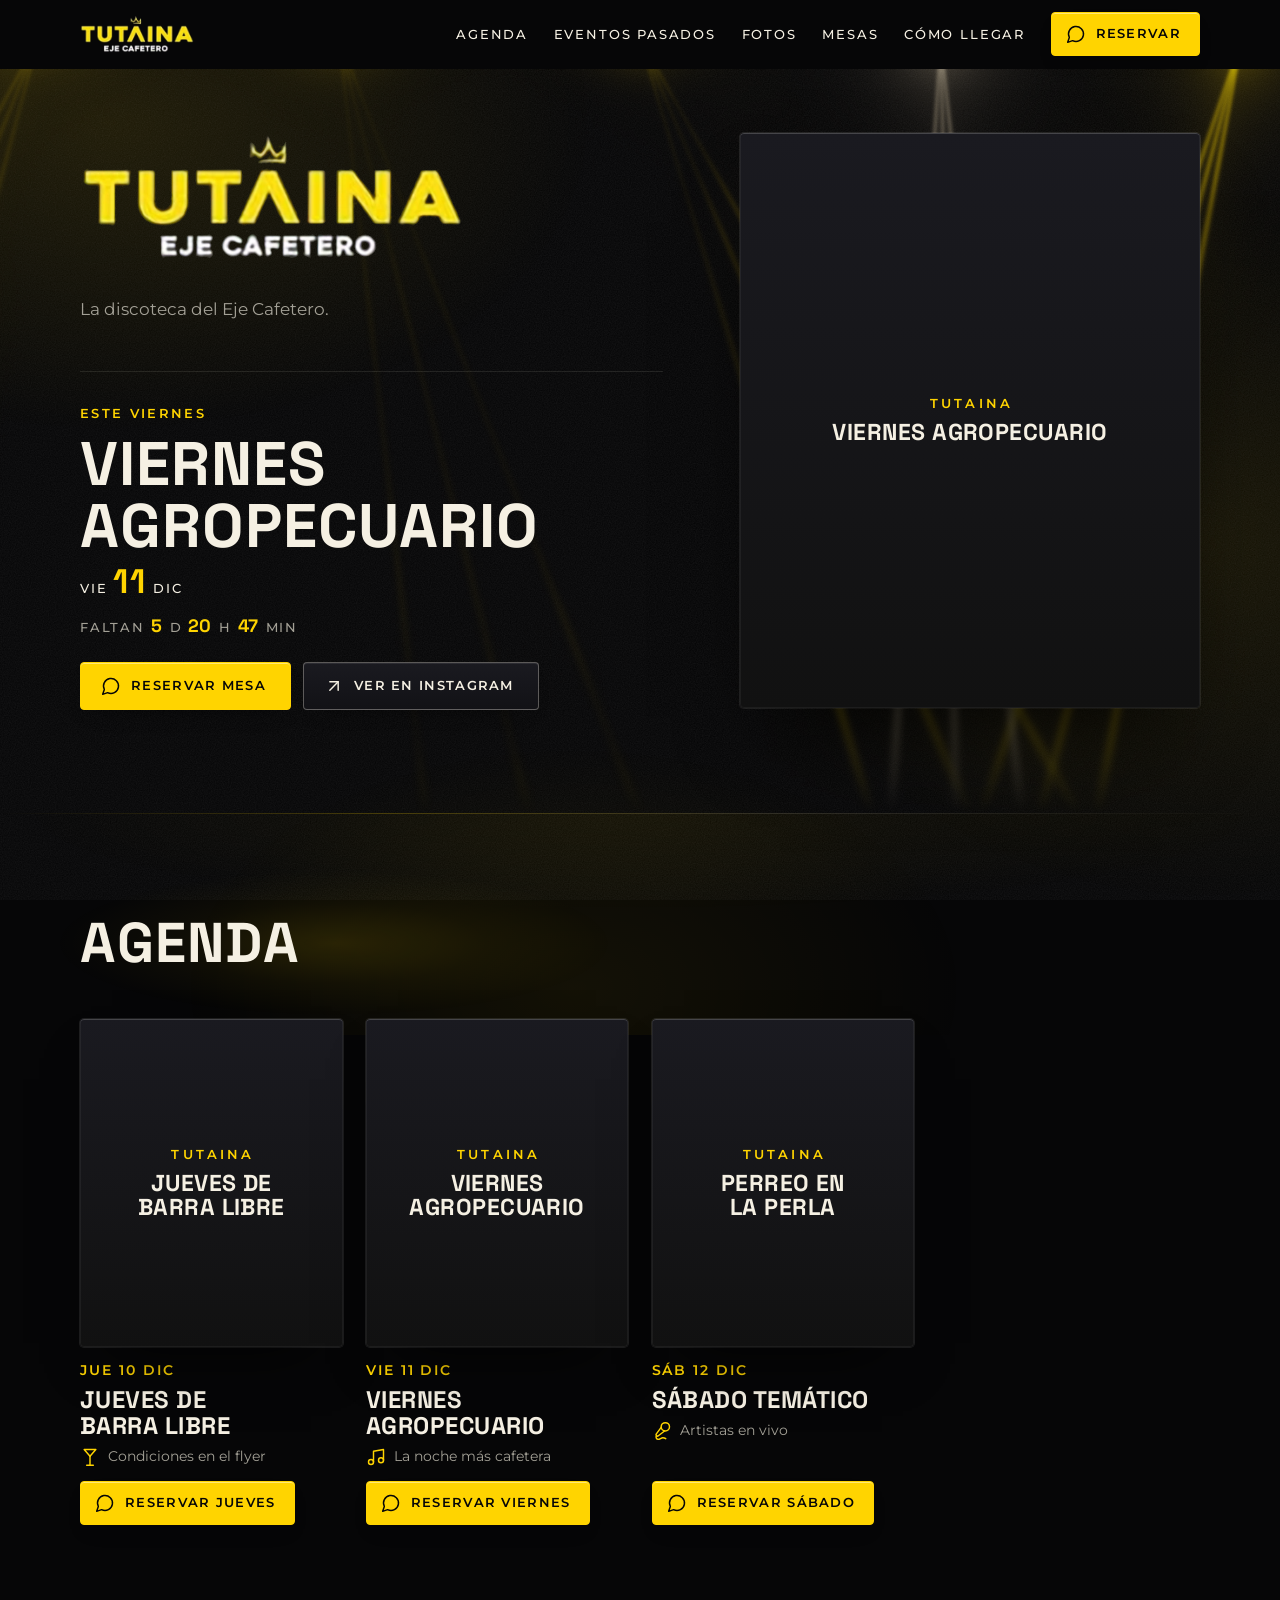
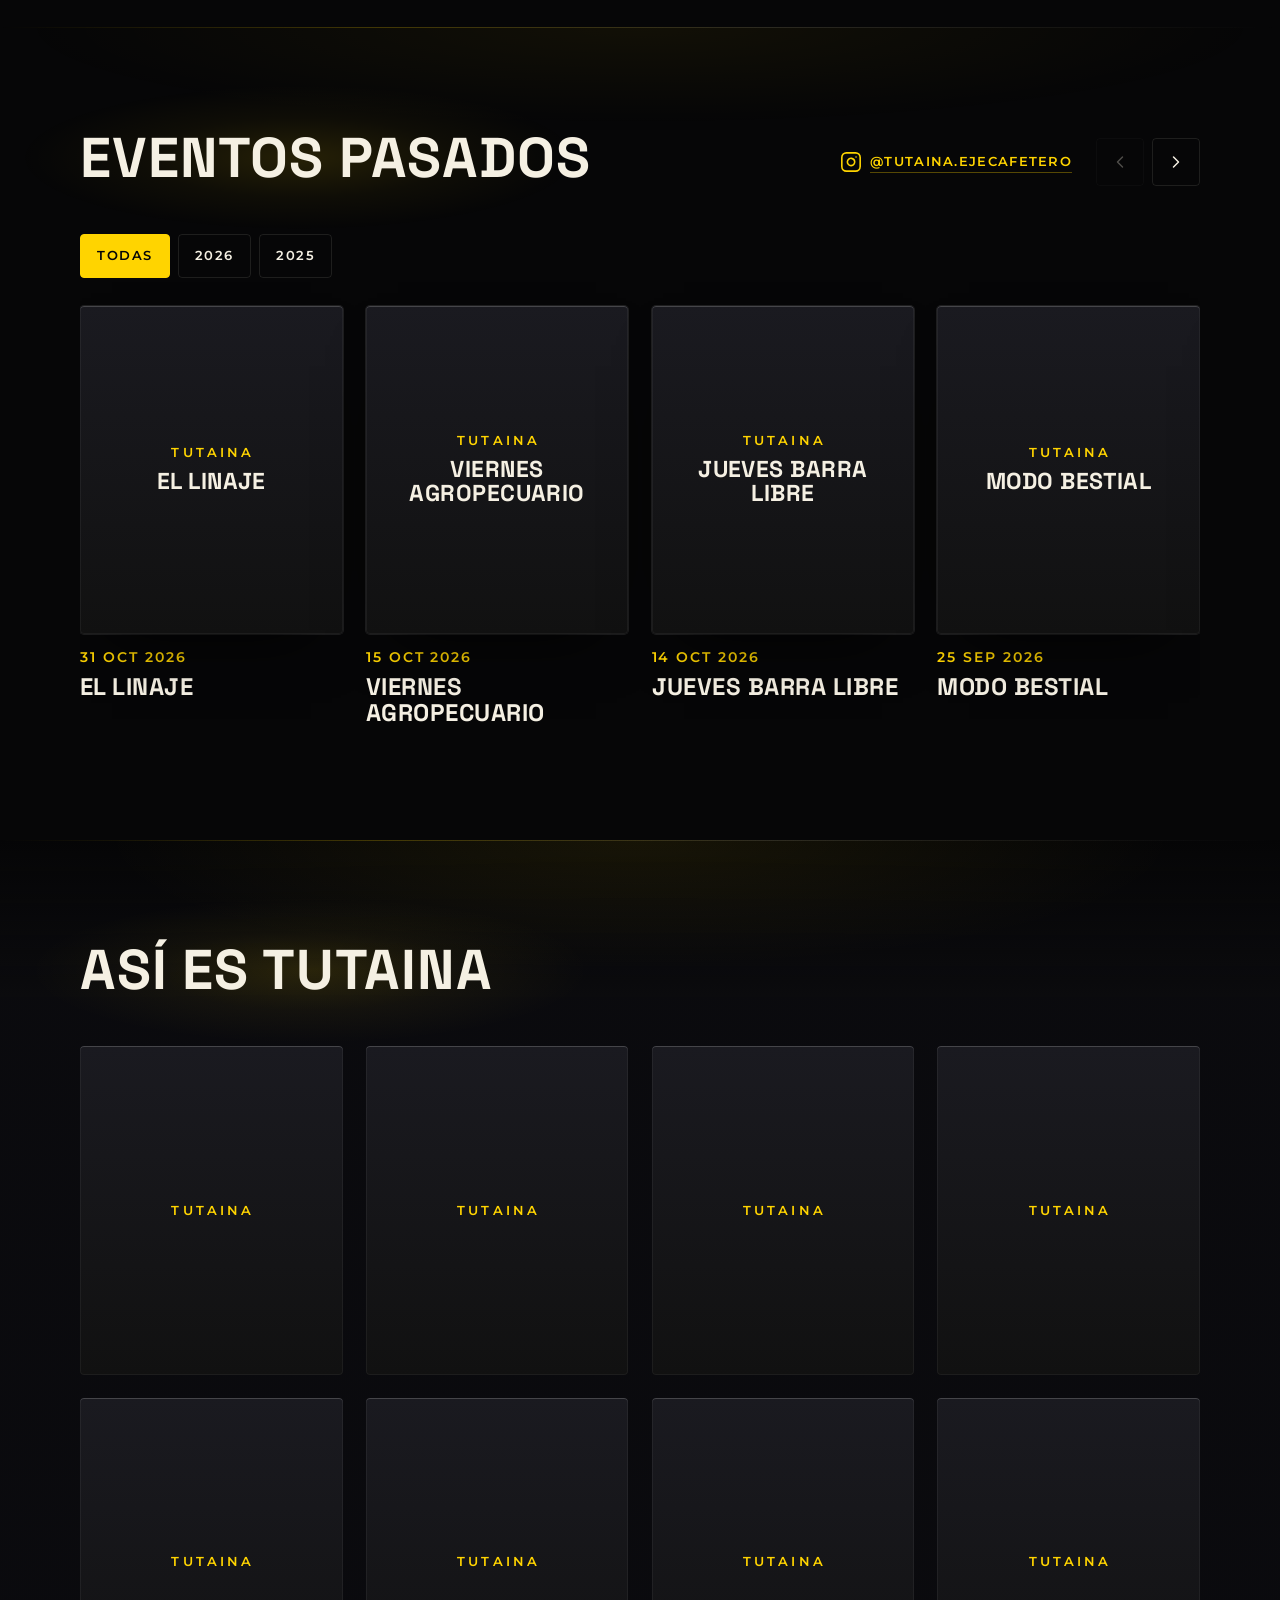
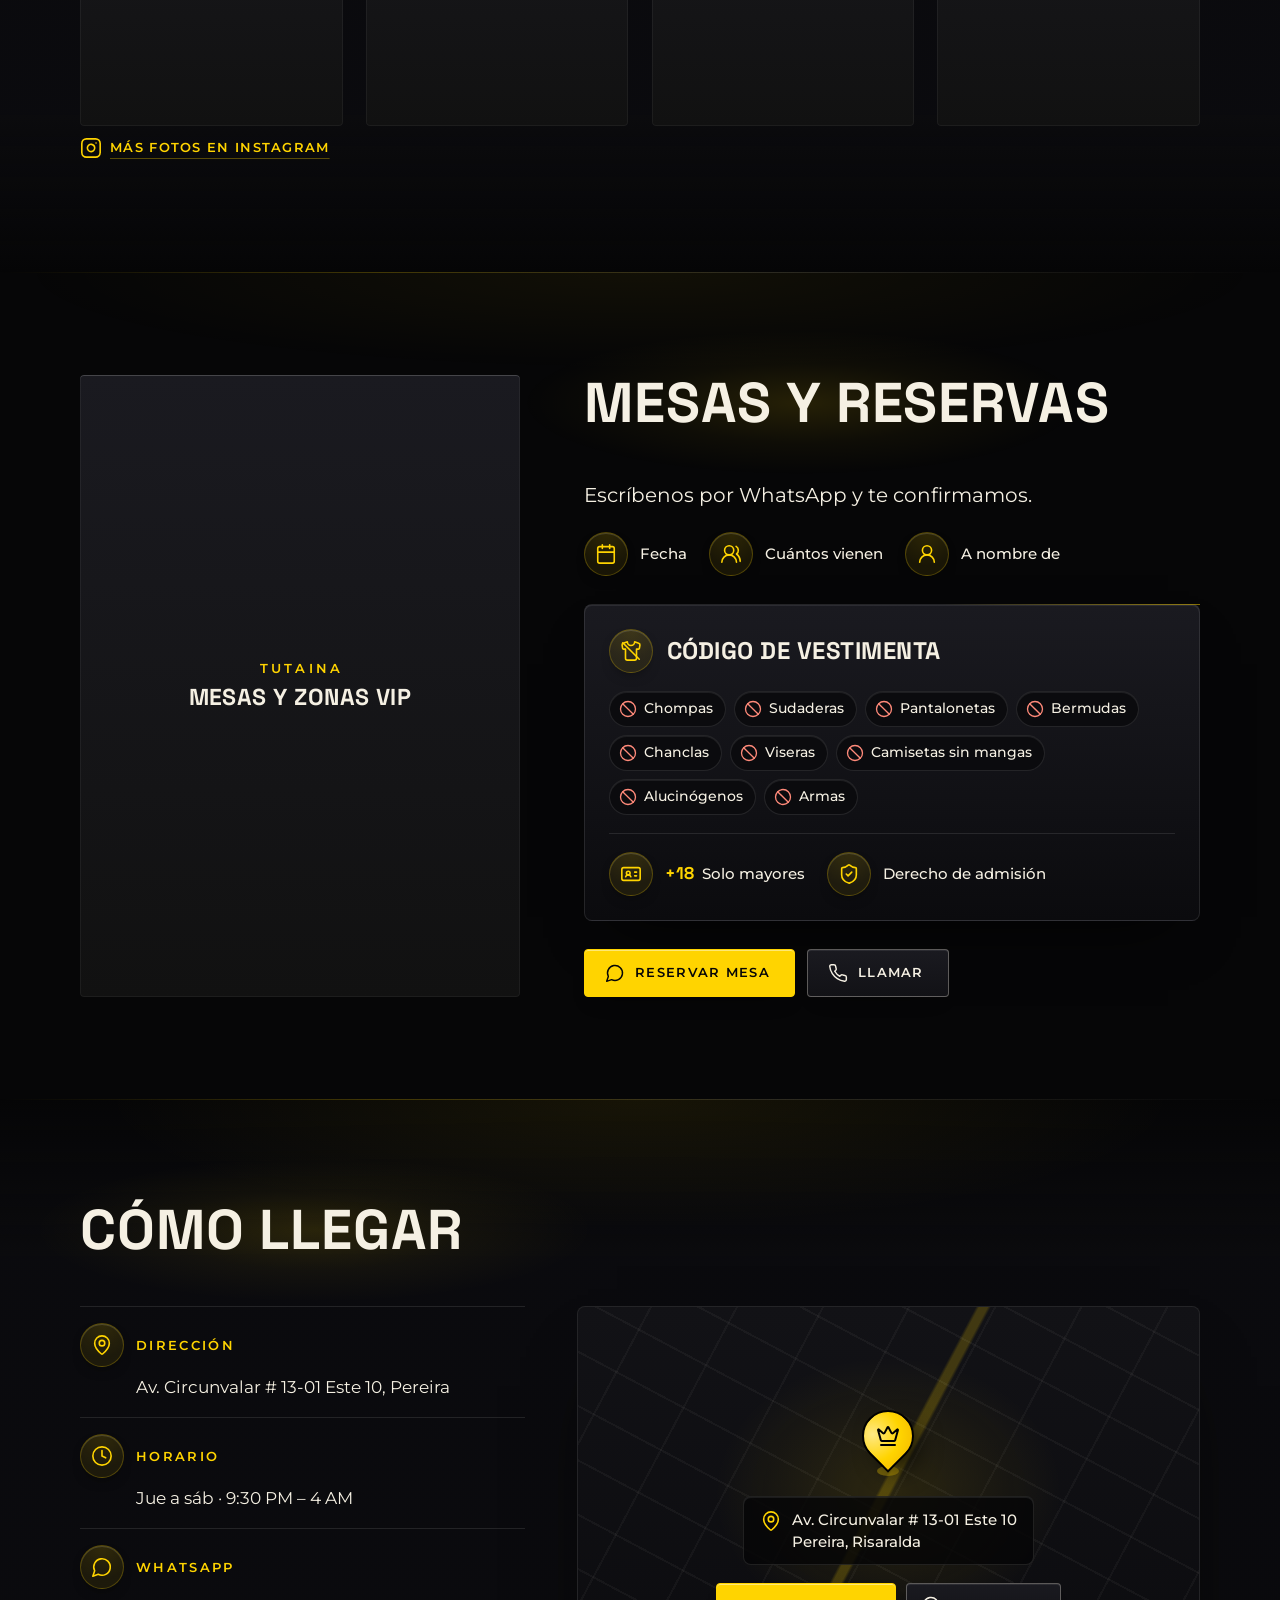
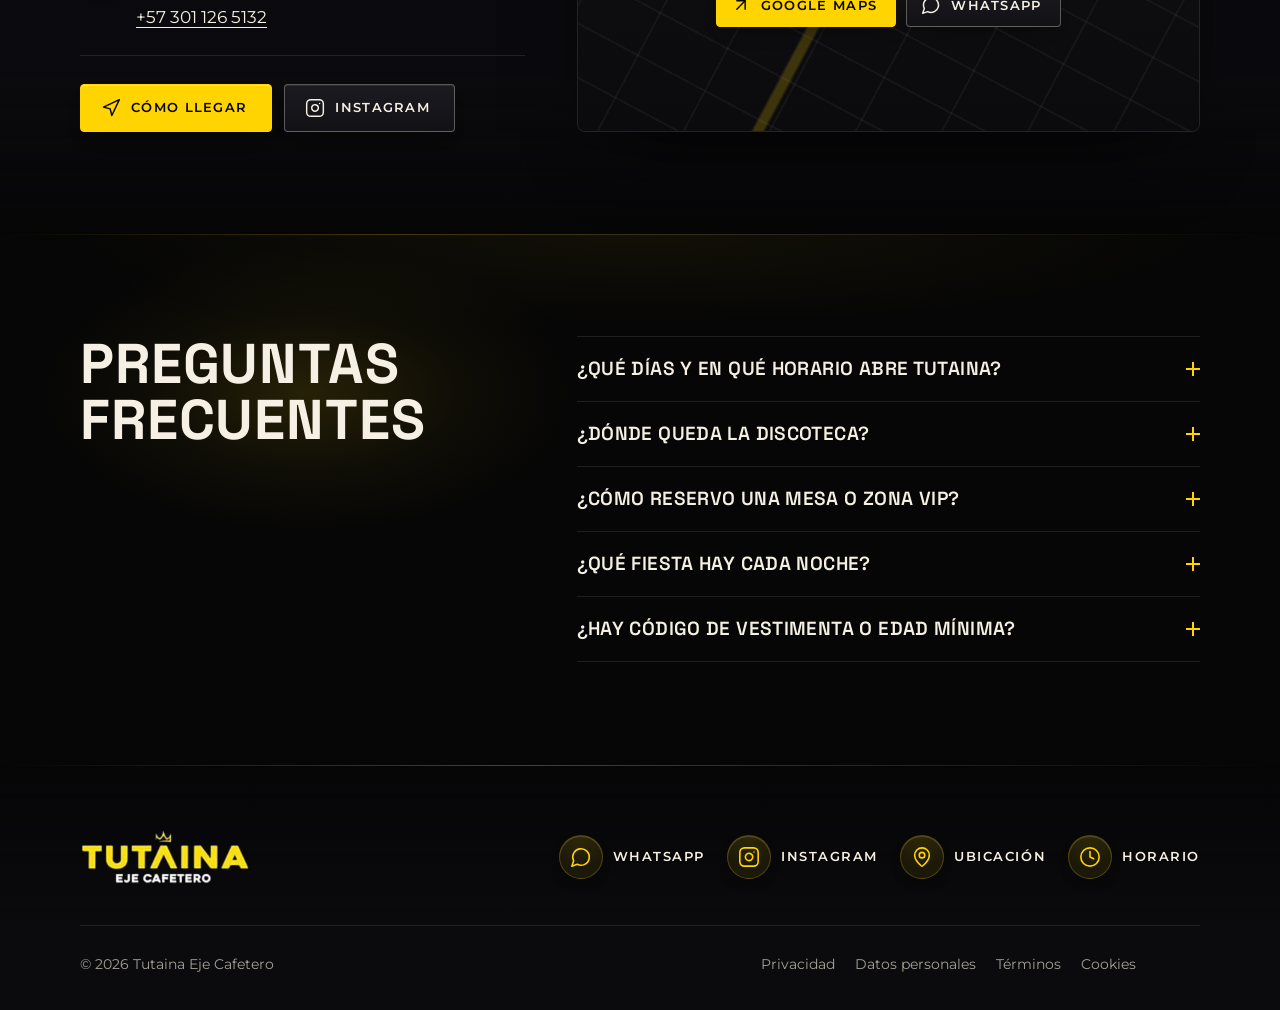
==== commit 5d6cd1da: "Add files via upload" ====
--- a/tutaina/index.html
+++ b/tutaina/index.html
@@ -28,9 +28,9 @@
 <link rel="preconnect" href="https://fonts.googleapis.com">
 <link rel="preconnect" href="https://fonts.gstatic.com" crossorigin>
 <link href="https://fonts.googleapis.com/css2?family=Space+Grotesk:wght@500;700&family=Montserrat:wght@400;500;600;700&display=swap" rel="stylesheet">
-<script type="application/ld+json">{"@context":"https://schema.org","@type":"NightClub","@id":"https://discotecatutaina.com/#nightclub","name":"Tutaina Eje Cafetero","alternateName":"Discoteca Tutaina, Eje Cafetero","url":"https://discotecatutaina.com/","logo":"https://discotecatutaina.com/img/logo-tutaina.png","image":["https://discotecatutaina.com/wp-content/uploads/2025/05/Fiesta-eje-cafetero.webp","https://discotecatutaina.com/wp-content/uploads/2025/05/La-mejor-discoteca-de-pereira.webp","https://discotecatutaina.com/wp-content/uploads/2025/05/noches-de-rumba-pereira.webp","https://discotecatutaina.com/wp-content/uploads/2025/05/Rumba-eje-cafetero.webp"],"description":"Discoteca en la Avenida Circunvalar de Pereira, Eje Cafetero: Jueves de Barra Libre, Viernes Agropecuario y sábados temáticos con artistas en vivo. Mesas y zonas VIP con reserva.","telephone":"+573011265132","address":{"@type":"PostalAddress","streetAddress":"Av. Circunvalar # 13-01 Este 10","addressLocality":"Pereira","addressRegion":"Risaralda","addressCountry":"CO"},"openingHoursSpecification":[{"@type":"OpeningHoursSpecification","dayOfWeek":["Thursday","Friday","Saturday"],"opens":"21:30","closes":"04:00"}],"priceRange":"$$","currenciesAccepted":"COP","sameAs":["https://www.instagram.com/tutaina.ejecafetero/"],"hasMap":"https://www.google.com/maps/search/?api=1&query=Tutaina+Eje+Cafetero+Circunvalar+Pereira","acceptsReservations":true,"areaServed":"Eje Cafetero","potentialAction":{"@type":"ReserveAction","target":{"@type":"EntryPoint","urlTemplate":"https://wa.me/573011265132?text=Hola%20Tutaina%2C%20quiero%20reservar%20una%20mesa.","actionPlatform":["https://schema.org/DesktopWebPlatform","https://schema.org/MobileWebPlatform"]},"result":{"@type":"Reservation","name":"Reserva de mesa o zona VIP en Tutaina"}}}</script>
+<script type="application/ld+json">{"@context":"https://schema.org","@type":"NightClub","@id":"https://discotecatutaina.com/#nightclub","name":"Tutaina Eje Cafetero","alternateName":"Discoteca Tutaina, Eje Cafetero","url":"https://discotecatutaina.com/","logo":"https://discotecatutaina.com/img/logo-tutaina.png","image":["https://discotecatutaina.com/wp-content/uploads/2025/05/Fiesta-eje-cafetero.webp","https://discotecatutaina.com/wp-content/uploads/2025/05/La-mejor-discoteca-de-pereira.webp","https://discotecatutaina.com/wp-content/uploads/2025/05/noches-de-rumba-pereira.webp","https://discotecatutaina.com/wp-content/uploads/2025/05/Rumba-eje-cafetero.webp"],"description":"Discoteca en la Avenida Circunvalar de Pereira, Eje Cafetero: Jueves de Barra Libre, Viernes Agropecuario y sábados temáticos con artistas en vivo. Mesas y zonas VIP con reserva.","telephone":"+573011265132","address":{"@type":"PostalAddress","streetAddress":"Av. Circunvalar # 13-01 Este 10","addressLocality":"Pereira","addressRegion":"Risaralda","addressCountry":"CO"},"geo":{"@type":"GeoCoordinates","latitude":4.8083159,"longitude":-75.6787143},"openingHoursSpecification":[{"@type":"OpeningHoursSpecification","dayOfWeek":["Thursday","Friday","Saturday"],"opens":"21:30","closes":"04:00"}],"priceRange":"$$","currenciesAccepted":"COP","sameAs":["https://www.instagram.com/tutaina.ejecafetero/"],"hasMap":"https://www.google.com/maps/search/?api=1&query=Tutaina+Eje+Cafetero+Circunvalar+Pereira","acceptsReservations":true,"areaServed":"Eje Cafetero","potentialAction":{"@type":"ReserveAction","target":{"@type":"EntryPoint","urlTemplate":"https://wa.me/573011265132?text=Hola%20Tutaina%2C%20quiero%20reservar%20una%20mesa.","actionPlatform":["https://schema.org/DesktopWebPlatform","https://schema.org/MobileWebPlatform"]},"result":{"@type":"Reservation","name":"Reserva de mesa o zona VIP en Tutaina"}}}</script>
 <script type="application/ld+json" id="ld-events">{"@context":"https://schema.org","@type":"Event","name":"El linaje","description":"Halloween de vampiros en Tutaina: tres noches de disfraz (30 oct – 1 nov) y 10 millones en premios.","startDate":"2026-10-30T21:30:00-05:00","endDate":"2026-11-02T04:00:00-05:00","eventStatus":"https://schema.org/EventScheduled","eventAttendanceMode":"https://schema.org/OfflineEventAttendanceMode","location":{"@type":"Place","name":"Tutaina Eje Cafetero","address":{"@type":"PostalAddress","streetAddress":"Av. Circunvalar # 13-01 Este 10","addressLocality":"Pereira","addressRegion":"Risaralda","addressCountry":"CO"}},"image":["https://discotecatutaina.com/wp-content/uploads/2026/10/845543157_18645709429044927_1256940028921947836_n.webp"],"url":"https://discotecatutaina.com/eventos/el-linaje/","organizer":{"@type":"Organization","name":"Tutaina Eje Cafetero","url":"https://discotecatutaina.com/"}}</script>
-<script type="application/ld+json" id="ld-faq">{"@context":"https://schema.org","@type":"FAQPage","@id":"https://discotecatutaina.com/#faq","mainEntity":[{"@type":"Question","name":"¿Qué días y en qué horario abre Tutaina?","acceptedAnswer":{"@type":"Answer","text":"Jueves a sábado, de 9:30 PM a 4:00 AM. Domingo a miércoles cerrado, salvo fechas especiales anunciadas en Instagram."}},{"@type":"Question","name":"¿Dónde queda la discoteca?","acceptedAnswer":{"@type":"Answer","text":"En la Av. Circunvalar # 13-01 Este 10, Pereira, Risaralda. Sobre la Circunvalar, a la mano desde Cuba, Pinares, Los Álamos y el centro."}},{"@type":"Question","name":"¿Cómo reservo una mesa o zona VIP?","acceptedAnswer":{"@type":"Answer","text":"Mesas y zonas VIP se reservan por WhatsApp al +57 301 126 5132, o por llamada al mismo número. Mándanos la fecha, cuántos vienen y a nombre de quién queda la mesa, y te confirmamos."}},{"@type":"Question","name":"¿Hace falta reservar?","acceptedAnswer":{"@type":"Answer","text":"Para mesas y zonas VIP, mejor con reserva. Para eventos con artista en vivo, mejor con tiempo."}},{"@type":"Question","name":"¿Hay código de vestimenta?","acceptedAnswer":{"@type":"Answer","text":"Sí. No permitimos el ingreso con chompas, sudaderas, pantalonetas, bermudas, chanclas, viseras ni camisetas sin mangas. Tampoco con alucinógenos ni armas de fuego o cortantes."}},{"@type":"Question","name":"¿Cuál es la edad mínima para entrar?","acceptedAnswer":{"@type":"Answer","text":"Solo mayores de 18. Nos reservamos el derecho de admisión."}},{"@type":"Question","name":"¿Qué fiesta hay cada noche?","acceptedAnswer":{"@type":"Answer","text":"Jueves de Barra Libre, con condiciones en el flyer de la semana; Viernes Agropecuario, la noche más cafetera; y cada sábado una fiesta distinta, con artistas en vivo según la agenda. Puertas a las 9:30 PM."}},{"@type":"Question","name":"¿Dónde se anuncian los eventos?","acceptedAnswer":{"@type":"Answer","text":"En Instagram, @tutaina.ejecafetero, y en la agenda de esta página. Ahí salen las fechas especiales y los flyers de cada semana. El line-up puede cambiar."}}]}</script>
+<script type="application/ld+json" id="ld-faq">{"@context":"https://schema.org","@type":"FAQPage","@id":"https://discotecatutaina.com/#faq","mainEntity":[{"@type":"Question","name":"¿Qué días y en qué horario abre Tutaina?","acceptedAnswer":{"@type":"Answer","text":"Jueves a sábado, de 9:30 PM a 4:00 AM."}},{"@type":"Question","name":"¿Dónde queda la discoteca?","acceptedAnswer":{"@type":"Answer","text":"En la Av. Circunvalar # 13-01 Este 10, Pereira, Risaralda."}},{"@type":"Question","name":"¿Cómo reservo una mesa o zona VIP?","acceptedAnswer":{"@type":"Answer","text":"Por WhatsApp al +57 301 126 5132, con la fecha, cuántos vienen y a nombre de quién."}},{"@type":"Question","name":"¿Qué fiesta hay cada noche?","acceptedAnswer":{"@type":"Answer","text":"Jueves de Barra Libre, Viernes Agropecuario y sábados temáticos con artistas en vivo."}},{"@type":"Question","name":"¿Hay código de vestimenta o edad mínima?","acceptedAnswer":{"@type":"Answer","text":"Solo mayores de 18. No se permiten chompas, sudaderas, pantalonetas, bermudas, chanclas, viseras ni camisetas sin mangas."}}]}</script>
 <script src="js/head.js"></script>
 <link rel="stylesheet" href="css/styles.css">
 <script src="https://cdnjs.cloudflare.com/ajax/libs/gsap/3.12.5/gsap.min.js" defer></script>
@@ -38,6 +38,7 @@
 <script src="js/fx.js" defer></script>
 </head>
 <body>
+<svg class="sprite" xmlns="http://www.w3.org/2000/svg" aria-hidden="true" focusable="false" fill="none" stroke="currentColor" stroke-width="1.75" stroke-linecap="round" stroke-linejoin="round"><symbol id="i-clock" viewBox="0 0 24 24"><circle cx="12" cy="12" r="10"/> <polyline points="12 6 12 12 16 14"/></symbol><symbol id="i-map-pin" viewBox="0 0 24 24"><path d="M20 10c0 4.993-5.539 10.193-7.399 11.799a1 1 0 0 1-1.202 0C9.539 20.193 4 14.993 4 10a8 8 0 0 1 16 0"/> <circle cx="12" cy="10" r="3"/></symbol><symbol id="i-message-circle" viewBox="0 0 24 24"><path d="M7.9 20A9 9 0 1 0 4 16.1L2 22Z"/></symbol><symbol id="i-instagram" viewBox="0 0 24 24"><rect width="20" height="20" x="2" y="2" rx="5" ry="5"/> <path d="M16 11.37A4 4 0 1 1 12.63 8 4 4 0 0 1 16 11.37z"/> <line x1="17.5" x2="17.51" y1="6.5" y2="6.5"/></symbol><symbol id="i-phone" viewBox="0 0 24 24"><path d="M22 16.92v3a2 2 0 0 1-2.18 2 19.79 19.79 0 0 1-8.63-3.07 19.5 19.5 0 0 1-6-6 19.79 19.79 0 0 1-3.07-8.67A2 2 0 0 1 4.11 2h3a2 2 0 0 1 2 1.72 12.84 12.84 0 0 0 .7 2.81 2 2 0 0 1-.45 2.11L8.09 9.91a16 16 0 0 0 6 6l1.27-1.27a2 2 0 0 1 2.11-.45 12.84 12.84 0 0 0 2.81.7A2 2 0 0 1 22 16.92z"/></symbol><symbol id="i-navigation" viewBox="0 0 24 24"><polygon points="3 11 22 2 13 21 11 13 3 11"/></symbol><symbol id="i-arrow-up-right" viewBox="0 0 24 24"><path d="M7 7h10v10"/> <path d="M7 17 17 7"/></symbol><symbol id="i-calendar-plus" viewBox="0 0 24 24"><path d="M8 2v4"/> <path d="M16 2v4"/> <path d="M21 13V6a2 2 0 0 0-2-2H5a2 2 0 0 0-2 2v14a2 2 0 0 0 2 2h8"/> <path d="M3 10h18"/> <path d="M16 19h6"/> <path d="M19 16v6"/></symbol><symbol id="i-calendar" viewBox="0 0 24 24"><path d="M8 2v4"/> <path d="M16 2v4"/> <rect width="18" height="18" x="3" y="4" rx="2"/> <path d="M3 10h18"/></symbol><symbol id="i-users-round" viewBox="0 0 24 24"><path d="M18 21a8 8 0 0 0-16 0"/> <circle cx="10" cy="8" r="5"/> <path d="M22 20c0-3.37-2-6.5-4-8a5 5 0 0 0-.45-8.3"/></symbol><symbol id="i-user-round" viewBox="0 0 24 24"><circle cx="12" cy="8" r="5"/> <path d="M20 21a8 8 0 0 0-16 0"/></symbol><symbol id="i-shirt-off" viewBox="0 0 24 24"><path d="M20.38 3.46 16 2a4 4 0 0 1-8 0L3.62 3.46a2 2 0 0 0-1.34 2.23l.58 3.47a1 1 0 0 0 .99.84H6v10c0 1.1.9 2 2 2h8a2 2 0 0 0 2-2V10h2.15a1 1 0 0 0 .99-.84l.58-3.47a2 2 0 0 0-1.34-2.23z"/><path d="M3 3l18 18"/></symbol><symbol id="i-ban" viewBox="0 0 24 24"><circle cx="12" cy="12" r="10"/> <path d="m4.9 4.9 14.2 14.2"/></symbol><symbol id="i-id-card" viewBox="0 0 24 24"><path d="M16 10h2"/> <path d="M16 14h2"/> <path d="M6.17 15a3 3 0 0 1 5.66 0"/> <circle cx="9" cy="11" r="2"/> <rect x="2" y="5" width="20" height="14" rx="2"/></symbol><symbol id="i-shield-check" viewBox="0 0 24 24"><path d="M20 13c0 5-3.5 7.5-7.66 8.95a1 1 0 0 1-.67-.01C7.5 20.5 4 18 4 13V6a1 1 0 0 1 1-1c2 0 4.5-1.2 6.24-2.72a1.17 1.17 0 0 1 1.52 0C14.51 3.81 17 5 19 5a1 1 0 0 1 1 1z"/> <path d="m9 12 2 2 4-4"/></symbol><symbol id="i-pill" viewBox="0 0 24 24"><path d="m10.5 20.5 10-10a4.95 4.95 0 1 0-7-7l-10 10a4.95 4.95 0 1 0 7 7Z"/> <path d="m8.5 8.5 7 7"/></symbol><symbol id="i-swords" viewBox="0 0 24 24"><polyline points="14.5 17.5 3 6 3 3 6 3 17.5 14.5"/> <line x1="13" x2="19" y1="19" y2="13"/> <line x1="16" x2="20" y1="16" y2="20"/> <line x1="19" x2="21" y1="21" y2="19"/> <polyline points="14.5 6.5 18 3 21 3 21 6 17.5 9.5"/> <line x1="5" x2="9" y1="14" y2="18"/> <line x1="7" x2="4" y1="17" y2="20"/> <line x1="3" x2="5" y1="19" y2="21"/></symbol><symbol id="i-music" viewBox="0 0 24 24"><path d="M9 18V5l12-2v13"/> <circle cx="6" cy="18" r="3"/> <circle cx="18" cy="16" r="3"/></symbol><symbol id="i-mic-vocal" viewBox="0 0 24 24"><path d="m11 7.601-5.994 8.19a1 1 0 0 0 .1 1.298l.817.818a1 1 0 0 0 1.314.087L15.09 12"/> <path d="M16.5 21.174C15.5 20.5 14.372 20 13 20c-2.058 0-3.928 2.356-6 2-2.072-.356-2.775-3.369-1.5-4.5"/> <circle cx="16" cy="7" r="5"/></symbol><symbol id="i-martini" viewBox="0 0 24 24"><path d="M8 22h8"/> <path d="M12 11v11"/> <path d="m19 3-7 8-7-8Z"/></symbol><symbol id="i-party-popper" viewBox="0 0 24 24"><path d="M5.8 11.3 2 22l10.7-3.79"/> <path d="M4 3h.01"/> <path d="M22 8h.01"/> <path d="M15 2h.01"/> <path d="M22 20h.01"/> <path d="m22 2-2.24.75a2.9 2.9 0 0 0-1.96 3.12c.1.86-.57 1.63-1.45 1.63h-.38c-.86 0-1.6.6-1.76 1.44L14 10"/> <path d="m22 13-.82-.33c-.86-.34-1.82.2-1.98 1.11c-.11.7-.72 1.22-1.43 1.22H17"/> <path d="m11 2 .33.82c.34.86-.2 1.82-1.11 1.98C9.52 4.9 9 5.52 9 6.23V7"/> <path d="M11 13c1.93 1.93 2.83 4.17 2 5-.83.83-3.07-.07-5-2-1.93-1.93-2.83-4.17-2-5 .83-.83 3.07.07 5 2Z"/></symbol><symbol id="i-crown" viewBox="0 0 24 24"><path d="M11.562 3.266a.5.5 0 0 1 .876 0L15.39 8.87a1 1 0 0 0 1.516.294L21.183 5.5a.5.5 0 0 1 .798.519l-2.834 10.246a1 1 0 0 1-.956.734H5.81a1 1 0 0 1-.957-.734L2.02 6.02a.5.5 0 0 1 .798-.519l4.276 3.664a1 1 0 0 0 1.516-.294z"/> <path d="M5 21h14"/></symbol><symbol id="i-chevron-left" viewBox="0 0 24 24"><path d="m15 18-6-6 6-6"/></symbol><symbol id="i-chevron-right" viewBox="0 0 24 24"><path d="m9 18 6-6-6-6"/></symbol><symbol id="i-arrow-up" viewBox="0 0 24 24"><path d="m5 12 7-7 7 7"/> <path d="M12 19V5"/></symbol></svg>
 <a class="skip" href="#agenda">Ir a la agenda</a>
 
 <header class="top" id="topbar">
@@ -49,7 +50,7 @@
       <a class="nl" href="#fotos">Fotos</a>
       <a class="nl" href="#mesas">Mesas</a>
       <a class="nl" href="#llegar">Cómo llegar</a>
-      <a class="btn sm" href="https://wa.me/573011265132?text=Hola%20Tutaina%2C%20quiero%20reservar%20una%20mesa." target="_blank" rel="noopener">Reservar</a>
+      <a class="btn sm" href="https://wa.me/573011265132?text=Hola%20Tutaina%2C%20quiero%20reservar%20una%20mesa." target="_blank" rel="noopener"><svg class="i" aria-hidden="true"><use href="#i-message-circle"/></svg>Reservar</a>
       <button class="burger" id="burger" type="button" aria-expanded="false" aria-controls="drawer" aria-label="Abrir menú">
         <svg viewBox="0 0 24 24" fill="none" stroke="currentColor" stroke-width="1.8" aria-hidden="true"><path id="burgerIco" d="M3 7h18M3 12h18M3 17h18"/></svg>
       </button>
@@ -64,29 +65,28 @@
   <a href="#mesas">Mesas y reservas</a>
   <a href="#llegar">Cómo llegar</a>
   <a href="#preguntas">Preguntas frecuentes</a>
-  <a class="btn" href="https://wa.me/573011265132?text=Hola%20Tutaina%2C%20quiero%20reservar%20una%20mesa." target="_blank" rel="noopener">Reservar por WhatsApp</a>
+  <a class="btn" href="https://wa.me/573011265132?text=Hola%20Tutaina%2C%20quiero%20reservar%20una%20mesa." target="_blank" rel="noopener"><svg class="i" aria-hidden="true"><use href="#i-message-circle"/></svg>Reservar por WhatsApp</a>
 </nav>
 
-<button class="totop" type="button" id="toTop" aria-label="Volver arriba" tabindex="-1" aria-hidden="true"><svg viewBox="0 0 24 24" fill="none" stroke="currentColor" stroke-width="2.2" stroke-linecap="round" stroke-linejoin="round" aria-hidden="true"><path d="M12 19V5M5.5 11.5L12 5l6.5 6.5"/></svg></button>
+<button class="totop" type="button" id="toTop" aria-label="Volver arriba" tabindex="-1" aria-hidden="true"><svg class="i" aria-hidden="true"><use href="#i-arrow-up"/></svg></button>
 <main id="top">
   <section class="hero" aria-labelledby="h1">
     <div class="hero-fx" aria-hidden="true"><canvas id="heroFx" width="16" height="9"></canvas></div>
     <div class="wrap hero-grid">
       <div class="brand">
         <h1 id="h1"><span class="lockup"><img class="logo-img" src="img/logo-tutaina.webp" alt="" width="566" height="188" decoding="async" fetchpriority="high"></span><span class="vh">Tutaina Eje Cafetero, discoteca en la Avenida Circunvalar de Pereira</span></h1>
-        <p class="sub">Discoteca en Pereira, Eje Cafetero. Jueves a sábado, de 9:30 PM a 4:00 AM, en la Av. Circunvalar.</p>
-      </div>
-      <figure class="fly" id="heroFly"><span class="plate" aria-hidden="true"><span>Tutaina</span><b id="heroPlate">El linaje</b></span><img id="heroImg" src="https://discotecatutaina.com/wp-content/uploads/2026/10/845543157_18645709429044927_1256940028921947836_n.webp" alt="Flyer de El linaje, Halloween de vampiros en Tutaina Pereira, 30 y 31 de octubre y 1 de noviembre" width="1080" height="1350" fetchpriority="high" decoding="async" referrerpolicy="no-referrer"></figure>
+        <p class="sub">La discoteca del Eje Cafetero.</p>
+      </div>
+      <figure class="fly" id="heroFly"><span class="plate" aria-hidden="true"><span>Tutaina</span><b id="heroPlate">Viernes Agropecuario</b></span><img id="heroImg" src="https://discotecatutaina.com/wp-content/uploads/2026/10/viernes-agropecuario.webp" alt="Flyer de Viernes Agropecuario en Tutaina Pereira" width="1080" height="1350" fetchpriority="high" decoding="async" referrerpolicy="no-referrer"></figure>
       <div class="night" id="heroNight">
-        <p class="lbl" id="heroTag">Próximo evento</p>
-        <h2 class="nname" id="heroName">El linaje</h2>
-        <p class="nsub" id="heroSub">Halloween de vampiros</p>
-        <p class="dates" id="heroDates"><span>Vie <b>30</b> Oct</span><span>Sáb <b>31</b> Oct</span><span>Dom <b>01</b> Nov</span></p>
+        <p class="lbl" id="heroTag">Este viernes</p>
+        <h2 class="nname" id="heroName">Viernes Agropecuario</h2>
+        <p class="nsub" id="heroSub" hidden></p>
+        <p class="dates" id="heroDates"><span>Vie <b>07</b> Nov</span></p>
         <p class="count" id="heroCount" role="timer" hidden></p>
-        <p class="nnote" id="heroNote">Tres noches de disfraz y 10 millones en premios. ¿Ya tienes el disfraz?</p>
         <div class="cta">
-          <a class="btn" id="heroWa" href="https://wa.me/573011265132?text=Hola%20Tutaina%2C%20quiero%20reservar%20mesa%20para%20El%20linaje." target="_blank" rel="noopener">Reservar mesa</a>
-          <a class="btn ghost" id="heroLink" href="https://discotecatutaina.com/eventos/el-linaje/" target="_blank" rel="noopener">Ver evento</a>
+          <a class="btn" id="heroWa" href="https://wa.me/573011265132?text=Hola%20Tutaina%2C%20quiero%20reservar%20mesa%20para%20el%20Viernes%20Agropecuario." target="_blank" rel="noopener"><svg class="i" aria-hidden="true"><use href="#i-message-circle"/></svg>Reservar mesa</a>
+          <a class="btn ghost" id="heroLink" href="https://www.instagram.com/tutaina.ejecafetero/" target="_blank" rel="noopener"><svg class="i" aria-hidden="true"><use href="#i-arrow-up-right"/></svg><span id="heroLinkTxt">Ver en Instagram</span></a>
         </div>
       </div>
     </div>
@@ -95,25 +95,16 @@
   <section class="sec" id="agenda" aria-labelledby="agenda-title">
     <div class="wrap">
       <div class="head">
-        <div><p class="lbl">Jueves a sábado · 9:30 PM</p><h2 id="agenda-title">Agenda</h2></div>
+        <div><h2 id="agenda-title">Agenda</h2></div>
       </div>
       <ul class="grid cards" id="week" aria-label="Próximos eventos">
-        <li class="card upc">
-          <figure class="fly"><span class="plate" aria-hidden="true"><span>Tutaina</span><b>El linaje</b></span><img src="https://discotecatutaina.com/wp-content/uploads/2026/10/845543157_18645709429044927_1256940028921947836_n.webp" alt="Flyer de El linaje, Halloween de vampiros en Tutaina Pereira" width="1080" height="1350" loading="lazy" decoding="async" referrerpolicy="no-referrer"></figure>
-          <div class="body">
-            <p class="when">30 Oct – 1 Nov</p>
-            <h3>El linaje</h3>
-            <p class="meta">Halloween de vampiros. 10 millones en premios.</p>
-            <a class="btn sm" href="https://wa.me/573011265132?text=Hola%20Tutaina%2C%20quiero%20reservar%20mesa%20para%20El%20linaje." target="_blank" rel="noopener">Reservar</a>
-          </div>
-        </li>
         <li class="card day" data-day="4" data-kind="barra">
           <figure class="fly"><span class="plate" aria-hidden="true"><span>Tutaina</span><b>Jueves de Barra Libre</b></span><img data-fly src="https://discotecatutaina.com/wp-content/uploads/2026/10/jueves-de-barra-libre.webp" alt="Flyer de Jueves de Barra Libre en Tutaina Pereira" width="1080" height="1350" loading="lazy" decoding="async" referrerpolicy="no-referrer"></figure>
           <div class="body">
             <p class="when" data-when>Jueves</p>
             <h3>Jueves de Barra Libre</h3>
-            <p class="meta" data-meta>Cada jueves. Condiciones en el flyer de la semana.</p>
-            <a class="btn sm" data-wa href="https://wa.me/573011265132?text=Hola%20Tutaina%2C%20quiero%20reservar%20para%20el%20jueves." target="_blank" rel="noopener">Reservar jueves</a>
+            <p class="meta" data-meta><svg class="i" aria-hidden="true"><use href="#i-martini"/></svg><span>Condiciones en el flyer</span></p>
+            <a class="btn sm" data-wa href="https://wa.me/573011265132?text=Hola%20Tutaina%2C%20quiero%20reservar%20para%20el%20jueves." target="_blank" rel="noopener"><svg class="i" aria-hidden="true"><use href="#i-message-circle"/></svg>Reservar jueves</a>
           </div>
         </li>
         <li class="card day" data-day="5" data-kind="agro">
@@ -121,8 +112,8 @@
           <div class="body">
             <p class="when" data-when>Viernes</p>
             <h3>Viernes Agropecuario</h3>
-            <p class="meta" data-meta>Cada viernes, la noche más cafetera.</p>
-            <a class="btn sm" data-wa href="https://wa.me/573011265132?text=Hola%20Tutaina%2C%20quiero%20reservar%20para%20el%20viernes." target="_blank" rel="noopener">Reservar viernes</a>
+            <p class="meta" data-meta><svg class="i" aria-hidden="true"><use href="#i-music"/></svg><span>La noche más cafetera</span></p>
+            <a class="btn sm" data-wa href="https://wa.me/573011265132?text=Hola%20Tutaina%2C%20quiero%20reservar%20para%20el%20viernes." target="_blank" rel="noopener"><svg class="i" aria-hidden="true"><use href="#i-message-circle"/></svg>Reservar viernes</a>
           </div>
         </li>
         <li class="card day" data-day="6" data-kind="sab">
@@ -130,12 +121,11 @@
           <div class="body">
             <p class="when" data-when>Sábado</p>
             <h3>Sábado temático</h3>
-            <p class="meta" data-meta>Cada sábado una fiesta distinta, con artistas en vivo según la agenda.</p>
-            <a class="btn sm" data-wa href="https://wa.me/573011265132?text=Hola%20Tutaina%2C%20quiero%20reservar%20para%20el%20s%C3%A1bado." target="_blank" rel="noopener">Reservar sábado</a>
+            <p class="meta" data-meta><svg class="i" aria-hidden="true"><use href="#i-mic-vocal"/></svg><span>Artistas en vivo</span></p>
+            <a class="btn sm" data-wa href="https://wa.me/573011265132?text=Hola%20Tutaina%2C%20quiero%20reservar%20para%20el%20s%C3%A1bado." target="_blank" rel="noopener"><svg class="i" aria-hidden="true"><use href="#i-message-circle"/></svg>Reservar sábado</a>
           </div>
         </li>
       </ul>
-      <p class="note">Puertas a las 9:30 PM. Para mesas y zonas VIP, mejor con reserva. El line-up puede cambiar.</p>
     </div>
   </section>
 
@@ -144,7 +134,7 @@
     <div class="wrap">
       <div class="head">
         <div><h2 id="eventos-pasados-title">Eventos pasados</h2></div>
-        <div class="sl-end"><a class="tlink" href="https://www.instagram.com/tutaina.ejecafetero/" target="_blank" rel="noopener">@tutaina.ejecafetero</a><div class="sl-nav" aria-label="Controles del carrusel" role="group"><button class="sl-btn" type="button" id="slPrev" aria-controls="archRail" aria-label="Eventos anteriores" disabled><svg viewBox="0 0 24 24" fill="none" stroke="currentColor" stroke-width="1.8" aria-hidden="true"><path d="M15 5l-7 7 7 7"/></svg></button><button class="sl-btn" type="button" id="slNext" aria-controls="archRail" aria-label="Eventos siguientes"><svg viewBox="0 0 24 24" fill="none" stroke="currentColor" stroke-width="1.8" aria-hidden="true"><path d="M9 5l7 7-7 7"/></svg></button></div></div>
+        <div class="sl-end"><a class="tlink" href="https://www.instagram.com/tutaina.ejecafetero/" target="_blank" rel="noopener"><svg class="i" aria-hidden="true"><use href="#i-instagram"/></svg>@tutaina.ejecafetero</a><div class="sl-nav" aria-label="Controles del carrusel" role="group"><button class="sl-btn" type="button" id="slPrev" aria-controls="archRail" aria-label="Eventos anteriores" disabled><svg class="i" aria-hidden="true"><use href="#i-chevron-left"/></svg></button><button class="sl-btn" type="button" id="slNext" aria-controls="archRail" aria-label="Eventos siguientes"><svg class="i" aria-hidden="true"><use href="#i-chevron-right"/></svg></button></div></div>
       </div>
       <div class="years" id="years" role="group" aria-label="Filtrar por año" hidden></div>
       <div class="rail" id="archRail" tabindex="0" role="region" aria-roledescription="carrusel" aria-label="Eventos pasados">
@@ -170,7 +160,7 @@
         <li><figure class="photo"><span class="plate" aria-hidden="true"><span>Tutaina</span></span><img src="https://discotecatutaina.com/wp-content/uploads/2025/05/discoteca-de-aida-merlano.webp" alt="Dos invitadas en la barra iluminada de Tutaina" width="800" height="1000" loading="lazy" decoding="async" referrerpolicy="no-referrer"></figure></li>
         <li><figure class="photo"><span class="plate" aria-hidden="true"><span>Tutaina</span></span><img src="https://discotecatutaina.com/wp-content/uploads/2025/05/Rumba-eje-cafetero.webp" alt="Cuatro amigas bajo los haces de luz azul de Tutaina" width="800" height="1000" loading="lazy" decoding="async" referrerpolicy="no-referrer"></figure></li>
       </ul>
-      <div class="more"><a class="tlink" href="https://www.instagram.com/tutaina.ejecafetero/" target="_blank" rel="noopener">Más fotos en Instagram</a></div>
+      <div class="more"><a class="tlink" href="https://www.instagram.com/tutaina.ejecafetero/" target="_blank" rel="noopener"><svg class="i" aria-hidden="true"><use href="#i-instagram"/></svg>Más fotos en Instagram</a></div>
     </div>
   </section>
 
@@ -179,70 +169,77 @@
       <figure class="photo"><span class="plate" aria-hidden="true"><span>Tutaina</span><b>Mesas y zonas VIP</b></span><img src="https://discotecatutaina.com/wp-content/uploads/2025/05/La-mejor-discoteca-de-pereira.webp" alt="Invitadas de Tutaina en su mesa con las luces del club al fondo" width="800" height="1000" loading="lazy" decoding="async" referrerpolicy="no-referrer"></figure>
       <div class="mesas-copy">
         <div class="head"><div><h2 id="mesas-title">Mesas y reservas</h2></div></div>
-        <p>Mesas y zonas VIP se reservan por WhatsApp. Mándanos <strong>la fecha, cuántos vienen y a nombre de quién queda la mesa</strong>, y te confirmamos.</p>
-        <p>Para eventos con artista en vivo, mejor con tiempo.</p>
+        <p class="lead">Escríbenos por WhatsApp y te confirmamos.</p>
+        <ul class="irow" aria-label="Qué mandarnos">
+          <li><span class="ic"><svg class="i" aria-hidden="true"><use href="#i-calendar"/></svg></span><span>Fecha</span></li>
+          <li><span class="ic"><svg class="i" aria-hidden="true"><use href="#i-users-round"/></svg></span><span>Cuántos vienen</span></li>
+          <li><span class="ic"><svg class="i" aria-hidden="true"><use href="#i-user-round"/></svg></span><span>A nombre de</span></li>
+        </ul>
         <div class="door">
-          <h3>Código de vestimenta</h3>
-          <p>No permitimos el ingreso con:</p>
-          <ul>
-            <li>Chompas</li><li>Sudaderas</li><li>Pantalonetas</li><li>Bermudas</li><li>Chanclas</li><li>Viseras</li><li>Camisetas sin mangas</li>
+          <h3><span class="ic"><svg class="i" aria-hidden="true"><use href="#i-shirt-off"/></svg></span>Código de vestimenta</h3>
+          <ul class="chips" aria-label="No se permite">
+            <li><svg class="i" aria-hidden="true"><use href="#i-ban"/></svg>Chompas</li><li><svg class="i" aria-hidden="true"><use href="#i-ban"/></svg>Sudaderas</li><li><svg class="i" aria-hidden="true"><use href="#i-ban"/></svg>Pantalonetas</li><li><svg class="i" aria-hidden="true"><use href="#i-ban"/></svg>Bermudas</li><li><svg class="i" aria-hidden="true"><use href="#i-ban"/></svg>Chanclas</li><li><svg class="i" aria-hidden="true"><use href="#i-ban"/></svg>Viseras</li><li><svg class="i" aria-hidden="true"><use href="#i-ban"/></svg>Camisetas sin mangas</li><li><svg class="i" aria-hidden="true"><use href="#i-ban"/></svg>Alucinógenos</li><li><svg class="i" aria-hidden="true"><use href="#i-ban"/></svg>Armas</li>
           </ul>
-          <p class="fine">Tampoco con alucinógenos ni armas de fuego o cortantes.</p>
-          <p class="fine">Solo mayores de 18. Nos reservamos el derecho de admisión.</p>
+          <ul class="irow rules">
+            <li><span class="ic"><svg class="i" aria-hidden="true"><use href="#i-id-card"/></svg></span><span><b>+18</b> Solo mayores</span></li>
+            <li><span class="ic"><svg class="i" aria-hidden="true"><use href="#i-shield-check"/></svg></span><span>Derecho de admisión</span></li>
+          </ul>
         </div>
         <div class="cta">
-          <a class="btn" href="https://wa.me/573011265132?text=Hola%20Tutaina%2C%20quiero%20reservar%20una%20mesa." target="_blank" rel="noopener">Reservar mesa</a>
-          <a class="btn ghost" href="tel:+573011265132">Llamar</a>
-        </div>
-        <p class="phone">WhatsApp <a href="https://wa.me/573011265132" target="_blank" rel="noopener">+57 301 126 5132</a> · o escríbenos por <a href="https://ig.me/m/tutaina.ejecafetero" target="_blank" rel="noopener">Instagram</a></p>
+          <a class="btn" href="https://wa.me/573011265132?text=Hola%20Tutaina%2C%20quiero%20reservar%20una%20mesa." target="_blank" rel="noopener"><svg class="i" aria-hidden="true"><use href="#i-message-circle"/></svg>Reservar mesa</a>
+          <a class="btn ghost" href="tel:+573011265132"><svg class="i" aria-hidden="true"><use href="#i-phone"/></svg>Llamar</a>
+        </div>
       </div>
     </div>
   </section>
 
   <section class="sec" id="llegar" aria-labelledby="llegar-title">
     <div class="wrap">
-      <div class="head"><div><p class="lbl">Av. Circunvalar · Pereira</p><h2 id="llegar-title">Cómo llegar</h2></div></div>
+      <div class="head"><div><h2 id="llegar-title">Cómo llegar</h2></div></div>
       <div class="loc">
         <div class="loc-info">
         <dl class="info3">
           <div>
-            <dt>Dirección</dt>
-            <dd><address>Av. Circunvalar # 13-01 Este 10, Pereira, Risaralda</address>
-              <small>Sobre la Circunvalar, a la mano desde Cuba, Pinares, Los Álamos y el centro.</small></dd>
+            <dt><span class="ic"><svg class="i" aria-hidden="true"><use href="#i-map-pin"/></svg></span>Dirección</dt>
+            <dd><address>Av. Circunvalar # 13-01 Este 10, Pereira</address></dd>
           </div>
           <div>
-            <dt>Horario</dt>
-            <dd>Jueves a sábado, 9:30 PM a 4:00 AM<small>Domingo a miércoles cerrado, salvo fechas especiales anunciadas en Instagram.</small></dd>
+            <dt><span class="ic"><svg class="i" aria-hidden="true"><use href="#i-clock"/></svg></span>Horario</dt>
+            <dd>Jue a sáb · <span class="nw">9:30 PM – 4 AM</span></dd>
           </div>
           <div>
-            <dt>Reservas</dt>
-            <dd><a href="https://wa.me/573011265132" target="_blank" rel="noopener">WhatsApp +57 301 126 5132</a><small>También por llamada al mismo número.</small></dd>
+            <dt><span class="ic"><svg class="i" aria-hidden="true"><use href="#i-message-circle"/></svg></span>WhatsApp</dt>
+            <dd><a href="https://wa.me/573011265132" target="_blank" rel="noopener">+57 301 126 5132</a></dd>
           </div>
         </dl>
         <div class="loc-actions">
-          <a class="btn" href="https://www.google.com/maps/dir/?api=1&amp;destination=Tutaina+Eje+Cafetero%2C+Av.+Circunvalar+13-01+Este+10%2C+Pereira" target="_blank" rel="noopener">Cómo llegar</a>
-          <a class="btn ghost" href="https://wa.me/573011265132?text=Hola%20Tutaina%2C%20quiero%20reservar%20una%20mesa" target="_blank" rel="noopener">Reservar por WhatsApp</a>
-        </div>
-        </div>
-        <div class="map">
-          <a class="map-fb" href="https://www.google.com/maps/search/?api=1&amp;query=Tutaina%20Eje%20Cafetero%2C%20Av.%20Circunvalar%20%23%2013-01%20Este%2010%2C%20Pereira%2C%20Risaralda" target="_blank" rel="noopener">Ver la ubicación de Tutaina en Google Maps</a>
-          <iframe src="https://www.google.com/maps?q=Tutaina%20Eje%20Cafetero%2C%20Av.%20Circunvalar%20%23%2013-01%20Este%2010%2C%20Pereira%2C%20Risaralda&amp;z=16&amp;output=embed" title="Mapa: Tutaina Eje Cafetero, Av. Circunvalar # 13-01 Este 10, Pereira" loading="lazy" referrerpolicy="no-referrer-when-downgrade" allowfullscreen></iframe>
+          <a class="btn" href="https://www.google.com/maps/dir/?api=1&amp;destination=Tutaina+Eje+Cafetero%2C+Av.+Circunvalar+13-01+Este+10%2C+Pereira" target="_blank" rel="noopener"><svg class="i" aria-hidden="true"><use href="#i-navigation"/></svg>Cómo llegar</a>
+          <a class="btn ghost" href="https://www.instagram.com/tutaina.ejecafetero/" target="_blank" rel="noopener"><svg class="i" aria-hidden="true"><use href="#i-instagram"/></svg>Instagram</a>
+        </div>
+        </div>
+        <div class="map" id="map" data-lat="4.8083159" data-lng="-75.6787143">
+          <div class="map-fb" id="mapFb">
+            <span class="pin" aria-hidden="true"><span class="pin-ring"></span><span class="pin-head"><svg class="i" aria-hidden="true"><use href="#i-crown"/></svg></span></span>
+            <p class="map-addr"><svg class="i" aria-hidden="true"><use href="#i-map-pin"/></svg><span>Av. Circunvalar # 13-01 Este 10<br>Pereira, Risaralda</span></p>
+            <div class="map-btns">
+              <a class="btn sm" href="https://www.google.com/maps/search/?api=1&amp;query=Tutaina%20Eje%20Cafetero%2C%20Av.%20Circunvalar%20%23%2013-01%20Este%2010%2C%20Pereira%2C%20Risaralda" target="_blank" rel="noopener"><svg class="i" aria-hidden="true"><use href="#i-arrow-up-right"/></svg>Google Maps</a>
+              <a class="btn sm ghost" href="https://wa.me/573011265132" target="_blank" rel="noopener"><svg class="i" aria-hidden="true"><use href="#i-message-circle"/></svg>WhatsApp</a>
+            </div>
+          </div>
+          <div class="map-gl" id="mapGl"></div>
         </div>
       </div>
     </div>
   </section>
   <section class="sec" id="preguntas" aria-labelledby="preguntas-title">
     <div class="wrap faq">
-      <div class="head"><div><h2 id="preguntas-title">Preguntas frecuentes</h2></div><p>Horario, reservas, código de vestimenta y cómo enterarte de los eventos.</p></div>
+      <div class="head"><div><h2 id="preguntas-title">Preguntas frecuentes</h2></div></div>
       <div class="qas">
-          <details class="qa"><summary><span>¿Qué días y en qué horario abre Tutaina?</span></summary><p>Jueves a sábado, de 9:30 PM a 4:00 AM. Domingo a miércoles cerrado, salvo fechas especiales anunciadas en Instagram.</p></details>
-          <details class="qa"><summary><span>¿Dónde queda la discoteca?</span></summary><p>En la Av. Circunvalar # 13-01 Este 10, Pereira, Risaralda. Sobre la Circunvalar, a la mano desde Cuba, Pinares, Los Álamos y el centro.</p></details>
-          <details class="qa"><summary><span>¿Cómo reservo una mesa o zona VIP?</span></summary><p>Mesas y zonas VIP se reservan por WhatsApp al <a href="https://wa.me/573011265132" target="_blank" rel="noopener">+57 301 126 5132</a>, o por llamada al mismo número. Mándanos la fecha, cuántos vienen y a nombre de quién queda la mesa, y te confirmamos.</p></details>
-          <details class="qa"><summary><span>¿Hace falta reservar?</span></summary><p>Para mesas y zonas VIP, mejor con reserva. Para eventos con artista en vivo, mejor con tiempo.</p></details>
-          <details class="qa"><summary><span>¿Hay código de vestimenta?</span></summary><p>Sí. No permitimos el ingreso con chompas, sudaderas, pantalonetas, bermudas, chanclas, viseras ni camisetas sin mangas. Tampoco con alucinógenos ni armas de fuego o cortantes.</p></details>
-          <details class="qa"><summary><span>¿Cuál es la edad mínima para entrar?</span></summary><p>Solo mayores de 18. Nos reservamos el derecho de admisión.</p></details>
-          <details class="qa"><summary><span>¿Qué fiesta hay cada noche?</span></summary><p>Jueves de Barra Libre, con condiciones en el flyer de la semana; Viernes Agropecuario, la noche más cafetera; y cada sábado una fiesta distinta, con artistas en vivo según la agenda. Puertas a las 9:30 PM.</p></details>
-          <details class="qa"><summary><span>¿Dónde se anuncian los eventos?</span></summary><p>En Instagram, <a href="https://www.instagram.com/tutaina.ejecafetero/" target="_blank" rel="noopener">@tutaina.ejecafetero</a>, y en la agenda de esta página. Ahí salen las fechas especiales y los flyers de cada semana. El line-up puede cambiar.</p></details>
+          <details class="qa"><summary><span>¿Qué días y en qué horario abre Tutaina?</span></summary><p>Jueves a sábado, de 9:30 PM a 4:00 AM.</p></details>
+          <details class="qa"><summary><span>¿Dónde queda la discoteca?</span></summary><p>En la Av. Circunvalar # 13-01 Este 10, Pereira, Risaralda.</p></details>
+          <details class="qa"><summary><span>¿Cómo reservo una mesa o zona VIP?</span></summary><p>Por WhatsApp al <a href="https://wa.me/573011265132" target="_blank" rel="noopener">+57 301 126 5132</a>, con la fecha, cuántos vienen y a nombre de quién.</p></details>
+          <details class="qa"><summary><span>¿Qué fiesta hay cada noche?</span></summary><p>Jueves de Barra Libre, Viernes Agropecuario y sábados temáticos con artistas en vivo.</p></details>
+          <details class="qa"><summary><span>¿Hay código de vestimenta o edad mínima?</span></summary><p>Solo mayores de 18. No se permiten chompas, sudaderas, pantalonetas, bermudas, chanclas, viseras ni camisetas sin mangas.</p></details>
       </div>
     </div>
   </section>
@@ -251,35 +248,22 @@
 <footer class="site-foot">
   <div class="wrap">
     <div class="fgrid">
-      <div class="fcol fbrand">
-        <a class="lockup" href="#top" aria-label="Tutaina Eje Cafetero, volver arriba"><img class="logo-img" src="img/logo-tutaina.webp" alt="" width="566" height="188" decoding="async" loading="lazy"></a>
-        <p class="fl">Discoteca en Pereira, Eje Cafetero.</p>
-      </div>
-      <div class="fcol">
-        <p class="fh">Visítanos</p>
-        <address><span class="fl">Av. Circunvalar # 13-01 Este 10</span><span class="fl">Pereira, Risaralda</span></address>
-        <p class="fl">Jue a sáb · <span class="nw">9:30 p.m. – 4 a.m.</span></p>
-      </div>
-      <div class="fcol">
-        <p class="fh">Contacto</p>
-        <ul>
-          <li><a href="https://wa.me/573011265132" target="_blank" rel="noopener">WhatsApp +57 301 126 5132</a></li>
-          <li><a href="https://www.instagram.com/tutaina.ejecafetero/" target="_blank" rel="noopener">Instagram @tutaina.ejecafetero</a></li>
-          <li><a href="#preguntas">Preguntas frecuentes</a></li>
-        </ul>
-      </div>
-      <div class="fcol">
-        <p class="fh">Legal</p>
-        <ul>
-          <li><a href="legal.html#privacidad">Política de privacidad</a></li>
-          <li><a href="legal.html#datos">Tratamiento de datos personales</a></li>
-          <li><a href="legal.html#terminos">Términos y condiciones</a></li>
-          <li><a href="legal.html#cookies">Política de cookies</a></li>
-        </ul>
-      </div>
+      <a class="lockup" href="#top" aria-label="Tutaina Eje Cafetero, volver arriba"><img class="logo-img" src="img/logo-tutaina.webp" alt="" width="566" height="188" decoding="async" loading="lazy"></a>
+      <ul class="fico" aria-label="Contacto">
+        <li><a href="https://wa.me/573011265132" target="_blank" rel="noopener"><span class="ic"><svg class="i" aria-hidden="true"><use href="#i-message-circle"/></svg></span>WhatsApp</a></li>
+        <li><a href="https://www.instagram.com/tutaina.ejecafetero/" target="_blank" rel="noopener"><span class="ic"><svg class="i" aria-hidden="true"><use href="#i-instagram"/></svg></span>Instagram</a></li>
+        <li><a href="#llegar"><span class="ic"><svg class="i" aria-hidden="true"><use href="#i-map-pin"/></svg></span>Ubicación</a></li>
+        <li><a href="#llegar"><span class="ic"><svg class="i" aria-hidden="true"><use href="#i-clock"/></svg></span>Horario</a></li>
+      </ul>
     </div>
     <div class="fbar">
-      <p>© <span id="yr">2026</span> Tutaina Eje Cafetero. Todos los derechos reservados.</p>
+      <p>© <span id="yr">2026</span> Tutaina Eje Cafetero</p>
+      <nav class="flegal" aria-label="Legal">
+        <a href="legal.html#privacidad">Privacidad</a>
+        <a href="legal.html#datos">Datos personales</a>
+        <a href="legal.html#terminos">Términos</a>
+        <a href="legal.html#cookies">Cookies</a>
+      </nav>
     </div>
   </div>
 </footer>
--- a/tutaina/css/styles.css
+++ b/tutaina/css/styles.css
@@ -3,6 +3,14 @@
   --bg:#060607;
   --plate:#111;
   --card:#0d0d0f;
+  --s1:#0b0b0e;
+  --s2:#121216;
+  --s3:#1a1a20;
+  --hl:rgba(255,255,255,.08);
+  --hl-2:rgba(255,255,255,.14);
+  --ysoft:rgba(255,212,0,.08);
+  --yglow:rgba(255,212,0,.38);
+  --deep:0 28px 60px -32px rgba(0,0,0,.95);
   --y:#ffd400;
   --y-hi:#f2b600;
   --ink:#f5f0e3;
@@ -41,10 +49,16 @@
 .skip{position:absolute;left:12px;top:-60px;z-index:100;background:var(--y);color:var(--bg);padding:12px 16px;font-weight:600;text-decoration:none}
 .skip:focus{top:12px}
 .wrap{max-width:var(--wrap);margin:0 auto;padding-left:max(var(--gut),env(safe-area-inset-left));padding-right:max(var(--gut),env(safe-area-inset-right))}
-.sec{padding:var(--sec) 0;border-top:1px solid var(--line)}
+.sec{position:relative;isolation:isolate;padding:var(--sec) 0;overflow-x:clip}
+.sec::before{content:"";position:absolute;left:0;right:0;top:0;height:1px;background:linear-gradient(90deg,transparent,rgba(255,212,0,.22) 30%,rgba(245,240,227,.12) 60%,transparent);pointer-events:none}
+.sec::after{content:"";position:absolute;inset:0;z-index:-2;pointer-events:none;background:radial-gradient(70% 140px at 50% 0,rgba(255,212,0,.05),transparent 70%)}
+#fotos,#llegar{background:linear-gradient(180deg,transparent,rgba(12,12,15,.85) 160px,rgba(12,12,15,.85) calc(100% - 160px),transparent)}
+#fotos::after,#llegar::after{background:radial-gradient(60% 180px at 50% 0,rgba(255,212,0,.07),transparent 70%)}
 
 .lbl{font:600 13px/1.4 var(--f);letter-spacing:.18em;text-transform:uppercase;color:var(--y);margin:0 0 12px}
-.head{display:flex;flex-wrap:wrap;align-items:flex-end;justify-content:space-between;gap:16px 32px;margin-bottom:clamp(28px,4vw,48px)}
+.head{position:relative;display:flex;flex-wrap:wrap;align-items:flex-end;justify-content:space-between;gap:16px 32px;margin-bottom:clamp(28px,4vw,48px)}
+.head > div:first-child{position:relative}
+.head > div:first-child::before{content:"";position:absolute;left:-12%;top:50%;width:min(560px,90vw);height:260%;transform:translateY(-50%);z-index:-1;pointer-events:none;background:radial-gradient(closest-side,rgba(255,212,0,.13),rgba(255,212,0,.04) 55%,transparent)}
 .lbl.muted{color:var(--muted)}
 .head p:not(.lbl){color:var(--muted);margin:0;max-width:44ch;font-size:16px}
 
@@ -57,23 +71,27 @@
 .logo-a{position:relative;display:inline-block}
 .logo-a svg{position:absolute;left:50%;bottom:calc(100% - .14em);width:.64em;height:.4em;transform:translateX(-50%);color:var(--y);overflow:visible}
 
-.btn{display:inline-flex;align-items:center;justify-content:center;min-height:48px;padding:12px 24px;border-radius:var(--r);background:var(--y);color:var(--bg);border:1px solid var(--y);font:600 13px/1.2 var(--f);letter-spacing:.1em;text-transform:uppercase;text-decoration:none;cursor:pointer;transition:background-color .2s,border-color .2s,color .2s}
-.btn:hover{background:var(--y-hi);border-color:var(--y-hi)}
-.btn.ghost{background:transparent;color:var(--ink);border-color:var(--ghost-line)}
-.btn.ghost:hover{border-color:var(--y);color:var(--y);background:transparent}
+.btn{display:inline-flex;align-items:center;justify-content:center;gap:10px;min-height:48px;padding:12px 24px;border-radius:var(--r);background:var(--y);color:var(--bg);border:1px solid var(--y);font:600 13px/1.2 var(--f);letter-spacing:.1em;text-transform:uppercase;text-decoration:none;cursor:pointer;box-shadow:inset 0 1px 0 rgba(255,255,255,.45),0 10px 24px -16px rgba(0,0,0,.9);transition:background-color .2s,border-color .2s,color .2s,box-shadow .3s}
+.btn:hover{background:var(--y-hi);border-color:var(--y-hi);box-shadow:inset 0 1px 0 rgba(255,255,255,.45),0 14px 34px -12px var(--yglow)}
+.btn.ghost{background:linear-gradient(180deg,var(--s3),var(--s2));color:var(--ink);border-color:var(--ghost-line);box-shadow:inset 0 1px 0 var(--hl),0 10px 24px -18px #000}
+.btn.ghost:hover{border-color:var(--y);color:var(--y);background:linear-gradient(180deg,var(--s3),var(--s2));box-shadow:inset 0 1px 0 var(--hl),0 14px 30px -14px rgba(255,212,0,.3)}
+.btn .i{width:20px;height:20px;flex:none;margin-left:-4px}
 .btn.sm{min-height:44px;padding:10px 18px;font-size:13px}
-.tlink{display:inline-flex;align-items:center;min-height:44px;color:var(--y);font:600 13px/1.2 var(--f);letter-spacing:.1em;text-transform:uppercase;text-decoration:underline;text-decoration-color:var(--yline);text-underline-offset:6px;transition:color .2s,text-decoration-color .2s}
+.tlink{display:inline-flex;align-items:center;gap:8px;min-height:44px;color:var(--y);font:600 13px/1.2 var(--f);letter-spacing:.1em;text-transform:uppercase;text-decoration:underline;text-decoration-color:var(--yline);text-underline-offset:6px;transition:color .2s,text-decoration-color .2s}
 .tlink:hover{color:var(--y-hi);text-decoration-color:var(--y-hi)}
 .cta{display:flex;flex-wrap:wrap;gap:12px;align-items:center}
 
-.fly,.photo{position:relative;margin:0;aspect-ratio:4/5;background:var(--plate);overflow:hidden;border-radius:var(--r)}
+.fly,.photo{position:relative;margin:0;aspect-ratio:4/5;background:linear-gradient(180deg,var(--s3),var(--plate));overflow:hidden;border-radius:var(--r)}
+.fly{box-shadow:var(--deep),0 0 0 1px var(--line-w)}
+.fly::after,.photo::after{content:"";position:absolute;inset:0;z-index:2;border-radius:inherit;pointer-events:none;box-shadow:inset 0 1px 0 var(--hl-2),inset 0 0 0 1px rgba(255,255,255,.05)}
+.fly::after{background:radial-gradient(circle at var(--gx,50%) var(--gy,0%),rgba(255,255,255,calc(.2 * var(--ga,0))),transparent 58%)}
 .fly img,.photo img{position:relative;z-index:1;width:100%;height:100%;background:var(--plate)}
 .fly img{object-fit:contain}
 .photo img{object-fit:cover;object-position:50% 22%}
 .fly img[hidden],.photo img[hidden]{display:none}
 .plate{position:absolute;inset:0;display:flex;flex-direction:column;align-items:center;justify-content:center;gap:10px;padding:8%;text-align:center}
 .plate b{font:700 clamp(16px,1.8vw,26px)/1.05 var(--d);color:var(--ink);text-transform:uppercase;letter-spacing:.02em;overflow-wrap:break-word;hyphens:manual;max-width:100%}
-.plate span{font:600 10px/1 var(--f);letter-spacing:.3em;padding-left:.3em;text-transform:uppercase;color:var(--y)}
+.plate span{font:600 13px/1 var(--f);letter-spacing:.24em;padding-left:.24em;text-transform:uppercase;color:var(--y)}
 
 .top{position:sticky;top:0;z-index:50;background:var(--bg);border-bottom:1px solid transparent;padding-top:env(safe-area-inset-top);transition:border-color .3s}
 .top.solid{border-bottom-color:var(--line)}
@@ -124,17 +142,17 @@
 .card .body{display:flex;flex-direction:column;flex:1;padding-top:14px}
 .card .when{font:600 14px/1.4 var(--f);letter-spacing:.14em;text-transform:uppercase;color:var(--y);margin:0 0 6px}
 .card h3{margin:0 0 8px;overflow-wrap:anywhere}
-.card .meta{margin:0 0 14px;font-size:14px;line-height:1.5;color:var(--muted)}
+.card .meta{display:flex;align-items:center;gap:8px;margin:0 0 14px;font-size:14px;line-height:1.4;color:var(--muted)}
+.card .meta .i{flex:none;width:20px;height:20px;color:var(--y)}
 .card .meta b{color:var(--ink);font-weight:500}
 .card .btn{margin-top:auto;align-self:flex-start}
-.card > a .fly img{transition:opacity .25s}
-.card > a:hover .fly img{opacity:.82}
+.card .fly{transition:box-shadow .4s ease}
+.card:hover .fly{box-shadow:0 34px 60px -30px rgba(0,0,0,.95),0 22px 60px -30px var(--yglow),0 0 0 1px var(--yline)}
 .card > a:hover h3{color:var(--y)}
 @media (max-width:699px){
   .card .btn{align-self:stretch;padding:10px 8px;letter-spacing:.06em}
   .card .meta{font-size:13px}
 }
-.note{margin:clamp(28px,3vw,40px) 0 0;color:var(--muted);font-size:15px}
 
 .years{display:flex;flex-wrap:wrap;gap:8px;margin:0 0 24px}
 .years button{min-height:44px;min-width:64px;padding:0 16px;border-radius:var(--r);border:1px solid var(--line);background:transparent;color:var(--ink);font:600 13px/1 var(--f);letter-spacing:.12em;text-transform:uppercase;cursor:pointer;transition:border-color .2s,color .2s}
@@ -153,46 +171,33 @@
 @media (max-width:699px){ .mesas{grid-template-columns:minmax(0,1fr)} .mesas-copy{grid-column:auto;order:-1} .mesas .photo{grid-column:auto;max-width:420px;width:100%;margin:8px auto 0} }
 .mesas-copy > p{max-width:56ch}
 .mesas-copy strong{color:var(--ink);font-weight:600}
-.door{margin:28px 0;padding:24px;border:1px solid var(--line);border-radius:var(--r);background:var(--card);max-width:640px}
-.door h3{margin:0 0 6px}
-.door > p{font-size:15px;color:var(--muted);margin:0 0 14px}
-.door ul{display:grid;grid-template-columns:repeat(2,minmax(0,1fr));gap:8px 24px;margin:0 0 16px}
-.door li{padding-left:16px;position:relative;font-size:15px}
-.door li::before{content:"";position:absolute;left:0;top:.72em;width:6px;height:2px;background:var(--y)}
-.door .fine{font-size:14px;margin:0 0 6px}
-.door .fine:last-child{color:var(--muted);margin:0}
-.phone{margin-top:20px;color:var(--muted);font-size:15px}
-.phone a{display:inline-block;padding:13px 0;margin:-13px 0;color:var(--y);text-underline-offset:4px}
+.mesas-copy .lead{font-size:clamp(17px,1.6vw,20px);color:var(--ink);margin:0 0 20px}
+.door{position:relative;margin:28px 0;padding:24px;border:1px solid var(--line-w);border-radius:8px;background:linear-gradient(180deg,var(--s3),var(--s1));box-shadow:inset 0 1px 0 var(--hl),var(--deep);max-width:640px}
+.door::before{content:"";position:absolute;right:-1px;top:-1px;width:42%;height:1px;background:linear-gradient(90deg,transparent,var(--y));opacity:.5}
+.door h3{display:flex;align-items:center;gap:14px;margin:0 0 18px}
+.chips{display:flex;flex-wrap:wrap;gap:8px;margin:0 0 18px}
+.chips li{display:inline-flex;align-items:center;gap:7px;min-height:36px;padding:6px 12px 6px 9px;border-radius:999px;border:1px solid var(--line-w);background:var(--s1);box-shadow:inset 0 1px 0 var(--hl);font:500 14px/1.2 var(--f);color:var(--ink);transition:border-color .25s,box-shadow .25s}
+.chips li .i{width:18px;height:18px;flex:none;color:#ff8a7a}
+.chips li:hover{border-color:rgba(255,138,122,.45);box-shadow:inset 0 1px 0 var(--hl),0 8px 22px -12px rgba(255,138,122,.45)}
+.irow{display:flex;flex-wrap:wrap;gap:12px 22px;margin:0}
+.irow li{display:inline-flex;align-items:center;gap:12px;font:500 15px/1.3 var(--f);color:var(--ink)}
+.irow b{font:700 17px/1 var(--d);color:var(--y);margin-right:4px}
+.door .irow{padding-top:18px;border-top:1px solid var(--line-w)}
 @media (max-width:699px){ .mesas-copy{grid-column:1 / -1} }
-@media (max-width:480px){ .door ul{grid-template-columns:minmax(0,1fr)} .door{padding:20px 16px} }
+@media (max-width:480px){ .door{padding:20px 16px} }
 
 .info3{display:grid;grid-template-columns:repeat(3,minmax(0,1fr));gap:28px var(--gap);margin:0}
-.info3 dt{font:600 13px/1.4 var(--f);letter-spacing:.18em;text-transform:uppercase;color:var(--y);margin-bottom:8px}
-.info3 dd{margin:0}
+.info3 dt{display:flex;align-items:center;gap:12px;font:600 13px/1.4 var(--f);letter-spacing:.18em;text-transform:uppercase;color:var(--y);margin-bottom:6px}
+.info3 dd{margin:0;padding-left:56px;font-size:17px}
 .info3 address{font-style:normal}
-.info3 small{display:block;color:var(--muted);font-size:14px;margin-top:4px}
 .info3 a:not(.tlink){color:var(--ink);text-underline-offset:4px}
 @media (max-width:860px){ .info3{grid-template-columns:minmax(0,1fr)} }
 
-footer{border-top:1px solid var(--line);padding:48px 0 calc(40px + env(safe-area-inset-bottom))}
-.foot{display:grid;grid-template-columns:auto 1fr auto;gap:16px 40px;align-items:center}
-.foot .lockup{font-size:22px;min-height:44px;justify-content:center}
-.foot p{margin:0;color:var(--muted);font-size:14px}
-.foot nav{display:flex;flex-wrap:wrap;gap:8px 24px}
-.foot nav a{font:600 13px/1 var(--f);letter-spacing:.14em;text-transform:uppercase;color:var(--y);text-decoration:none;min-height:44px;display:inline-flex;align-items:center}
-.foot nav a:hover{color:var(--y-hi)}
-.legal{grid-column:1/-1;font-size:14px!important}
-@media (max-width:760px){ .foot{grid-template-columns:minmax(0,1fr)} .foot .lockup{justify-self:start} }
 
 @media (prefers-reduced-motion:reduce){
   html{scroll-behavior:auto}
   *{transition:none!important}
 }
-
-.map{position:relative;margin-top:clamp(28px,4vw,48px);aspect-ratio:16/7;min-height:280px;max-width:100%;overflow:hidden;background:var(--plate);border:1px solid var(--line-w)}
-.map iframe{position:absolute;left:0;top:-170px;width:100%;height:calc(100% + 340px);border:0;filter:invert(.9) hue-rotate(180deg) saturate(.75) contrast(.92)}
-.map-fb{position:absolute;inset:0;display:flex;align-items:center;justify-content:center;text-align:center;padding:24px;color:inherit;opacity:.7}
-@media (max-width:700px){.map{aspect-ratio:4/3;min-height:240px}}
 
 .loc{display:grid;grid-template-columns:minmax(0,5fr) minmax(0,7fr);gap:clamp(28px,4vw,56px);align-items:stretch}
 .loc-info{display:flex;flex-direction:column;gap:28px;min-width:0}
@@ -200,8 +205,7 @@
 .loc .info3 > div{padding:18px 0;border-top:1px solid var(--line-w)}
 .loc .info3 > div:last-child{border-bottom:1px solid var(--line-w)}
 .loc-actions{display:flex;flex-wrap:wrap;gap:12px}
-.loc .map{margin-top:0;aspect-ratio:auto;min-height:420px;height:100%}
-@media (max-width:860px){.loc{grid-template-columns:minmax(0,1fr)}.loc .map{aspect-ratio:4/3;min-height:260px;height:auto}}
+@media (max-width:860px){.loc{grid-template-columns:minmax(0,1fr)}}
 
 @media (max-width:860px) and (min-width:641px){
   .hero-grid{grid-template-columns:minmax(0,1fr) minmax(0,300px);column-gap:32px}
@@ -213,27 +217,6 @@
   .brand h1 .lockup .logo-img{width:clamp(180px,56vw,260px)}
   .night .nname{font-size:clamp(32px,10vw,40px)}
 }
-
-.site-foot{border-top:1px solid var(--line);padding:clamp(48px,6vw,72px) 0 calc(28px + env(safe-area-inset-bottom,0px))}
-.fgrid{display:grid;grid-template-columns:minmax(236px,1.35fr) repeat(3,minmax(210px,1fr));gap:40px clamp(20px,2.4vw,48px);align-items:start}
-.fcol{min-width:0;display:grid;align-content:start;gap:6px}
-.fcol p,.fcol address,.fcol li,.fcol a{margin:0;font:400 14px/1.6 var(--f);font-style:normal}
-.fcol p,.fcol address{color:var(--muted)}
-.fcol .fl{display:block;padding:2.8px 0}
-.fcol address{display:grid;gap:6px;color:var(--ink)}
-.fcol .nw{white-space:nowrap}
-.fh{display:block;padding:2.8px 0;font:600 13px/22.4px var(--f)!important;letter-spacing:.16em;text-transform:uppercase;color:var(--y)!important;margin:0 0 4px!important}
-.fcol ul{list-style:none;margin:-8px 0 0;padding:0;display:grid;gap:0}
-.fcol ul li{display:flex}
-.site-foot .fcol ul a{display:inline-flex;align-items:center;min-height:44px;color:var(--ink);font-weight:400;text-decoration:none;transition:color .2s}
-.site-foot .fcol ul a:hover,.site-foot .fcol ul a:focus-visible{color:var(--y)}
-.fbrand > a{display:flex;align-items:flex-start;min-height:28px;margin:0 0 4px;line-height:0}
-.fbrand img{display:block;height:auto;width:min(180px,100%);margin:0}
-.fbar{margin-top:clamp(36px,5vw,56px);padding-top:20px;border-top:1px solid var(--line);display:grid;grid-template-columns:minmax(0,auto) minmax(0,1fr) auto;gap:8px 32px;align-items:center}
-.fbar{padding-right:64px}
-.fbar p{margin:0;font:400 14px/1.55 var(--f);color:var(--muted)}
-@media (max-width:960px){.fgrid{grid-template-columns:repeat(2,minmax(0,1fr))} .fbar{grid-template-columns:minmax(0,1fr)}}
-@media (max-width:560px){.fgrid{grid-template-columns:minmax(0,1fr)}}
 
 .sl-end{display:flex;flex-wrap:wrap;align-items:center;gap:12px 24px}
 .sl-nav{display:flex;gap:8px}
@@ -242,7 +225,7 @@
 .sl-btn svg{width:20px;height:20px}
 .sl-btn:hover:not(:disabled){border-color:var(--y);color:var(--y)}
 .sl-btn:disabled{opacity:.3;cursor:default}
-.rail{position:relative;overflow-x:auto;overflow-y:hidden;overscroll-behavior-x:contain;scroll-snap-type:x mandatory;scrollbar-width:none;-ms-overflow-style:none;-webkit-overflow-scrolling:touch;padding:4px 0}
+.rail{position:relative;overflow-x:auto;overflow-y:hidden;overscroll-behavior-x:contain;scroll-snap-type:x mandatory;scrollbar-width:none;-ms-overflow-style:none;-webkit-overflow-scrolling:touch;padding:24px 0 48px;margin:-20px 0 -44px}
 .rail::-webkit-scrollbar{display:none}
 .rail:focus-visible{outline-offset:2px}
 .rail-track{display:flex;gap:var(--gap);margin:0;padding:0;list-style:none}
@@ -282,9 +265,9 @@
 
 dd > a{display:inline-flex;align-items:center;min-height:44px}
 
-.night .count{margin:2px 0 20px;font:500 13px/1.6 var(--f);letter-spacing:.14em;text-transform:uppercase;color:var(--muted);font-variant-numeric:tabular-nums}
+.night .count{min-height:21px;margin:2px 0 20px;font:500 13px/1.6 var(--f);letter-spacing:.14em;text-transform:uppercase;color:var(--muted);font-variant-numeric:tabular-nums}
 .night .count b{font:700 18px/1 var(--d);letter-spacing:0;color:var(--y);margin-right:2px}
-.night .count[hidden]{display:none}
+.night .count[hidden]{display:block;visibility:hidden}
 
 .faq{display:grid;grid-template-columns:minmax(0,5fr) minmax(0,7fr);gap:0 clamp(28px,4vw,56px);align-items:start}
 .faq .head{flex-direction:column;align-items:flex-start;margin-bottom:28px}
@@ -351,3 +334,94 @@
 .fx-st .hero,.fx-st .sec,.fx-st .site-foot{overflow-x:clip}
 .fx-pin .pin-x{height:var(--pinh,auto)}
 .fx-pin .pin-x > .sec{position:sticky;top:0}
+
+.sprite{position:absolute;width:0;height:0;overflow:hidden}
+.i{display:inline-block;width:22px;height:22px;flex:none;fill:none;stroke:currentColor;stroke-width:1.75;stroke-linecap:round;stroke-linejoin:round;vertical-align:middle}
+.ic{position:relative;display:inline-flex;align-items:center;justify-content:center;flex:none;width:44px;height:44px;border-radius:50%;color:var(--y);background:radial-gradient(circle at 50% 0,rgba(255,212,0,.16),var(--ysoft) 70%);border:1px solid rgba(255,212,0,.24);box-shadow:inset 0 1px 0 var(--hl-2),0 6px 16px -10px #000;transition:background-color .25s,box-shadow .3s,border-color .25s,color .25s}
+.ic .i{width:22px;height:22px}
+li:hover > .ic,dt:hover > .ic,a:hover > .ic,h3:hover > .ic{border-color:rgba(255,212,0,.6);box-shadow:inset 0 1px 0 var(--hl-2),0 0 0 4px rgba(255,212,0,.06),0 0 26px -2px var(--yglow)}
+.plate .ic{width:56px;height:56px}
+.plate .ic .i{width:26px;height:26px}
+.plate span.ic{padding:0;letter-spacing:0}
+
+.hero .fly{box-shadow:0 50px 90px -40px rgba(0,0,0,.95),0 0 0 1px var(--line-w)}
+.hero{overflow-x:clip}
+.hero-grid::before{content:"";grid-area:fly;z-index:-1;margin:-18% -22%;pointer-events:none;background:radial-gradient(closest-side,rgba(255,212,0,.2),rgba(255,212,0,.06) 55%,transparent)}
+.hero .hero-grid{position:relative;z-index:0}
+.hero-grid{perspective:1200px}
+.card,.card > a{perspective:1000px}
+.fly.tilt{transform-style:preserve-3d;rotate:var(--rax,0) var(--ray,1) 0 var(--ran,0deg);transition:rotate .6s cubic-bezier(.16,1,.3,1),box-shadow .4s ease}
+.fly.tilt.on{transition:rotate .12s linear,box-shadow .4s ease;box-shadow:calc(var(--sx,0) * 1px) 44px 70px -30px rgba(0,0,0,.95),0 26px 70px -30px var(--yglow),0 0 0 1px var(--yline)}
+
+.info3 .ic{width:44px;height:44px}
+.loc .info3 > div{padding:16px 0}
+.loc .info3 dd > a{color:var(--ink)}
+
+.map{position:relative;min-height:420px;height:100%;border-radius:8px;overflow:hidden;background:var(--s1);border:1px solid var(--line-w);box-shadow:inset 0 1px 0 var(--hl),0 40px 80px -40px #000}
+@media (max-width:860px){.map{height:auto;aspect-ratio:4/3;min-height:300px}}
+@media (max-width:480px){.map{aspect-ratio:auto;height:400px}}
+.map-fb{position:absolute;inset:0;display:flex;flex-direction:column;align-items:center;justify-content:center;gap:18px;padding:24px;text-align:center;background:
+  radial-gradient(40% 46% at 50% 44%,rgba(255,212,0,.12),transparent 70%),
+  repeating-linear-gradient(28deg,transparent 0 46px,rgba(245,240,227,.045) 46px 48px),
+  repeating-linear-gradient(-62deg,transparent 0 74px,rgba(245,240,227,.04) 74px 76px),
+  linear-gradient(118deg,transparent 47%,rgba(255,212,0,.2) 47.4% 48.4%,transparent 48.8%),
+  linear-gradient(180deg,var(--s2),var(--s1))}
+.map-fb[hidden]{display:none}
+.map-addr{display:flex;align-items:flex-start;gap:10px;margin:0;padding:12px 16px;border-radius:8px;background:rgba(6,6,7,.82);border:1px solid var(--line-w);box-shadow:inset 0 1px 0 var(--hl);text-align:left;font:500 15px/1.45 var(--f)}
+.map-addr .i{color:var(--y);margin-top:1px}
+.map-btns{display:flex;flex-wrap:wrap;justify-content:center;gap:10px}
+.map .map-gl{position:absolute;inset:0;opacity:0;transition:opacity .8s ease}
+.map.on .map-gl{opacity:1}
+
+.pin{position:relative;display:inline-flex;align-items:center;justify-content:center;width:56px;height:68px;padding:0;border:0;background:none;color:var(--on-y);cursor:pointer}
+.pin-head{position:relative;z-index:1;display:inline-flex;align-items:center;justify-content:center;width:52px;height:52px;margin-bottom:16px;border-radius:50% 50% 50% 0;rotate:-45deg;background:radial-gradient(circle at 30% 25%,#ffe985,var(--y) 55%,var(--y-hi));border:2px solid #000;box-shadow:0 14px 26px -8px rgba(0,0,0,.9)}
+.pin-head .i{rotate:45deg;width:24px;height:24px;stroke-width:2}
+.pin-ring{position:absolute;left:50%;bottom:2px;width:22px;height:10px;margin-left:-11px;border-radius:50%;background:rgba(255,212,0,.35);box-shadow:0 0 0 0 rgba(255,212,0,.5)}
+@media (prefers-reduced-motion:no-preference){
+  .pin-ring{animation:pinPulse 2.2s cubic-bezier(.16,1,.3,1) infinite}
+}
+@keyframes pinPulse{0%{box-shadow:0 0 0 0 rgba(255,212,0,.55);transform:scale(1)}70%{box-shadow:0 0 0 22px rgba(255,212,0,0);transform:scale(1.25)}100%{box-shadow:0 0 0 0 rgba(255,212,0,0);transform:scale(1)}}
+.pin-btn:focus-visible{outline:2px solid var(--y);outline-offset:4px;border-radius:8px}
+
+.map .leaflet-container{isolation:isolate;font:400 14px/1.4 var(--f);background:var(--s1);outline-offset:-2px}
+.map .leaflet-tile-pane{filter:grayscale(1) invert(1) contrast(.85) brightness(.88) sepia(.6) hue-rotate(12deg) saturate(2.8)}
+.map .map-gl::after{content:"";position:absolute;inset:0;z-index:450;pointer-events:none;box-shadow:inset 0 0 90px 10px rgba(6,6,7,.78),inset 0 1px 0 var(--hl)}
+.map .pin{display:inline-flex;margin:0;background:none;border:0}
+.map .leaflet-container .leaflet-bar{border:1px solid var(--line-w);border-radius:8px;overflow:hidden;background:rgba(18,18,22,.92);box-shadow:inset 0 1px 0 var(--hl),0 10px 24px -12px #000}
+.map .leaflet-container .leaflet-bar a{width:44px;height:44px;line-height:44px;font:600 22px/44px var(--f);color:var(--ink);background:transparent;border-bottom:1px solid var(--line-w)}
+.map .leaflet-container .leaflet-bar a:last-child{border-bottom:0}
+.map .leaflet-container .leaflet-bar a:hover,.map .leaflet-container .leaflet-bar a:focus-visible{background:rgba(255,212,0,.12);color:var(--y)}
+.map .leaflet-container .leaflet-bar a.leaflet-disabled{background:transparent;color:var(--muted);opacity:.5}
+.map .leaflet-container .leaflet-control-attribution{background:rgba(6,6,7,.86);color:var(--muted);font:400 12px/1.5 var(--f);padding:3px 8px;border-top-left-radius:6px}
+.map .leaflet-container .leaflet-control-attribution a{color:var(--ink);text-decoration:underline;text-decoration-color:rgba(255,212,0,.5);text-underline-offset:2px}
+.map .leaflet-container .leaflet-control-attribution a:hover{color:var(--y)}
+.leaflet-container .tt-pop .leaflet-popup-content-wrapper{padding:0;border-radius:10px;background:linear-gradient(180deg,var(--s3),var(--s2));color:var(--ink);border:1px solid var(--line-w);box-shadow:inset 0 1px 0 var(--hl-2),0 24px 50px -20px #000,0 16px 50px -26px var(--yglow)}
+.leaflet-container .tt-pop .leaflet-popup-content{margin:0;padding:18px 18px 16px;font:400 14px/1.4 var(--f)}
+.leaflet-container .tt-pop .leaflet-popup-tip{background:var(--s2);border:1px solid var(--line-w);box-shadow:none}
+.leaflet-container .tt-pop a.leaflet-popup-close-button{top:0;right:0;width:44px;height:44px;font:400 24px/44px var(--f);color:var(--muted);border-radius:0 10px 0 8px}
+.leaflet-container .tt-pop a.leaflet-popup-close-button:hover,.leaflet-container .tt-pop a.leaflet-popup-close-button:focus-visible{color:var(--y);background:transparent}
+.leaflet-container .tt-pop .pop p{margin:0}
+.leaflet-container .tt-pop .pop .pop-n{margin:0 36px 10px 0}
+.leaflet-container .tt-pop .pop-a .btn{color:var(--bg)}
+.leaflet-container .tt-pop .pop-a .btn.ghost{color:var(--ink)}
+.pop p{margin:0}
+.pop-n{font:700 18px/1.1 var(--d);text-transform:uppercase;letter-spacing:.02em;color:var(--y);margin:0 36px 10px 0!important}
+.pop-r{display:flex;align-items:center;gap:8px;font-size:14px;color:var(--ink);padding:3px 0}
+.pop-r .i{width:18px;height:18px;color:var(--y)}
+.pop-a{display:flex;flex-wrap:wrap;gap:8px;margin-top:14px}
+.pop-a .btn{padding:10px 14px;letter-spacing:.06em}
+
+.site-foot{position:relative;padding:clamp(44px,5vw,64px) 0 calc(24px + env(safe-area-inset-bottom,0px));background:linear-gradient(180deg,transparent,var(--s1) 70%)}
+.site-foot::before{content:"";position:absolute;left:0;right:0;top:0;height:1px;background:linear-gradient(90deg,transparent,rgba(255,212,0,.3) 40%,transparent)}
+.fgrid{display:flex;flex-wrap:wrap;align-items:center;justify-content:space-between;gap:24px 40px}
+.fgrid .lockup{display:inline-flex;min-height:44px;justify-content:center}
+.fgrid .lockup .logo-img{height:auto;width:min(170px,50vw)}
+.fico{display:flex;flex-wrap:wrap;gap:10px 22px}
+.fico a{display:inline-flex;align-items:center;gap:10px;min-height:44px;font:600 13px/1.2 var(--f);letter-spacing:.12em;text-transform:uppercase;color:var(--ink);text-decoration:none;transition:color .2s}
+.fico a:hover,.fico a:focus-visible{color:var(--y)}
+.fbar{display:flex;flex-wrap:wrap;align-items:center;justify-content:space-between;gap:4px 24px;margin-top:clamp(28px,4vw,40px);padding:16px 64px 0 0;border-top:1px solid var(--line)}
+.fbar p{margin:0;font:400 14px/1.5 var(--f);color:var(--muted)}
+.flegal{display:flex;flex-wrap:wrap;gap:0 20px}
+.flegal a{display:inline-flex;align-items:center;min-height:44px;font:400 14px/1.4 var(--f);color:var(--muted);text-decoration:none}
+.flegal a:hover{color:var(--y)}
+@media (max-width:560px){ .fico{display:grid;grid-template-columns:repeat(2,minmax(0,1fr));width:100%} .fbar{padding-right:56px} }
